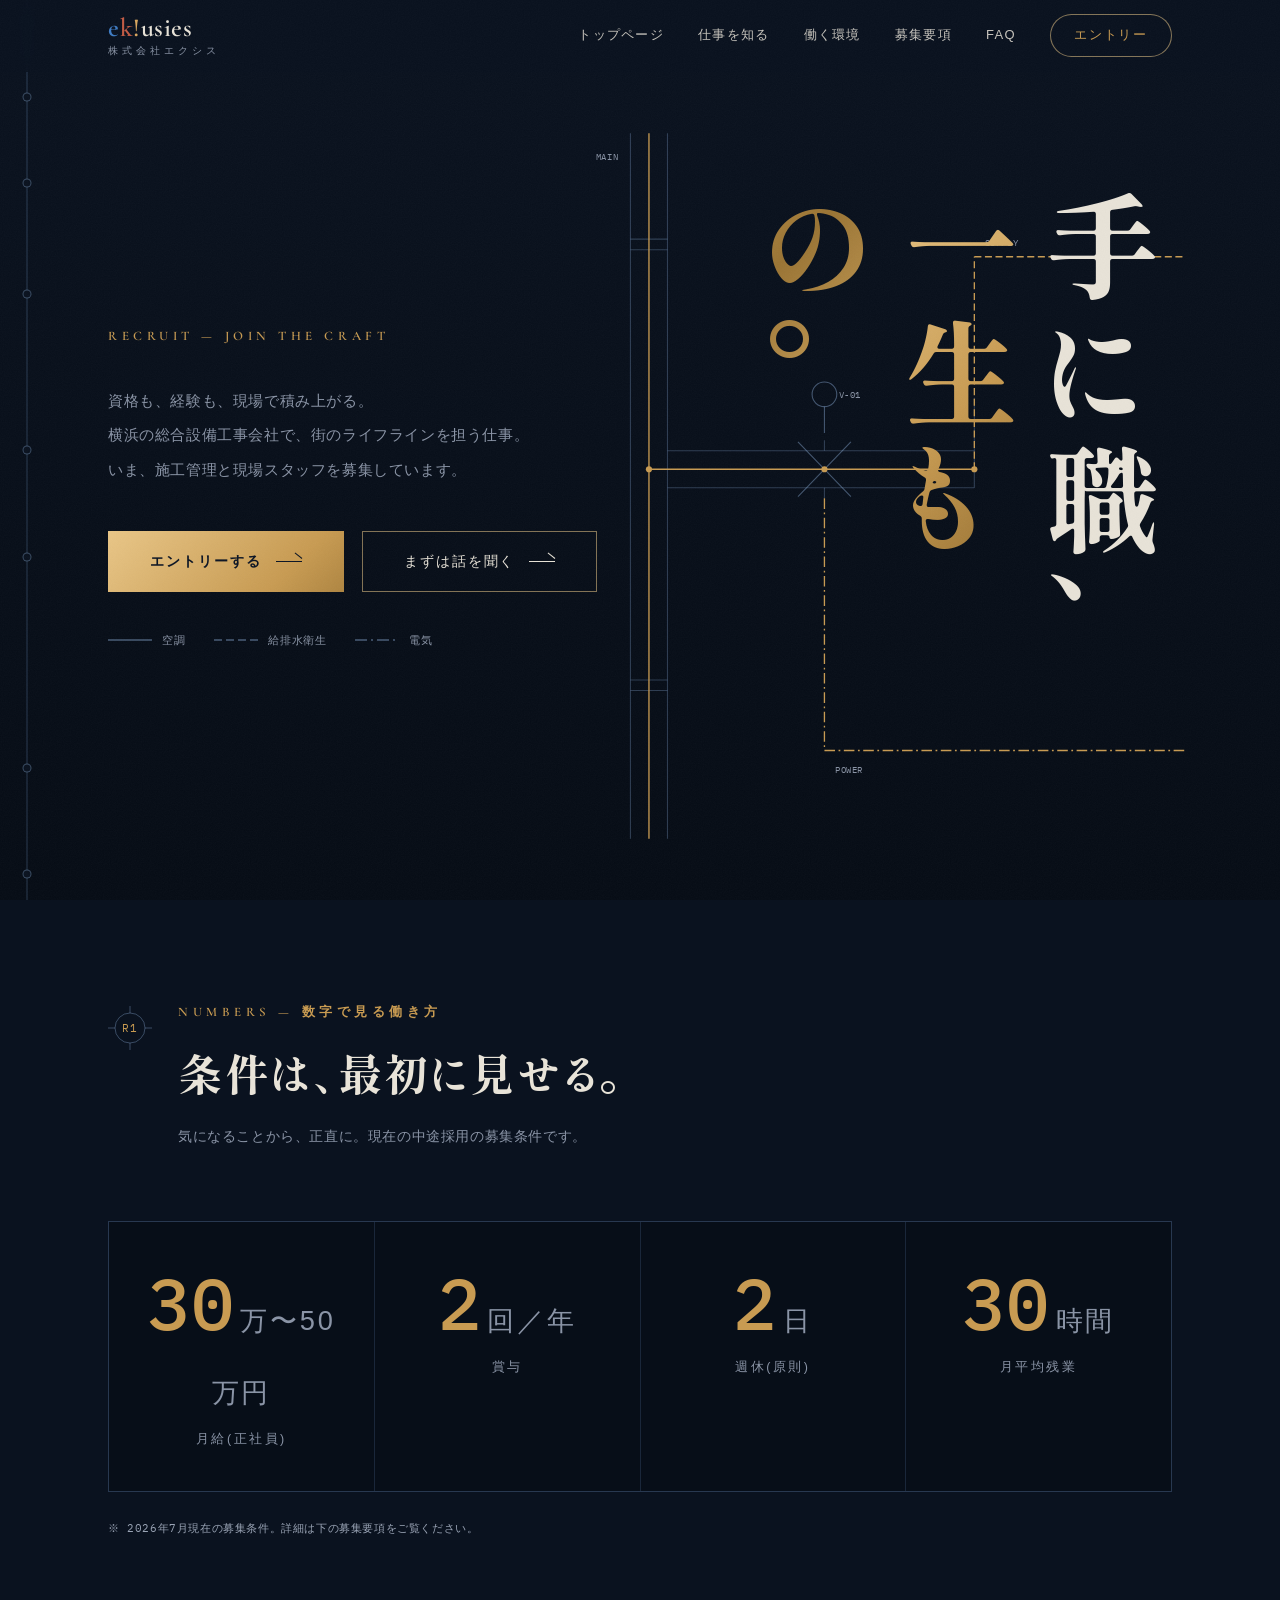
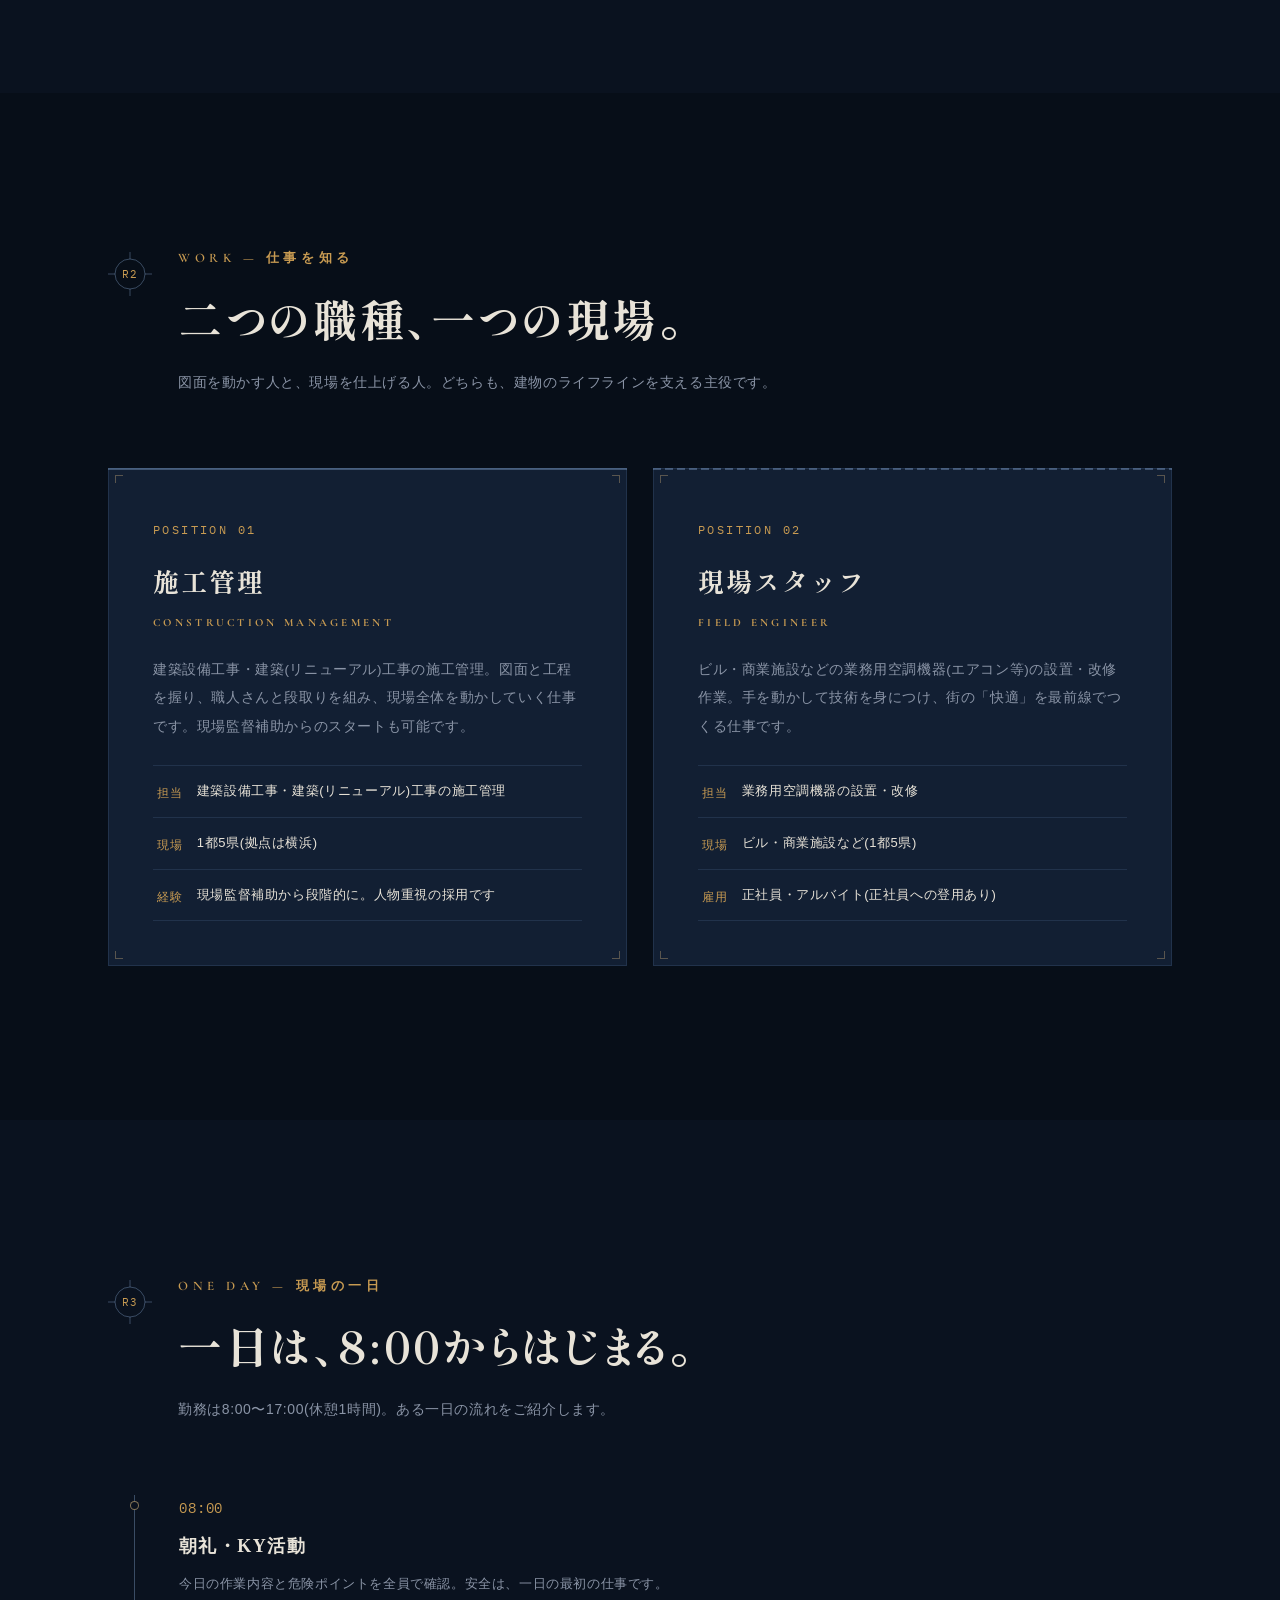
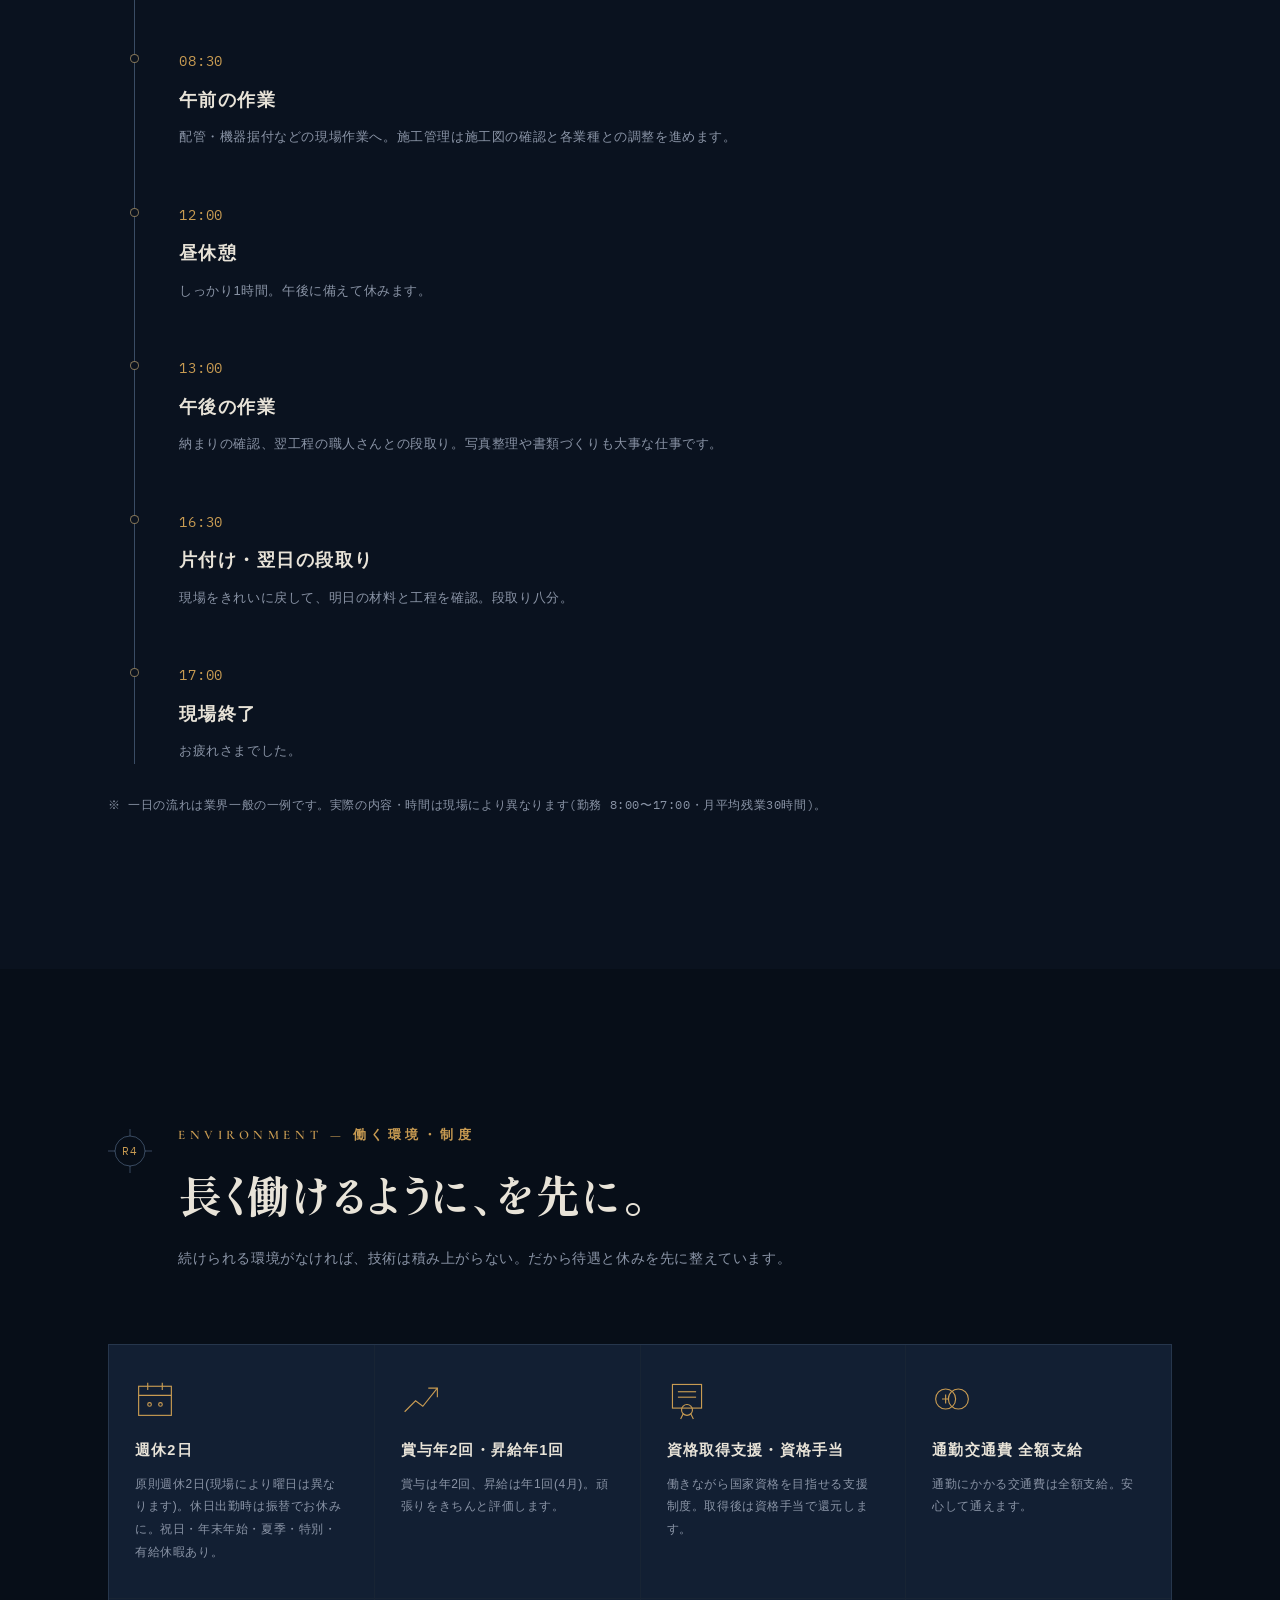
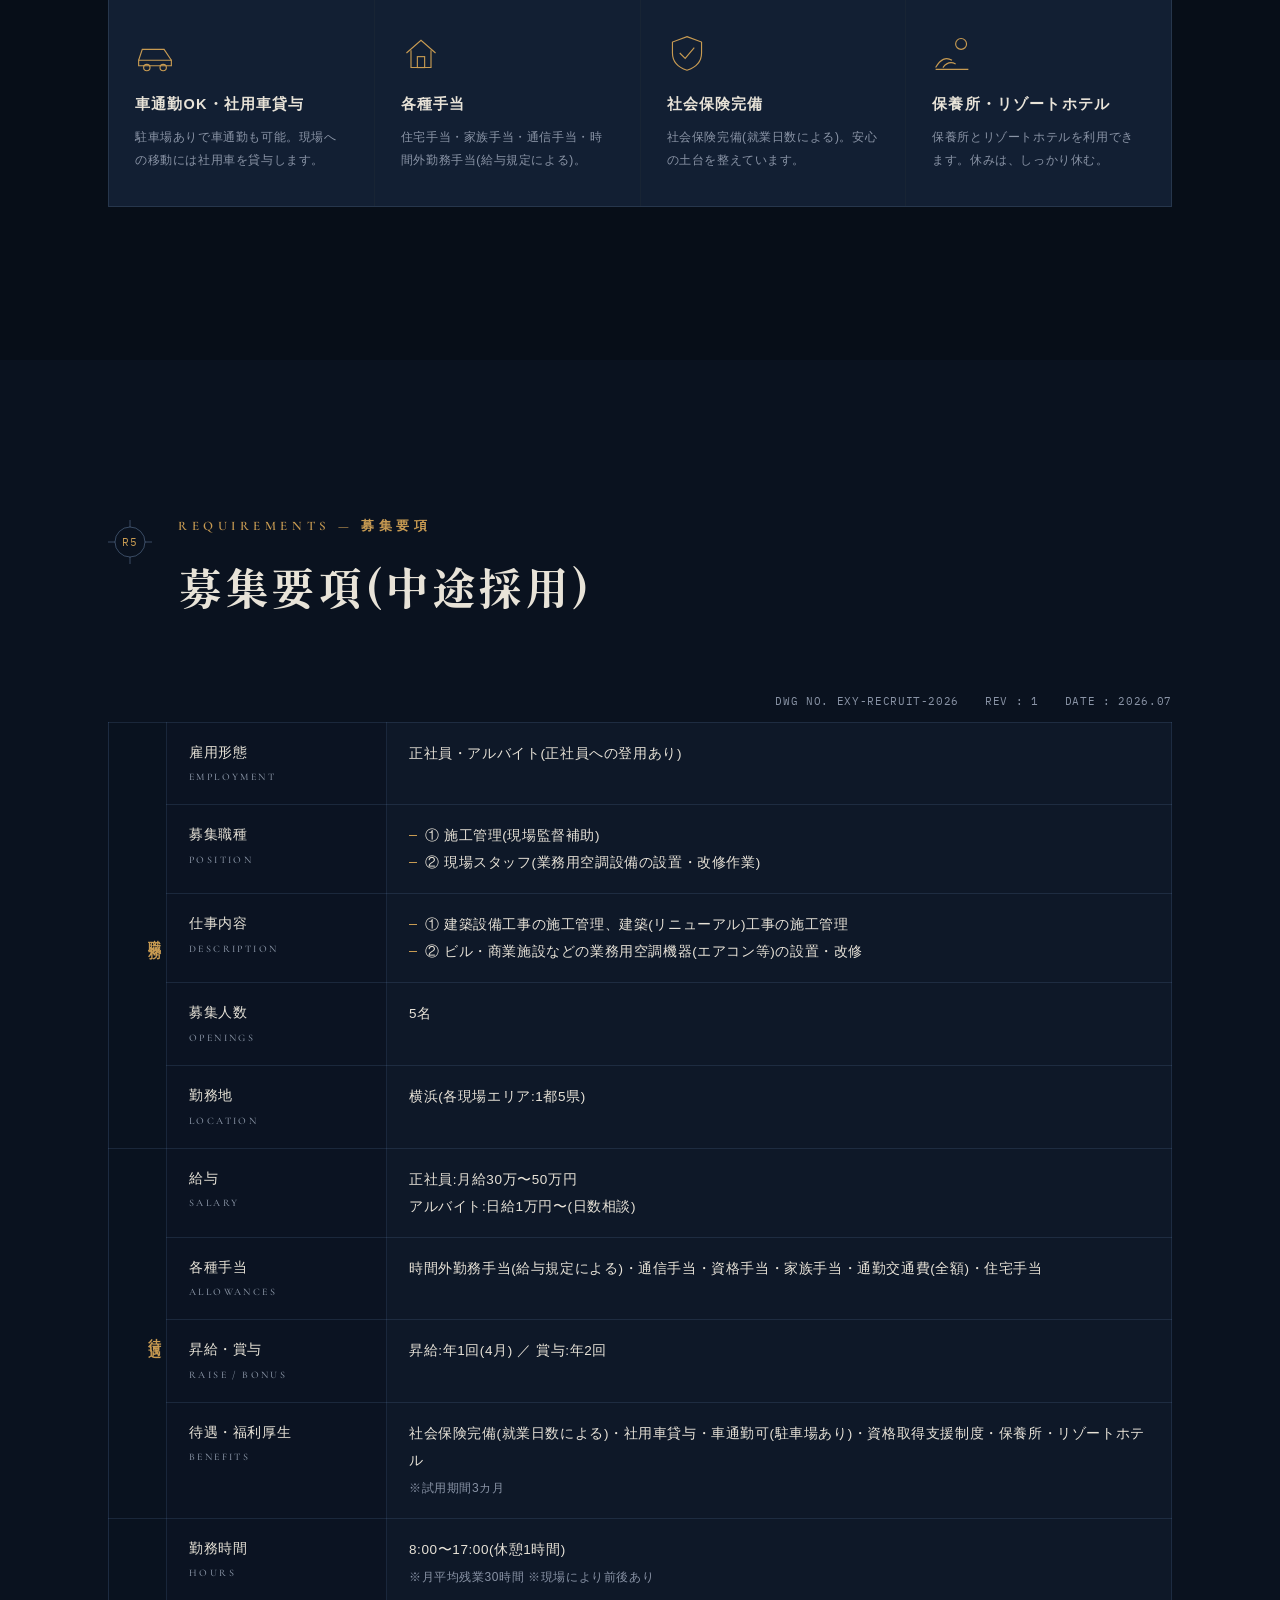
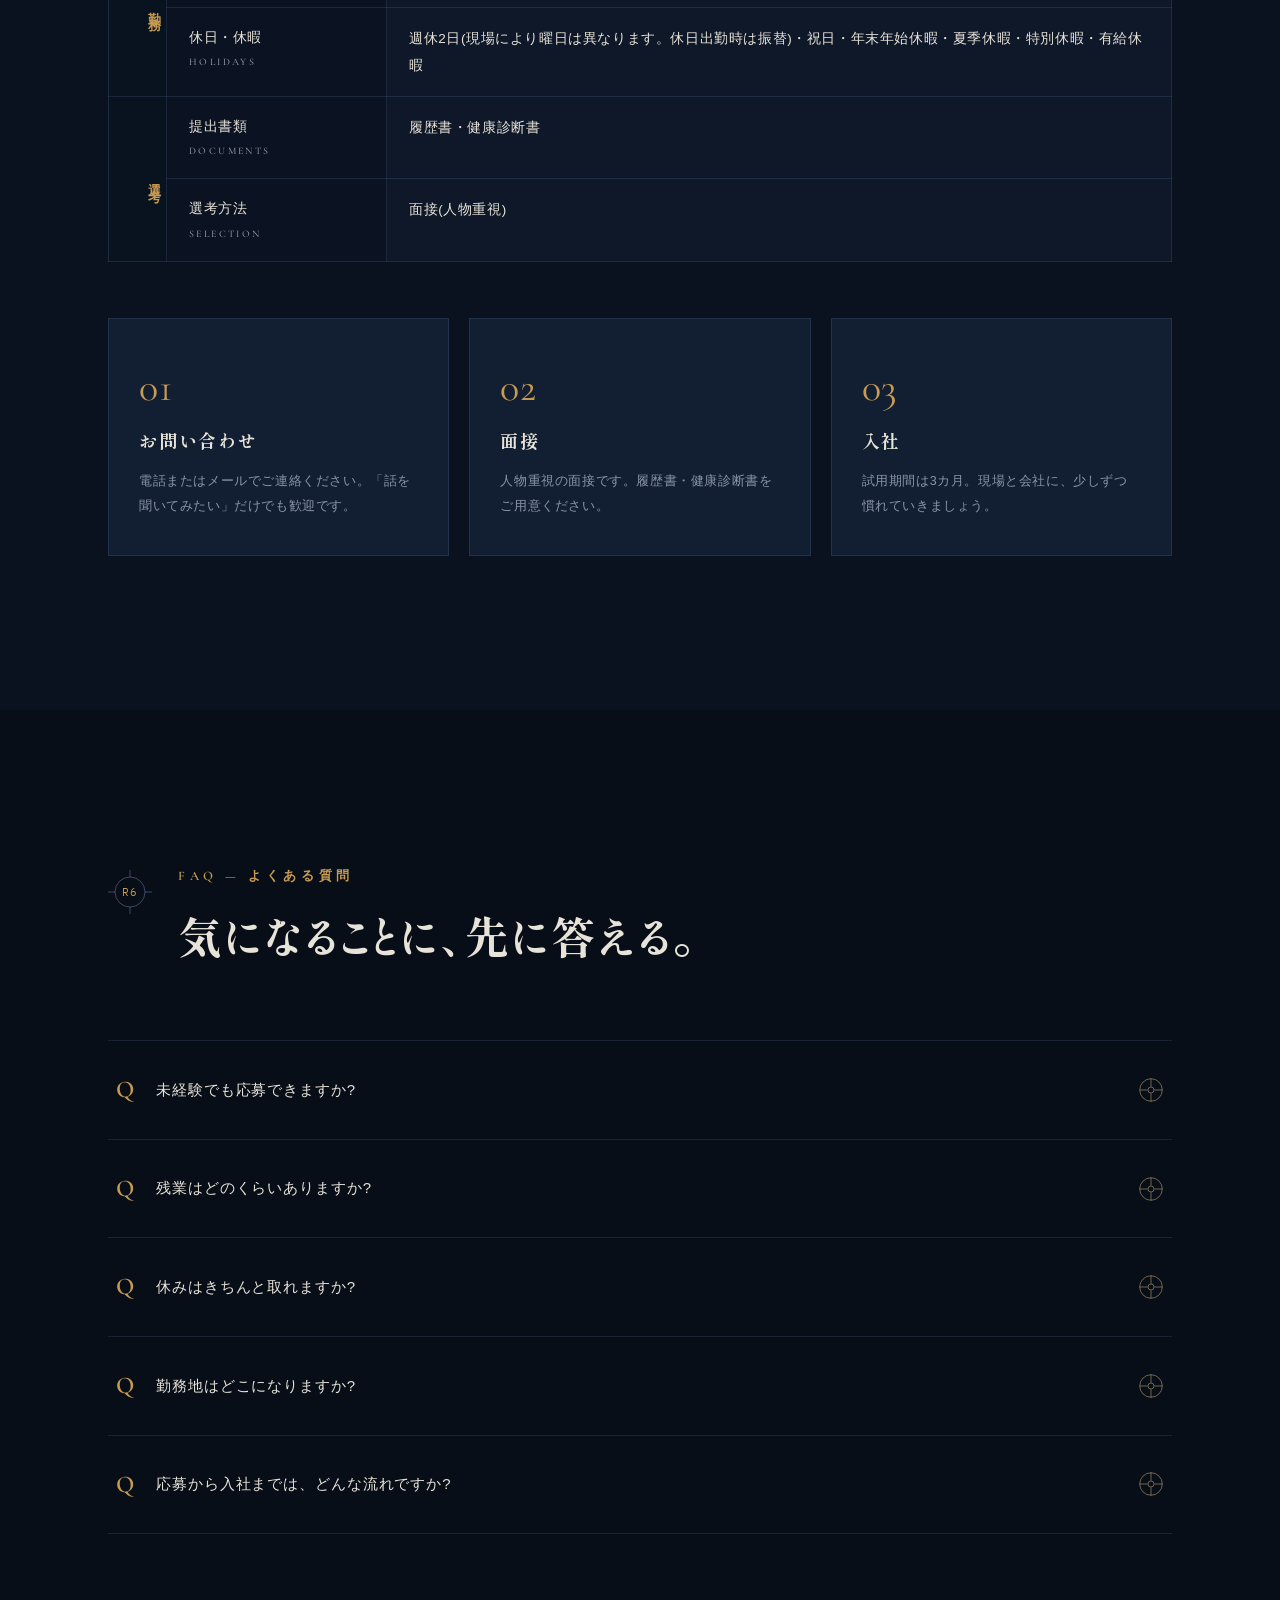
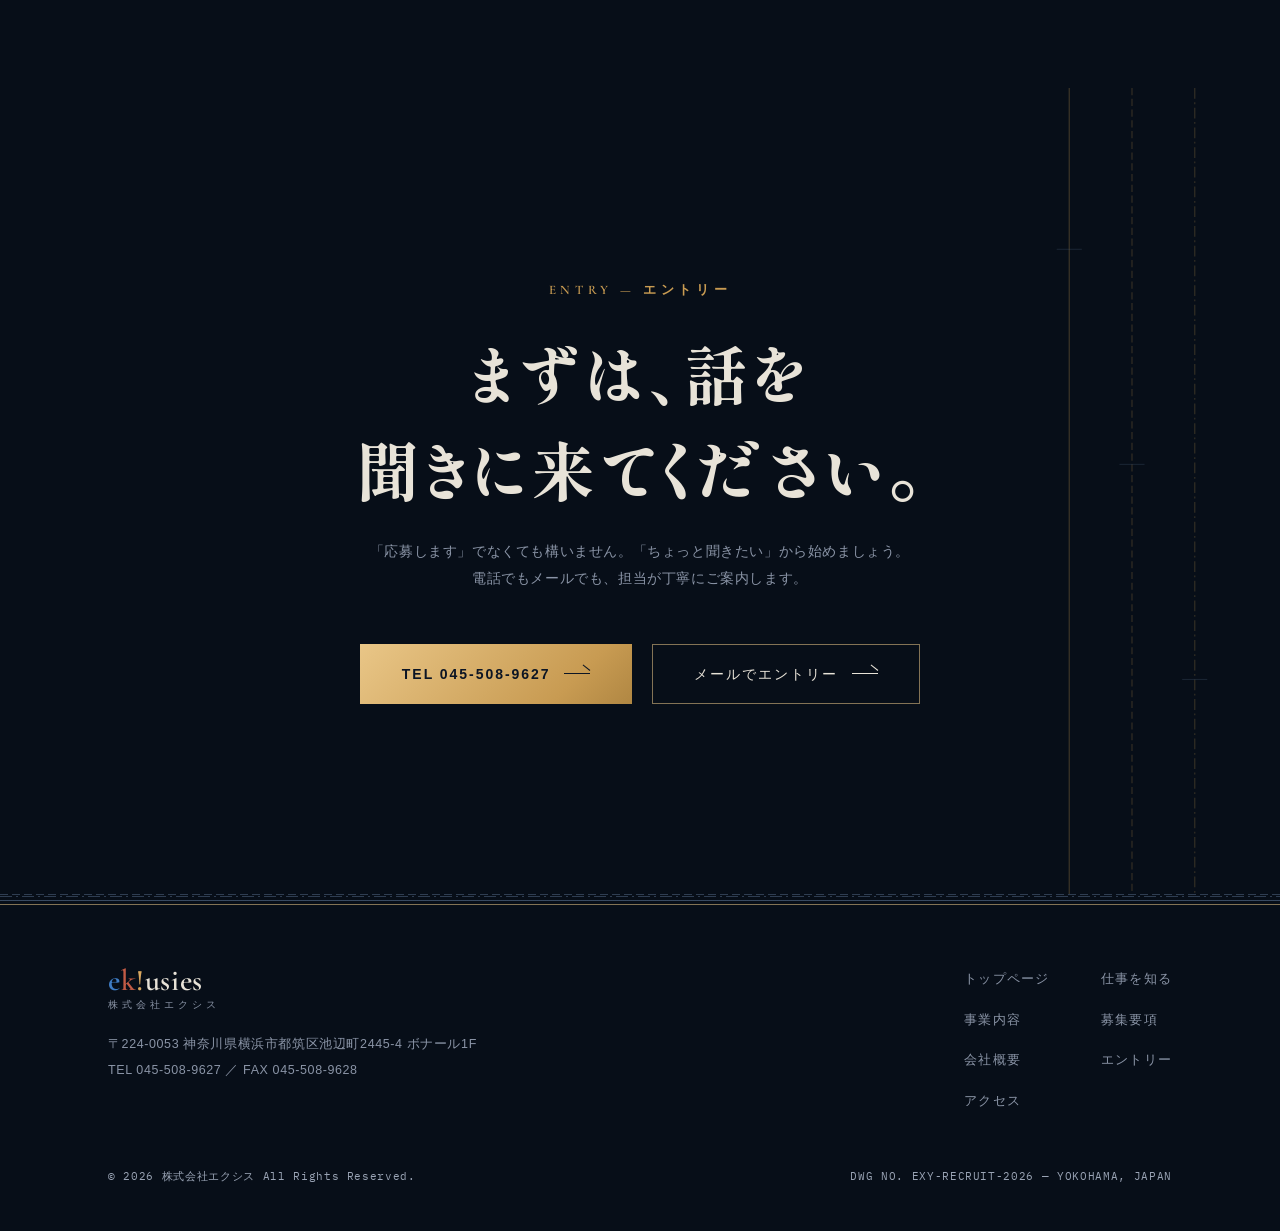
==== recruit.html @ b8e9c2db "株式会社エクシス コーポレートサイト刷新案 (INKED BLUEPRINT & BRASS) トップページ + 採用特設ページ。旧サイト掲載情報のみ使用。  Co-Authored-By: Clau" ====
<!DOCTYPE html>
<html lang="ja">
<head>
<meta charset="UTF-8">
<meta name="viewport" content="width=device-width, initial-scale=1.0">
<title>採用情報｜株式会社エクシス — 手に職、一生もの。</title>
<meta name="description" content="株式会社エクシス(横浜)の採用情報。施工管理・現場スタッフを募集中。月給30万〜50万円、週休2日、賞与年2回、資格取得支援あり。経験より人物重視の採用です。">
<meta property="og:site_name" content="株式会社エクシス">
<meta property="og:title" content="採用情報｜株式会社エクシス — 手に職、一生もの。">
<meta property="og:description" content="施工管理・現場スタッフ募集。月給30万〜50万円、週休2日、賞与年2回、資格取得支援あり。横浜の総合設備工事会社。">
<meta property="og:type" content="website">
<link rel="icon" href="data:image/svg+xml,%3Csvg%20xmlns='http://www.w3.org/2000/svg'%20viewBox='0%200%2064%2064'%3E%3Crect%20width='64'%20height='64'%20rx='12'%20fill='%230C1524'/%3E%3Ctext%20x='32'%20y='45'%20font-family='Georgia,serif'%20font-size='34'%20fill='%23C89B52'%20text-anchor='middle'%3Ee!%3C/text%3E%3C/svg%3E">
<link rel="preconnect" href="https://fonts.googleapis.com">
<link rel="preconnect" href="https://fonts.gstatic.com" crossorigin>
<link href="https://fonts.googleapis.com/css2?family=Shippori+Mincho+B1:wght@500;700;800&family=Zen+Kaku+Gothic+New:wght@400;500;700&family=Cormorant+Garamond:ital,wght@0,500;0,600;1,500&family=IBM+Plex+Mono:wght@400;500&display=swap" rel="stylesheet">
<link rel="stylesheet" href="assets/style.css">
<noscript><style>.reveal,.anim-scope .fp{opacity:1!important;transform:none!important}.anim-scope .dp{stroke-dashoffset:0!important;stroke-dasharray:none!important}.pipe-fill{transform:none!important}</style></noscript>
</head>
<body class="recruit">
<a class="skip-link" href="#main">本文へ移動</a>

<div class="rail" aria-hidden="true">
  <span class="rail-fill"></span>
  <span class="rail-node" data-target="numbers"></span>
  <span class="rail-node" data-target="work"></span>
  <span class="rail-node" data-target="day"></span>
  <span class="rail-node" data-target="benefit"></span>
  <span class="rail-node" data-target="requirements"></span>
  <span class="rail-node" data-target="faq"></span>
  <span class="rail-node" data-target="entry"></span>
</div>

<header class="site-header">
  <div class="progress-bar" aria-hidden="true"></div>
  <div class="header-inner">
    <a href="index.html" class="brand" aria-label="株式会社エクシス トップページ">
      <span class="brand-latin"><span class="b-e">e</span><span class="b-k">k</span><span class="b-bang">!</span>usies</span>
      <span class="brand-ja">株式会社エクシス</span>
    </a>
    <nav class="gnav" aria-label="グローバルナビゲーション">
      <a href="index.html">トップページ</a>
      <a href="#work">仕事を知る</a>
      <a href="#benefit">働く環境</a>
      <a href="#requirements">募集要項</a>
      <a href="#faq">FAQ</a>
      <a href="#entry" class="pill">エントリー</a>
    </nav>
    <a href="#entry" class="pill pill-mobile">エントリー</a>
    <button class="nav-toggle" aria-label="メニューを開く" aria-expanded="false">
      <span></span><span></span>
    </button>
  </div>
</header>

<div class="mobile-menu">
  <a href="index.html">トップページ<span class="mm-en">HOME</span></a>
  <a href="#work">仕事を知る<span class="mm-en">WORK</span></a>
  <a href="#day">現場の一日<span class="mm-en">ONE DAY</span></a>
  <a href="#benefit">働く環境<span class="mm-en">ENVIRONMENT</span></a>
  <a href="#requirements">募集要項<span class="mm-en">REQUIREMENTS</span></a>
  <a href="#faq">よくある質問<span class="mm-en">FAQ</span></a>
  <a href="#entry" class="mm-recruit">エントリー<span class="mm-en">ENTRY</span></a>
</div>

<main id="main">

<!-- ============ RECRUIT HERO ============ -->
<section class="hero r-hero">
  <div class="hero-riser anim-scope" aria-hidden="true">
    <svg viewBox="0 0 900 800" preserveAspectRatio="xMaxYMid meet">
      <!-- 拡大した配管分岐部 -->
      <g stroke="rgba(137,170,214,0.3)" stroke-width="1.25" fill="none">
        <line class="dp" pathLength="1" x1="250" y1="0" x2="250" y2="800"/>
        <line class="dp" pathLength="1" x1="292" y1="0" x2="292" y2="800"/>
        <line class="dp" pathLength="1" x1="250" y1="120" x2="292" y2="120"/>
        <line class="dp" pathLength="1" x1="250" y1="132" x2="292" y2="132"/>
        <line class="dp" pathLength="1" x1="250" y1="620" x2="292" y2="620"/>
        <line class="dp" pathLength="1" x1="250" y1="632" x2="292" y2="632"/>
        <line class="dp" pathLength="1" x1="292" y1="360" x2="640" y2="360"/>
        <line class="dp" pathLength="1" x1="292" y1="402" x2="640" y2="402"/>
        <line class="dp" pathLength="1" x1="470" y1="348" x2="470" y2="360"/>
        <line class="dp" pathLength="1" x1="470" y1="402" x2="470" y2="414"/>
        <path class="dp" pathLength="1" d="M640 360 V300 M640 402 V300"/>
      </g>
      <!-- バルブ(蝶ネクタイ記号) -->
      <g stroke="rgba(137,170,214,0.45)" stroke-width="1.25" fill="none">
        <path class="dp" pathLength="1" d="M440 350 L500 412 M440 412 L500 350"/>
        <line class="dp" pathLength="1" x1="470" y1="340" x2="470" y2="310"/>
        <circle class="dp" pathLength="1" cx="470" cy="296" r="14"/>
      </g>
      <!-- 主要ライン(真鍮) -->
      <g stroke="#C89B52" stroke-width="1.5" fill="none">
        <line class="dp" pathLength="1" x1="271" y1="0" x2="271" y2="800"/>
        <line class="dp" pathLength="1" x1="271" y1="381" x2="640" y2="381"/>
      </g>
      <g class="fp" stroke="#C89B52" stroke-width="1.5" fill="none" stroke-dasharray="8 4">
        <line x1="640" y1="381" x2="640" y2="140"/>
        <line x1="640" y1="140" x2="880" y2="140"/>
      </g>
      <g class="fp" stroke="#C89B52" stroke-width="1.5" fill="none" stroke-dasharray="12 4 2 4">
        <line x1="470" y1="414" x2="470" y2="700"/>
        <line x1="470" y1="700" x2="880" y2="700"/>
      </g>
      <g class="fp" fill="#C89B52" stroke="none">
        <circle cx="271" cy="381" r="3.5"/><circle cx="640" cy="381" r="3.5"/><circle cx="470" cy="381" r="3.5"/>
      </g>
      <g class="fp" font-family="'IBM Plex Mono',monospace" font-size="10" fill="#8A94A6">
        <text x="236" y="30" text-anchor="end">MAIN</text>
        <text x="652" y="128">SUPPLY</text>
        <text x="482" y="726">POWER</text>
        <text x="486" y="300">V-01</text>
      </g>
    </svg>
  </div>

  <div class="hero-inner container">
    <div class="r-hero-copy">
      <span class="en-label reveal in-view">RECRUIT — JOIN THE CRAFT</span>
      <p class="r-hero-lead reveal in-view" data-d="1">資格も、経験も、現場で積み上がる。<br>横浜の総合設備工事会社で、街のライフラインを担う仕事。<br>いま、施工管理と現場スタッフを募集しています。</p>
      <div class="r-hero-cta reveal in-view" data-d="2">
        <a class="btn btn-solid" href="#entry">エントリーする<span class="arrow"></span></a>
        <a class="btn btn-outline" href="#entry">まずは話を聞く<span class="arrow"></span></a>
      </div>
      <ul class="hero-legend reveal in-view" data-d="3" aria-label="事業領域の凡例">
        <li><span class="legend-line lt-solid"></span>空調</li>
        <li><span class="legend-line lt-dash"></span>給排水衛生</li>
        <li><span class="legend-line lt-dashdot"></span>電気</li>
      </ul>
    </div>
    <h1 class="r-hero-title reveal in-view" data-d="1">手に職、<br><span class="brass-text">一生もの。</span></h1>
  </div>
</section>

<!-- ============ R1 NUMBERS ============ -->
<section class="section" id="numbers" style="padding-top: clamp(64px, 8vw, 100px);">
  <div class="container">
    <div class="sec-head reveal">
      <span class="axis-mark" aria-hidden="true">
        <svg width="44" height="44" viewBox="0 0 44 44">
          <circle cx="22" cy="22" r="15" stroke-width="1"/>
          <line x1="22" y1="0" x2="22" y2="7"/><line x1="22" y1="37" x2="22" y2="44"/>
          <line x1="0" y1="22" x2="7" y2="22"/><line x1="37" y1="22" x2="44" y2="22"/>
          <text x="22" y="26" text-anchor="middle">R1</text>
        </svg>
      </span>
      <div>
        <p class="en-label">NUMBERS — 数字で見る働き方</p>
        <h2 class="sec-title">条件は、最初に見せる。</h2>
        <p class="sec-lead">気になることから、正直に。現在の中途採用の募集条件です。</p>
      </div>
    </div>

    <div class="stat-grid cols-4 anim-scope reveal">
      <div class="stat-tile">
        <p class="stat-num"><span data-count="30">30</span><span class="unit">万〜50万円</span></p>
        <p class="stat-label">月給(正社員)</p>
      </div>
      <div class="stat-tile">
        <p class="stat-num"><span data-count="2">2</span><span class="unit">回／年</span></p>
        <p class="stat-label">賞与</p>
      </div>
      <div class="stat-tile">
        <p class="stat-num"><span data-count="2">2</span><span class="unit">日</span></p>
        <p class="stat-label">週休(原則)</p>
      </div>
      <div class="stat-tile">
        <p class="stat-num"><span data-count="30">30</span><span class="unit">時間</span></p>
        <p class="stat-label">月平均残業</p>
      </div>
    </div>
    <p class="stat-foot">※ 2026年7月現在の募集条件。詳細は下の募集要項をご覧ください。</p>
  </div>
</section>

<!-- ============ R2 WORK ============ -->
<section class="section section--deep" id="work">
  <div class="container">
    <div class="sec-head reveal">
      <span class="axis-mark" aria-hidden="true">
        <svg width="44" height="44" viewBox="0 0 44 44">
          <circle cx="22" cy="22" r="15" stroke-width="1"/>
          <line x1="22" y1="0" x2="22" y2="7"/><line x1="22" y1="37" x2="22" y2="44"/>
          <line x1="0" y1="22" x2="7" y2="22"/><line x1="37" y1="22" x2="44" y2="22"/>
          <text x="22" y="26" text-anchor="middle">R2</text>
        </svg>
      </span>
      <div>
        <p class="en-label">WORK — 仕事を知る</p>
        <h2 class="sec-title">二つの職種、一つの現場。</h2>
        <p class="sec-lead">図面を動かす人と、現場を仕上げる人。どちらも、建物のライフラインを支える主役です。</p>
      </div>
    </div>

    <div class="job-grid">
      <article class="pillar-card job-card lt-solid reveal" data-d="1">
        <span class="tick-corner tl"></span><span class="tick-corner tr"></span><span class="tick-corner bl"></span><span class="tick-corner br"></span>
        <p class="j-no">POSITION 01</p>
        <h3>施工管理<span class="j-en">Construction Management</span></h3>
        <p class="j-desc">建築設備工事・建築(リニューアル)工事の施工管理。図面と工程を握り、職人さんと段取りを組み、現場全体を動かしていく仕事です。現場監督補助からのスタートも可能です。</p>
        <ul class="j-points">
          <li><span class="k">担当</span><span>建築設備工事・建築(リニューアル)工事の施工管理</span></li>
          <li><span class="k">現場</span><span>1都5県(拠点は横浜)</span></li>
          <li><span class="k">経験</span><span>現場監督補助から段階的に。人物重視の採用です</span></li>
        </ul>
      </article>

      <article class="pillar-card job-card lt-dash reveal" data-d="2">
        <span class="tick-corner tl"></span><span class="tick-corner tr"></span><span class="tick-corner bl"></span><span class="tick-corner br"></span>
        <p class="j-no">POSITION 02</p>
        <h3>現場スタッフ<span class="j-en">Field Engineer</span></h3>
        <p class="j-desc">ビル・商業施設などの業務用空調機器(エアコン等)の設置・改修作業。手を動かして技術を身につけ、街の「快適」を最前線でつくる仕事です。</p>
        <ul class="j-points">
          <li><span class="k">担当</span><span>業務用空調機器の設置・改修</span></li>
          <li><span class="k">現場</span><span>ビル・商業施設など(1都5県)</span></li>
          <li><span class="k">雇用</span><span>正社員・アルバイト(正社員への登用あり)</span></li>
        </ul>
      </article>
    </div>
  </div>
</section>

<!-- ============ R3 ONE DAY ============ -->
<section class="section" id="day">
  <div class="container">
    <div class="sec-head reveal">
      <span class="axis-mark" aria-hidden="true">
        <svg width="44" height="44" viewBox="0 0 44 44">
          <circle cx="22" cy="22" r="15" stroke-width="1"/>
          <line x1="22" y1="0" x2="22" y2="7"/><line x1="22" y1="37" x2="22" y2="44"/>
          <line x1="0" y1="22" x2="7" y2="22"/><line x1="37" y1="22" x2="44" y2="22"/>
          <text x="22" y="26" text-anchor="middle">R3</text>
        </svg>
      </span>
      <div>
        <p class="en-label">ONE DAY — 現場の一日</p>
        <h2 class="sec-title">一日は、8:00からはじまる。</h2>
        <p class="sec-lead">勤務は8:00〜17:00(休憩1時間)。ある一日の流れをご紹介します。</p>
      </div>
    </div>

    <div class="day-line reveal">
      <div class="day-item">
        <p class="d-time">08:00</p>
        <h4>朝礼・KY活動</h4>
        <p>今日の作業内容と危険ポイントを全員で確認。安全は、一日の最初の仕事です。</p>
      </div>
      <div class="day-item">
        <p class="d-time">08:30</p>
        <h4>午前の作業</h4>
        <p>配管・機器据付などの現場作業へ。施工管理は施工図の確認と各業種との調整を進めます。</p>
      </div>
      <div class="day-item">
        <p class="d-time">12:00</p>
        <h4>昼休憩</h4>
        <p>しっかり1時間。午後に備えて休みます。</p>
      </div>
      <div class="day-item">
        <p class="d-time">13:00</p>
        <h4>午後の作業</h4>
        <p>納まりの確認、翌工程の職人さんとの段取り。写真整理や書類づくりも大事な仕事です。</p>
      </div>
      <div class="day-item">
        <p class="d-time">16:30</p>
        <h4>片付け・翌日の段取り</h4>
        <p>現場をきれいに戻して、明日の材料と工程を確認。段取り八分。</p>
      </div>
      <div class="day-item">
        <p class="d-time">17:00</p>
        <h4>現場終了</h4>
        <p>お疲れさまでした。</p>
      </div>
    </div>
    <p class="day-note">※ 一日の流れは業界一般の一例です。実際の内容・時間は現場により異なります(勤務 8:00〜17:00・月平均残業30時間)。</p>
  </div>
</section>

<!-- ============ R4 ENVIRONMENT ============ -->
<section class="section section--deep" id="benefit">
  <div class="container">
    <div class="sec-head reveal">
      <span class="axis-mark" aria-hidden="true">
        <svg width="44" height="44" viewBox="0 0 44 44">
          <circle cx="22" cy="22" r="15" stroke-width="1"/>
          <line x1="22" y1="0" x2="22" y2="7"/><line x1="22" y1="37" x2="22" y2="44"/>
          <line x1="0" y1="22" x2="7" y2="22"/><line x1="37" y1="22" x2="44" y2="22"/>
          <text x="22" y="26" text-anchor="middle">R4</text>
        </svg>
      </span>
      <div>
        <p class="en-label">ENVIRONMENT — 働く環境・制度</p>
        <h2 class="sec-title">長く働けるように、を先に。</h2>
        <p class="sec-lead">続けられる環境がなければ、技術は積み上がらない。だから待遇と休みを先に整えています。</p>
      </div>
    </div>

    <div class="benefit-grid reveal">
      <div class="benefit-cell">
        <svg viewBox="0 0 44 44" aria-hidden="true"><rect x="4" y="8" width="36" height="32"/><line x1="4" y1="18" x2="40" y2="18"/><line x1="14" y1="4" x2="14" y2="12"/><line x1="30" y1="4" x2="30" y2="12"/><circle cx="16" cy="28" r="2"/><circle cx="28" cy="28" r="2"/></svg>
        <h4>週休2日</h4>
        <p>原則週休2日(現場により曜日は異なります)。休日出勤時は振替でお休みに。祝日・年末年始・夏季・特別・有給休暇あり。</p>
      </div>
      <div class="benefit-cell">
        <svg viewBox="0 0 44 44" aria-hidden="true"><polyline points="4,36 16,24 24,30 40,10"/><polyline points="30,10 40,10 40,20"/></svg>
        <h4>賞与年2回・昇給年1回</h4>
        <p>賞与は年2回、昇給は年1回(4月)。頑張りをきちんと評価します。</p>
      </div>
      <div class="benefit-cell">
        <svg viewBox="0 0 44 44" aria-hidden="true"><rect x="6" y="6" width="32" height="26"/><line x1="12" y1="14" x2="32" y2="14"/><line x1="12" y1="20" x2="32" y2="20"/><circle cx="22" cy="34" r="6"/><path d="M18 38 L15 44 M26 38 L29 44"/></svg>
        <h4>資格取得支援・資格手当</h4>
        <p>働きながら国家資格を目指せる支援制度。取得後は資格手当で還元します。</p>
      </div>
      <div class="benefit-cell">
        <svg viewBox="0 0 44 44" aria-hidden="true"><circle cx="15" cy="22" r="11"/><circle cx="29" cy="22" r="11"/><path d="M15 17 v10 M11 22 h8"/></svg>
        <h4>通勤交通費 全額支給</h4>
        <p>通勤にかかる交通費は全額支給。安心して通えます。</p>
      </div>
      <div class="benefit-cell">
        <svg viewBox="0 0 44 44" aria-hidden="true"><path d="M4 30 L8 18 h24 l8 12"/><path d="M4 30 h36 v6 h-36 z"/><circle cx="13" cy="38" r="3.5"/><circle cx="31" cy="38" r="3.5"/></svg>
        <h4>車通勤OK・社用車貸与</h4>
        <p>駐車場ありで車通勤も可能。現場への移動には社用車を貸与します。</p>
      </div>
      <div class="benefit-cell">
        <svg viewBox="0 0 44 44" aria-hidden="true"><path d="M6 22 L22 8 L38 22"/><path d="M11 19 V38 h22 V19"/><rect x="18" y="26" width="8" height="12"/></svg>
        <h4>各種手当</h4>
        <p>住宅手当・家族手当・通信手当・時間外勤務手当(給与規定による)。</p>
      </div>
      <div class="benefit-cell">
        <svg viewBox="0 0 44 44" aria-hidden="true"><path d="M22 4 L38 10 V22 C38 32 31 38 22 41 C13 38 6 32 6 22 V10 Z"/><polyline points="14,22 20,28 30,16"/></svg>
        <h4>社会保険完備</h4>
        <p>社会保険完備(就業日数による)。安心の土台を整えています。</p>
      </div>
      <div class="benefit-cell">
        <svg viewBox="0 0 44 44" aria-hidden="true"><circle cx="32" cy="12" r="6"/><path d="M4 38 q8 -14 18 -8 M12 38 q6 -8 14 -4"/><line x1="4" y1="40" x2="40" y2="40"/></svg>
        <h4>保養所・リゾートホテル</h4>
        <p>保養所とリゾートホテルを利用できます。休みは、しっかり休む。</p>
      </div>
    </div>
  </div>
</section>

<!-- ============ R5 REQUIREMENTS ============ -->
<section class="section" id="requirements">
  <div class="container">
    <div class="sec-head reveal">
      <span class="axis-mark" aria-hidden="true">
        <svg width="44" height="44" viewBox="0 0 44 44">
          <circle cx="22" cy="22" r="15" stroke-width="1"/>
          <line x1="22" y1="0" x2="22" y2="7"/><line x1="22" y1="37" x2="22" y2="44"/>
          <line x1="0" y1="22" x2="7" y2="22"/><line x1="37" y1="22" x2="44" y2="22"/>
          <text x="22" y="26" text-anchor="middle">R5</text>
        </svg>
      </span>
      <div>
        <p class="en-label">REQUIREMENTS — 募集要項</p>
        <h2 class="sec-title">募集要項(中途採用)</h2>
      </div>
    </div>

    <div class="reveal">
      <div class="tb-meta" aria-hidden="true">
        <span>DWG NO. EXY-RECRUIT-2026</span><span>REV : 1</span><span>DATE : 2026.07</span>
      </div>
      <table class="titleblock">
        <tbody>
          <tr>
            <th class="group" rowspan="5" scope="rowgroup">職務</th>
            <th class="label" scope="row">雇用形態<span class="en">Employment</span></th>
            <td>正社員・アルバイト(正社員への登用あり)</td>
          </tr>
          <tr>
            <th class="label" scope="row">募集職種<span class="en">Position</span></th>
            <td>
              <ul class="tb-list">
                <li>① 施工管理(現場監督補助)</li>
                <li>② 現場スタッフ(業務用空調設備の設置・改修作業)</li>
              </ul>
            </td>
          </tr>
          <tr>
            <th class="label" scope="row">仕事内容<span class="en">Description</span></th>
            <td>
              <ul class="tb-list">
                <li>① 建築設備工事の施工管理、建築(リニューアル)工事の施工管理</li>
                <li>② ビル・商業施設などの業務用空調機器(エアコン等)の設置・改修</li>
              </ul>
            </td>
          </tr>
          <tr>
            <th class="label" scope="row">募集人数<span class="en">Openings</span></th>
            <td>5名</td>
          </tr>
          <tr>
            <th class="label" scope="row">勤務地<span class="en">Location</span></th>
            <td>横浜(各現場エリア:1都5県)</td>
          </tr>
        </tbody>
        <tbody>
          <tr>
            <th class="group" rowspan="4" scope="rowgroup">待遇</th>
            <th class="label" scope="row">給与<span class="en">Salary</span></th>
            <td>正社員:月給30万〜50万円<br>アルバイト:日給1万円〜(日数相談)</td>
          </tr>
          <tr>
            <th class="label" scope="row">各種手当<span class="en">Allowances</span></th>
            <td>時間外勤務手当(給与規定による)・通信手当・資格手当・家族手当・通勤交通費(全額)・住宅手当</td>
          </tr>
          <tr>
            <th class="label" scope="row">昇給・賞与<span class="en">Raise / Bonus</span></th>
            <td>昇給:年1回(4月) ／ 賞与:年2回</td>
          </tr>
          <tr>
            <th class="label" scope="row">待遇・福利厚生<span class="en">Benefits</span></th>
            <td>社会保険完備(就業日数による)・社用車貸与・車通勤可(駐車場あり)・資格取得支援制度・保養所・リゾートホテル<br><span class="sub">※試用期間3カ月</span></td>
          </tr>
        </tbody>
        <tbody>
          <tr>
            <th class="group" rowspan="2" scope="rowgroup">勤務</th>
            <th class="label" scope="row">勤務時間<span class="en">Hours</span></th>
            <td>8:00〜17:00(休憩1時間)<br><span class="sub">※月平均残業30時間 ※現場により前後あり</span></td>
          </tr>
          <tr>
            <th class="label" scope="row">休日・休暇<span class="en">Holidays</span></th>
            <td>週休2日(現場により曜日は異なります。休日出勤時は振替)・祝日・年末年始休暇・夏季休暇・特別休暇・有給休暇</td>
          </tr>
        </tbody>
        <tbody>
          <tr>
            <th class="group" rowspan="2" scope="rowgroup">選考</th>
            <th class="label" scope="row">提出書類<span class="en">Documents</span></th>
            <td>履歴書・健康診断書</td>
          </tr>
          <tr>
            <th class="label" scope="row">選考方法<span class="en">Selection</span></th>
            <td>面接(人物重視)</td>
          </tr>
        </tbody>
      </table>
    </div>

    <!-- 選考フロー -->
    <div class="flow-grid reveal" style="margin-top:56px;">
      <div class="flow-step">
        <p class="f-no">01</p>
        <h4>お問い合わせ</h4>
        <p>電話またはメールでご連絡ください。「話を聞いてみたい」だけでも歓迎です。</p>
      </div>
      <div class="flow-step">
        <p class="f-no">02</p>
        <h4>面接</h4>
        <p>人物重視の面接です。履歴書・健康診断書をご用意ください。</p>
      </div>
      <div class="flow-step">
        <p class="f-no">03</p>
        <h4>入社</h4>
        <p>試用期間は3カ月。現場と会社に、少しずつ慣れていきましょう。</p>
      </div>
    </div>
  </div>
</section>

<!-- ============ R6 FAQ ============ -->
<section class="section section--deep" id="faq">
  <div class="container">
    <div class="sec-head reveal">
      <span class="axis-mark" aria-hidden="true">
        <svg width="44" height="44" viewBox="0 0 44 44">
          <circle cx="22" cy="22" r="15" stroke-width="1"/>
          <line x1="22" y1="0" x2="22" y2="7"/><line x1="22" y1="37" x2="22" y2="44"/>
          <line x1="0" y1="22" x2="7" y2="22"/><line x1="37" y1="22" x2="44" y2="22"/>
          <text x="22" y="26" text-anchor="middle">R6</text>
        </svg>
      </span>
      <div>
        <p class="en-label">FAQ — よくある質問</p>
        <h2 class="sec-title">気になることに、先に答える。</h2>
      </div>
    </div>

    <div class="faq-list reveal">
      <div class="faq-item">
        <button class="faq-q" aria-expanded="false">
          <span class="q-mark">Q</span>
          <span class="q-text">未経験でも応募できますか?</span>
          <svg class="q-valve" width="26" height="26" viewBox="0 0 30 30" aria-hidden="true">
            <circle cx="15" cy="15" r="13" stroke-width="1"/><circle cx="15" cy="15" r="3.5" stroke-width="1"/>
            <line x1="15" y1="2" x2="15" y2="11"/><line x1="15" y1="19" x2="15" y2="28"/><line x1="2" y1="15" x2="11" y2="15"/><line x1="19" y1="15" x2="28" y2="15"/>
          </svg>
        </button>
        <div class="faq-a"><div class="faq-a-inner">
          <p>選考は人物重視の面接です。施工管理は現場監督補助から、現場スタッフはアルバイト(正社員への登用あり)からのスタートも選べます。資格取得支援制度と資格手当があるので、働きながら国家資格を目指せます。</p>
        </div></div>
      </div>
      <div class="faq-item">
        <button class="faq-q" aria-expanded="false">
          <span class="q-mark">Q</span>
          <span class="q-text">残業はどのくらいありますか?</span>
          <svg class="q-valve" width="26" height="26" viewBox="0 0 30 30" aria-hidden="true">
            <circle cx="15" cy="15" r="13" stroke-width="1"/><circle cx="15" cy="15" r="3.5" stroke-width="1"/>
            <line x1="15" y1="2" x2="15" y2="11"/><line x1="15" y1="19" x2="15" y2="28"/><line x1="2" y1="15" x2="11" y2="15"/><line x1="19" y1="15" x2="28" y2="15"/>
          </svg>
        </button>
        <div class="faq-a"><div class="faq-a-inner">
          <p>月平均30時間です。勤務時間は8:00〜17:00(休憩1時間)で、現場により前後します。時間外勤務手当は給与規定により支給します。</p>
        </div></div>
      </div>
      <div class="faq-item">
        <button class="faq-q" aria-expanded="false">
          <span class="q-mark">Q</span>
          <span class="q-text">休みはきちんと取れますか?</span>
          <svg class="q-valve" width="26" height="26" viewBox="0 0 30 30" aria-hidden="true">
            <circle cx="15" cy="15" r="13" stroke-width="1"/><circle cx="15" cy="15" r="3.5" stroke-width="1"/>
            <line x1="15" y1="2" x2="15" y2="11"/><line x1="15" y1="19" x2="15" y2="28"/><line x1="2" y1="15" x2="11" y2="15"/><line x1="19" y1="15" x2="28" y2="15"/>
          </svg>
        </button>
        <div class="faq-a"><div class="faq-a-inner">
          <p>原則週休2日です(現場により曜日は異なります)。休日に出勤した場合は振替休日になります。そのほか祝日・年末年始・夏季・特別・有給休暇があり、保養所やリゾートホテルも利用できます。</p>
        </div></div>
      </div>
      <div class="faq-item">
        <button class="faq-q" aria-expanded="false">
          <span class="q-mark">Q</span>
          <span class="q-text">勤務地はどこになりますか?</span>
          <svg class="q-valve" width="26" height="26" viewBox="0 0 30 30" aria-hidden="true">
            <circle cx="15" cy="15" r="13" stroke-width="1"/><circle cx="15" cy="15" r="3.5" stroke-width="1"/>
            <line x1="15" y1="2" x2="15" y2="11"/><line x1="15" y1="19" x2="15" y2="28"/><line x1="2" y1="15" x2="11" y2="15"/><line x1="19" y1="15" x2="28" y2="15"/>
          </svg>
        </button>
        <div class="faq-a"><div class="faq-a-inner">
          <p>拠点は横浜(都筑区)で、担当する現場は1都5県のエリアです。車通勤が可能(駐車場あり)で、現場への移動には社用車を貸与します。</p>
        </div></div>
      </div>
      <div class="faq-item">
        <button class="faq-q" aria-expanded="false">
          <span class="q-mark">Q</span>
          <span class="q-text">応募から入社までは、どんな流れですか?</span>
          <svg class="q-valve" width="26" height="26" viewBox="0 0 30 30" aria-hidden="true">
            <circle cx="15" cy="15" r="13" stroke-width="1"/><circle cx="15" cy="15" r="3.5" stroke-width="1"/>
            <line x1="15" y1="2" x2="15" y2="11"/><line x1="15" y1="19" x2="15" y2="28"/><line x1="2" y1="15" x2="11" y2="15"/><line x1="19" y1="15" x2="28" y2="15"/>
          </svg>
        </button>
        <div class="faq-a"><div class="faq-a-inner">
          <p>お問い合わせ(電話・メール) → 面接(人物重視・履歴書と健康診断書をご用意ください) → 入社(試用期間3カ月)の流れです。まずは「話を聞いてみたい」だけでも構いません。</p>
        </div></div>
      </div>
    </div>
  </div>
</section>

<!-- ============ R7 ENTRY ============ -->
<section class="recruit-bridge" id="entry">
  <div class="bridge-pipes" aria-hidden="true">
    <svg viewBox="0 0 220 900" width="220" height="900" fill="none">
      <line x1="40" y1="0" x2="40" y2="900" stroke="rgba(200,155,82,0.5)" stroke-width="1.5"/>
      <line x1="110" y1="0" x2="110" y2="900" stroke="rgba(200,155,82,0.4)" stroke-width="1.5" stroke-dasharray="8 4"/>
      <line x1="180" y1="0" x2="180" y2="900" stroke="rgba(200,155,82,0.4)" stroke-width="1.5" stroke-dasharray="12 4 2 4"/>
      <line x1="26" y1="180" x2="54" y2="180" stroke="rgba(137,170,214,0.35)"/>
      <line x1="96" y1="420" x2="124" y2="420" stroke="rgba(137,170,214,0.35)"/>
      <line x1="166" y1="660" x2="194" y2="660" stroke="rgba(137,170,214,0.35)"/>
    </svg>
  </div>
  <div class="container reveal">
    <span class="en-label">ENTRY — エントリー</span>
    <h2 class="bridge-title">まずは、話を<br>聞きに来てください。</h2>
    <p class="bridge-sub">「応募します」でなくても構いません。「ちょっと聞きたい」から始めましょう。<br>電話でもメールでも、担当が丁寧にご案内します。</p>
    <div class="bridge-cta">
      <a class="btn btn-solid" href="tel:045-508-9627">TEL 045-508-9627<span class="arrow"></span></a>
      <a class="btn btn-outline" href="mailto:info@ekusies-k.co.jp?subject=%E6%8E%A1%E7%94%A8%E5%BF%9C%E5%8B%9F%E3%81%AB%E3%81%A4%E3%81%84%E3%81%A6&body=%E3%81%8A%E5%90%8D%E5%89%8D%EF%BC%9A%0D%0A%E3%81%94%E5%B8%8C%E6%9C%9B%E8%81%B7%E7%A8%AE%EF%BC%9A%0D%0A%E3%81%8A%E9%9B%BB%E8%A9%B1%E7%95%AA%E5%8F%B7%EF%BC%9A%0D%0A%E3%81%94%E8%B3%AA%E5%95%8F%E3%81%AA%E3%81%A9%EF%BC%9A%0D%0A">メールでエントリー<span class="arrow"></span></a>
    </div>
  </div>
</section>

</main>

<!-- ============ FOOTER ============ -->
<footer class="site-footer">
  <div class="footer-rule" aria-hidden="true"></div>
  <div class="footer-inner">
    <div class="footer-brand">
      <a href="index.html" class="brand" aria-label="株式会社エクシス トップページ">
        <span class="brand-latin"><span class="b-e">e</span><span class="b-k">k</span><span class="b-bang">!</span>usies</span>
        <span class="brand-ja">株式会社エクシス</span>
      </a>
      <address>
        〒224-0053 神奈川県横浜市都筑区池辺町2445-4 ボナール1F<br>
        TEL 045-508-9627 ／ FAX 045-508-9628
      </address>
    </div>
    <nav class="footer-nav" aria-label="フッターナビゲーション">
      <ul>
        <li><a href="index.html">トップページ</a></li>
        <li><a href="index.html#business">事業内容</a></li>
        <li><a href="index.html#company">会社概要</a></li>
        <li><a href="index.html#access">アクセス</a></li>
      </ul>
      <ul>
        <li><a href="#work">仕事を知る</a></li>
        <li><a href="#requirements">募集要項</a></li>
        <li><a href="#entry">エントリー</a></li>
      </ul>
    </nav>
  </div>
  <div class="footer-copy">
    <span>© 2026 株式会社エクシス All Rights Reserved.</span>
    <span>DWG NO. EXY-RECRUIT-2026 — YOKOHAMA, JAPAN</span>
  </div>
</footer>

<!-- モバイル固定エントリーバー -->
<nav class="entry-bar" aria-label="エントリー">
  <a class="eb-tel" href="tel:045-508-9627">電話でエントリー</a>
  <a class="eb-mail" href="mailto:info@ekusies-k.co.jp?subject=%E6%8E%A1%E7%94%A8%E5%BF%9C%E5%8B%9F%E3%81%AB%E3%81%A4%E3%81%84%E3%81%A6&body=%E3%81%8A%E5%90%8D%E5%89%8D%EF%BC%9A%0D%0A%E3%81%94%E5%B8%8C%E6%9C%9B%E8%81%B7%E7%A8%AE%EF%BC%9A%0D%0A%E3%81%8A%E9%9B%BB%E8%A9%B1%E7%95%AA%E5%8F%B7%EF%BC%9A%0D%0A%E3%81%94%E8%B3%AA%E5%95%8F%E3%81%AA%E3%81%A9%EF%BC%9A%0D%0A">メールで相談</a>
</nav>

<script src="assets/site.js" defer></script>
</body>
</html>
---- assets/style.css ----
/* =========================================================
   株式会社エクシス — INKED BLUEPRINT & BRASS
   ========================================================= */

:root {
  --bg: #0C1524;
  --bg-deep: #070E18;
  --bg-recruit: #0A121F;
  --surface: #121F33;
  --surface-raised: #1B2C45;
  --text: #E8E3D8;
  --text-muted: #8A94A6;
  --brass: #C89B52;
  --brass-grad: linear-gradient(135deg, #E9C687, #C89B52 38%, #9A7434 62%, #E3B96F);
  --copper: #C25B45;
  --line: rgba(110, 150, 200, 0.16);
  --line-strong: rgba(137, 170, 214, 0.38);
  --brass-hairline: rgba(233, 198, 135, 0.55);
  --logo-blue: #3E7CC4;
  --logo-yellow: #D9A75F;
  --focus: #89AAD6;

  --f-display: "Shippori Mincho B1", "Hiragino Mincho ProN", "Yu Mincho", serif;
  --f-body: "Zen Kaku Gothic New", "Hiragino Kaku Gothic ProN", "Yu Gothic", sans-serif;
  --f-latin: "Cormorant Garamond", Georgia, serif;
  --f-mono: "IBM Plex Mono", ui-monospace, "SF Mono", monospace;

  --container: 1160px;
  --pad: clamp(20px, 4vw, 48px);
  --ease-out: cubic-bezier(0.22, 1, 0.36, 1);
}

/* ---------- reset ---------- */
*, *::before, *::after { box-sizing: border-box; margin: 0; padding: 0; }
html { scroll-behavior: smooth; }
body {
  background: var(--bg);
  color: var(--text);
  font-family: var(--f-body);
  font-weight: 400;
  font-size: 15px;
  line-height: 1.9;
  letter-spacing: 0.04em;
  -webkit-font-smoothing: antialiased;
  overflow-x: hidden;
}
body.recruit { background: var(--bg-recruit); }
img, svg { display: block; max-width: 100%; }
a { color: inherit; text-decoration: none; }
ul, ol { list-style: none; }
button { font: inherit; color: inherit; background: none; border: none; cursor: pointer; }
:focus-visible { outline: 2px solid var(--focus); outline-offset: 3px; }

::selection { background: rgba(200, 155, 82, 0.35); }

/* ---------- 青焼き方眼 + グレイン ---------- */
body::before {
  content: "";
  position: fixed; inset: 0; z-index: -1;
  background:
    repeating-linear-gradient(0deg, rgba(137,170,214,0.045) 0 1px, transparent 1px 40px),
    repeating-linear-gradient(90deg, rgba(137,170,214,0.045) 0 1px, transparent 1px 40px),
    repeating-linear-gradient(0deg, rgba(137,170,214,0.018) 0 1px, transparent 1px 8px),
    repeating-linear-gradient(90deg, rgba(137,170,214,0.018) 0 1px, transparent 1px 8px),
    radial-gradient(120% 60% at 50% 0%, rgba(62,124,196,0.06), transparent 60%);
  pointer-events: none;
}
body::after {
  content: "";
  position: fixed; inset: 0; z-index: 9990;
  background-image: url("data:image/svg+xml,%3Csvg%20xmlns='http://www.w3.org/2000/svg'%20width='140'%20height='140'%3E%3Cfilter%20id='n'%3E%3CfeTurbulence%20type='fractalNoise'%20baseFrequency='0.85'%20numOctaves='2'%20stitchTiles='stitch'/%3E%3CfeColorMatrix%20type='saturate'%20values='0'/%3E%3C/filter%3E%3Crect%20width='140'%20height='140'%20filter='url(%23n)'/%3E%3C/svg%3E");
  opacity: 0.035;
  pointer-events: none;
}

/* ---------- 汎用 ---------- */
.container { max-width: var(--container); margin-inline: auto; padding-inline: var(--pad); }
.section { padding-block: clamp(96px, 12vw, 160px); position: relative; }
.section--deep { background: var(--bg-deep); }

.skip-link {
  position: absolute; left: 16px; top: -60px; z-index: 10001;
  background: var(--surface-raised); color: var(--text);
  padding: 10px 18px; font-size: 13px; transition: top 0.2s;
}
.skip-link:focus { top: 16px; }

.en-label {
  font-family: var(--f-latin); font-weight: 600;
  font-size: 13px; letter-spacing: 0.35em;
  color: var(--brass); text-transform: uppercase;
}
.sec-title {
  font-family: var(--f-display); font-weight: 700;
  font-feature-settings: "palt";
  font-size: clamp(26px, 3.6vw, 44px);
  line-height: 1.5; letter-spacing: 0.06em;
  margin-top: 14px;
}
.sec-lead { margin-top: 18px; color: var(--text-muted); font-size: 14px; max-width: 640px; }

.brass-text {
  background: var(--brass-grad);
  -webkit-background-clip: text; background-clip: text;
  -webkit-text-fill-color: transparent; color: transparent;
}

/* 通り芯記号つきセクションヘッダ */
.sec-head { display: flex; gap: 26px; align-items: flex-start; margin-bottom: clamp(48px, 6vw, 72px); }
.axis-mark { flex: none; margin-top: 6px; }
.axis-mark svg { overflow: visible; }
.axis-mark text { font-family: var(--f-mono); font-size: 11px; fill: var(--brass); }
.axis-mark circle, .axis-mark line { stroke: var(--line-strong); fill: none; }

/* ---------- reveal / draw アニメーション ---------- */
.reveal { opacity: 0; transform: translateY(26px); transition: opacity 0.9s var(--ease-out), transform 0.9s var(--ease-out); }
.reveal.in-view { opacity: 1; transform: none; }
.reveal[data-d="1"] { transition-delay: 0.12s; }
.reveal[data-d="2"] { transition-delay: 0.24s; }
.reveal[data-d="3"] { transition-delay: 0.36s; }
.reveal[data-d="4"] { transition-delay: 0.48s; }
.reveal[data-d="5"] { transition-delay: 0.60s; }

.anim-scope .dp { stroke-dasharray: 1; stroke-dashoffset: 1; }
.anim-scope.in-view .dp { stroke-dashoffset: 0; transition: stroke-dashoffset 2.4s var(--ease-out); }
.anim-scope .fp { opacity: 0; }
.anim-scope.in-view .fp { opacity: 1; transition: opacity 1.4s ease 1.2s; }

/* ヒーロー系統図: 補助線 → 主要ライン → 注記 の順に描画 */
.hero-riser.anim-scope.in-view g[stroke="#C89B52"] .dp { transition-delay: 0.9s; }
.hero-riser.anim-scope.in-view .fp { transition-delay: 1.6s; }

@media (prefers-reduced-motion: reduce) {
  html { scroll-behavior: auto; }
  .reveal, .anim-scope .dp, .anim-scope .fp { opacity: 1 !important; transform: none !important; stroke-dashoffset: 0 !important; transition: none !important; }
  * { animation: none !important; }
}

/* ---------- ヘッダー ---------- */
.site-header {
  position: fixed; top: 0; left: 0; right: 0; z-index: 1000;
  height: 72px;
  background: rgba(12, 21, 36, 0.85);
  -webkit-backdrop-filter: blur(8px); backdrop-filter: blur(8px);
  transition: border-color 0.3s;
  border-bottom: 1px solid transparent;
}
body.recruit .site-header { background: rgba(10, 18, 31, 0.85); }
.site-header.scrolled { border-bottom-color: var(--line); }
.progress-bar {
  position: absolute; top: 0; left: 0; height: 2px; width: 0;
  background: var(--brass-grad); z-index: 1001;
}
.header-inner {
  max-width: var(--container); margin-inline: auto; padding-inline: var(--pad);
  height: 100%; display: flex; align-items: center; justify-content: space-between; gap: 24px;
}

.brand { display: flex; flex-direction: column; line-height: 1.1; gap: 3px; }
.brand-latin { font-family: var(--f-latin); font-weight: 600; font-size: 26px; letter-spacing: 0.02em; color: var(--text); }
.brand-latin .b-e { color: var(--logo-blue); }
.brand-latin .b-k { color: var(--copper); }
.brand-latin .b-bang { color: var(--logo-yellow); }
.brand-ja { font-size: 9.5px; letter-spacing: 0.42em; color: var(--text-muted); }

.gnav { display: flex; align-items: center; gap: 34px; }
.gnav a:not(.pill) {
  font-size: 13px; font-weight: 500; letter-spacing: 0.1em;
  color: var(--text); opacity: 0.85; position: relative; padding-block: 6px;
}
.gnav a:not(.pill)::after {
  content: ""; position: absolute; left: 0; bottom: 0; height: 1px; width: 100%;
  background: var(--brass); transform: scaleX(0); transform-origin: right;
  transition: transform 0.4s var(--ease-out);
}
.gnav a:not(.pill):hover { opacity: 1; }
.gnav a:not(.pill):hover::after { transform: scaleX(1); transform-origin: left; }

.pill {
  font-size: 13px; font-weight: 500; letter-spacing: 0.14em;
  color: var(--brass); padding: 9px 24px; border-radius: 999px;
  box-shadow: inset 0 0 0 1px var(--brass-hairline);
  transition: background-color 0.35s, color 0.35s, box-shadow 0.35s;
}
.pill:hover { background: rgba(200, 155, 82, 0.12); box-shadow: inset 0 0 0 1px var(--brass); }

.nav-toggle { display: none; }

/* モバイル全画面メニュー */
.mobile-menu {
  position: fixed; inset: 0; z-index: 999;
  background: rgba(7, 14, 24, 0.97);
  -webkit-backdrop-filter: blur(10px); backdrop-filter: blur(10px);
  display: flex; flex-direction: column; align-items: center; justify-content: flex-start; gap: 8px;
  overflow-y: auto; padding: 24px;
  opacity: 0; visibility: hidden; transition: opacity 0.4s ease, visibility 0.4s;
}
.mobile-menu a:first-of-type { margin-top: auto; }
.mobile-menu a:last-of-type { margin-bottom: auto; }
.mobile-menu.open { opacity: 1; visibility: visible; }
.mobile-menu a {
  font-family: var(--f-display); font-weight: 700; font-size: 22px;
  letter-spacing: 0.16em; padding: 14px 32px; color: var(--text);
}
.mobile-menu a.mm-recruit { color: var(--brass); }
.mobile-menu .mm-en { font-family: var(--f-latin); font-size: 11px; letter-spacing: 0.35em; color: var(--text-muted); display: block; text-align: center; margin-top: 2px; }

/* ---------- ヒーロー ---------- */
.hero {
  position: relative; min-height: 100vh; min-height: 100svh;
  display: flex; flex-direction: column; justify-content: center;
  background: linear-gradient(180deg, var(--bg) 0%, var(--bg-deep) 100%);
  overflow: hidden;
  padding-top: 72px;
}
body.recruit .hero { background: linear-gradient(180deg, var(--bg-recruit) 0%, #060C15 100%); }

.hero-riser {
  position: absolute; right: clamp(48px, 6vw, 96px); bottom: 0; top: 8%;
  width: min(62vw, 880px); z-index: 0;
  will-change: transform;
}
.hero-riser svg { width: 100%; height: 100%; }

.hero-inner { position: relative; z-index: 2; width: 100%; }
.hero-copy { max-width: 760px; }
.hero-overline { display: block; margin-bottom: 26px; }
.hero-title {
  font-family: var(--f-display); font-weight: 800;
  font-feature-settings: "palt";
  font-size: clamp(38px, 5.8vw, 84px);
  line-height: 1.3; letter-spacing: 0.04em;
}
.hero-sub { margin-top: 30px; color: var(--text-muted); font-size: 15px; letter-spacing: 0.08em; }

.hero-legend { display: flex; gap: 28px; margin-top: 38px; flex-wrap: wrap; }
.hero-legend li { display: flex; align-items: center; gap: 10px; font-family: var(--f-mono); font-size: 11px; color: var(--text-muted); letter-spacing: 0.08em; }
.legend-line { width: 44px; height: 2px; }
.legend-line.lt-solid { background: var(--line-strong); }
.legend-line.lt-dash { background: repeating-linear-gradient(90deg, var(--line-strong) 0 8px, transparent 8px 12px); }
.legend-line.lt-dashdot { background: repeating-linear-gradient(90deg, var(--line-strong) 0 12px, transparent 12px 16px, var(--line-strong) 16px 18px, transparent 18px 22px); }

.hero-vertical {
  position: absolute; right: clamp(10px, 1.4vw, 24px); top: 50%;
  transform: translateY(-50%); z-index: 2;
  writing-mode: vertical-rl;
  font-family: var(--f-display); font-weight: 500; font-size: 17px;
  letter-spacing: 0.42em; color: var(--text-muted);
}

/* 事実ティッカー帯 */
.hero-ticker {
  position: relative; z-index: 2;
  margin-top: clamp(48px, 7vh, 88px);
  border-top: 1px solid var(--line); border-bottom: 1px solid var(--line);
}
.ticker-inner {
  max-width: var(--container); margin-inline: auto; padding: 22px var(--pad);
  display: flex; flex-wrap: wrap; gap: 18px 56px;
}
.tick { display: flex; align-items: baseline; gap: 12px; }
.tick .t-label { font-size: 11.5px; letter-spacing: 0.22em; color: var(--text-muted); }
.tick .t-num { font-family: var(--f-mono); font-size: clamp(24px, 2.6vw, 34px); color: var(--brass); font-weight: 500; font-variant-numeric: tabular-nums; }
.tick .t-unit { font-size: 12px; color: var(--text-muted); }

/* バルブ・スクロールインジケータ */
.scroll-cue {
  position: absolute; left: 50%; bottom: 148px; transform: translateX(-50%);
  z-index: 3; display: flex; flex-direction: column; align-items: center; gap: 10px;
  pointer-events: none;
}
.valve { will-change: transform; }
.valve circle, .valve line { stroke: var(--brass-hairline); fill: none; }
.scroll-cue .stem { width: 1px; height: 56px; background: linear-gradient(180deg, var(--brass-hairline), transparent); }

/* ---------- 事業の三本柱 ---------- */
.pillar-grid { display: grid; grid-template-columns: repeat(3, 1fr); gap: 22px; }
.pillar-card {
  position: relative; background: var(--surface);
  border: 1px solid var(--line);
  padding: 44px 34px 40px;
  transition: transform 0.5s var(--ease-out), box-shadow 0.5s, background-color 0.5s;
}
.pillar-card::before {
  content: ""; position: absolute; top: -1px; left: -1px; right: -1px; height: 2px;
}
.pillar-card.lt-solid::before { background: var(--line-strong); }
.pillar-card.lt-dash::before { background: repeating-linear-gradient(90deg, var(--line-strong) 0 8px, transparent 8px 12px); }
.pillar-card.lt-dashdot::before { background: repeating-linear-gradient(90deg, var(--line-strong) 0 12px, transparent 12px 16px, var(--line-strong) 16px 18px, transparent 18px 22px); }
.pillar-card:hover { transform: translateY(-4px); box-shadow: 0 12px 32px rgba(200, 155, 82, 0.1); background: var(--surface-raised); }

.tick-corner, .tick-corner::before { position: absolute; width: 8px; height: 8px; }
.tick-corner { pointer-events: none; opacity: 0.6; transition: opacity 0.4s, transform 0.4s; }
.tick-corner.tl { top: 6px; left: 6px; border-top: 1.5px solid var(--brass-hairline); border-left: 1.5px solid var(--brass-hairline); }
.tick-corner.tr { top: 6px; right: 6px; border-top: 1.5px solid var(--brass-hairline); border-right: 1.5px solid var(--brass-hairline); }
.tick-corner.bl { bottom: 6px; left: 6px; border-bottom: 1.5px solid var(--brass-hairline); border-left: 1.5px solid var(--brass-hairline); }
.tick-corner.br { bottom: 6px; right: 6px; border-bottom: 1.5px solid var(--brass-hairline); border-right: 1.5px solid var(--brass-hairline); }
.pillar-card:hover .tick-corner { opacity: 1; }
.pillar-card:hover .tick-corner.tl { transform: translate(-2px, -2px); }
.pillar-card:hover .tick-corner.tr { transform: translate(2px, -2px); }
.pillar-card:hover .tick-corner.bl { transform: translate(-2px, 2px); }
.pillar-card:hover .tick-corner.br { transform: translate(2px, 2px); }

.pillar-num { font-family: var(--f-latin); font-weight: 500; font-size: 58px; line-height: 1; color: var(--brass); opacity: 0.9; }
.pillar-icon { margin: 30px 0 26px; height: 92px; }
.pillar-icon svg { height: 100%; overflow: visible; }
.pillar-icon path, .pillar-icon rect, .pillar-icon circle, .pillar-icon line, .pillar-icon polyline {
  fill: none; stroke: var(--line-strong); stroke-width: 1.25;
}
.pillar-icon .node { fill: var(--brass); stroke: none; }
.pillar-title { font-family: var(--f-display); font-weight: 700; font-size: 23px; letter-spacing: 0.08em; }
.pillar-title-en { font-family: var(--f-latin); font-size: 11px; letter-spacing: 0.28em; color: var(--brass); display: block; margin-top: 6px; text-transform: uppercase; }
.pillar-desc { margin-top: 18px; font-size: 13.5px; color: var(--text-muted); line-height: 2; }
.pillar-tags { margin-top: 20px; display: flex; flex-wrap: wrap; gap: 7px; }
.pillar-tags li {
  font-size: 11px; letter-spacing: 0.06em; color: var(--text-muted);
  border: 1px solid var(--line); padding: 3px 10px;
}

.maint-strip {
  margin-top: 22px; border: 1px solid var(--line); background: var(--surface);
  padding: 26px 34px; display: flex; align-items: center; gap: 26px; flex-wrap: wrap;
  position: relative;
}
.maint-strip .m-label { font-family: var(--f-display); font-weight: 700; font-size: 18px; letter-spacing: 0.1em; white-space: nowrap; }
.maint-strip .m-en { font-family: var(--f-latin); font-size: 10.5px; letter-spacing: 0.28em; color: var(--brass); display: block; margin-top: 4px; }
.maint-strip p { font-size: 13px; color: var(--text-muted); }

/* ---------- 仕事の流れ(配管タイムライン) ---------- */
.process { position: relative; }
.pipe-track { position: relative; margin-top: 26px; }
.pipe-rail {
  position: absolute; top: 25px; left: 0; right: 0; height: 8px;
  border-top: 1px solid var(--line-strong); border-bottom: 1px solid var(--line-strong);
}
.pipe-fill {
  position: absolute; top: 2px; left: 0; height: 4px; width: 100%;
  background: var(--brass-grad);
  transform: scaleX(0); transform-origin: left;
  transition: transform 1.8s var(--ease-out) 0.2s;
}
.anim-scope.in-view .pipe-fill { transform: scaleX(1); }

.step-grid { display: grid; grid-template-columns: repeat(6, 1fr); gap: 16px; }
.step { padding-top: 0; text-align: left; position: relative; }
.step-node {
  position: relative; z-index: 1;
  width: 52px; height: 52px; margin-bottom: 26px;
  border-radius: 50%; background: var(--bg);
  border: 1px solid var(--line-strong);
  display: flex; align-items: center; justify-content: center;
  font-family: var(--f-mono); font-size: 12px; color: var(--text-muted);
  transition: border-color 0.5s, color 0.5s, box-shadow 0.5s;
}
.section--deep .step-node { background: var(--bg-deep); }
.anim-scope.in-view .step-node { border-color: var(--brass-hairline); color: var(--brass); box-shadow: 0 0 0 4px rgba(200, 155, 82, 0.07); }
.anim-scope.in-view .step:nth-child(1) .step-node { transition-delay: 0.25s; }
.anim-scope.in-view .step:nth-child(2) .step-node { transition-delay: 0.55s; }
.anim-scope.in-view .step:nth-child(3) .step-node { transition-delay: 0.85s; }
.anim-scope.in-view .step:nth-child(4) .step-node { transition-delay: 1.15s; }
.anim-scope.in-view .step:nth-child(5) .step-node { transition-delay: 1.45s; }
.anim-scope.in-view .step:nth-child(6) .step-node { transition-delay: 1.75s; }
.step-name { font-family: var(--f-display); font-weight: 600; font-size: 17px; letter-spacing: 0.08em; }
.step-desc { margin-top: 10px; font-size: 12px; color: var(--text-muted); line-height: 1.9; }

/* ---------- 数字で見る ---------- */
.stat-grid { display: grid; grid-template-columns: repeat(3, 1fr); gap: 1px; background: var(--line); border: 1px solid var(--line); }
.stat-tile { background: var(--bg-deep); padding: 46px 30px 40px; text-align: center; position: relative; }
.stat-num {
  font-family: var(--f-mono); font-weight: 500;
  font-size: clamp(44px, 5.6vw, 76px); line-height: 1;
  color: var(--brass); font-variant-numeric: tabular-nums;
}
.stat-num .unit { font-size: 0.38em; color: var(--text-muted); font-family: var(--f-body); letter-spacing: 0.1em; margin-left: 6px; }
.stat-num.txt { font-family: var(--f-display); font-weight: 700; font-size: clamp(34px, 4vw, 54px); letter-spacing: 0.04em; }
.stat-label { margin-top: 16px; font-size: 12.5px; letter-spacing: 0.2em; color: var(--text-muted); }
.stat-foot { margin-top: 26px; font-family: var(--f-mono); font-size: 11px; color: #9AA4B5; }

/* ---------- 代表挨拶 ---------- */
.message-wrap { display: grid; grid-template-columns: 1fr 1.6fr; gap: clamp(40px, 6vw, 90px); align-items: start; }
.message-side { position: sticky; top: 120px; }
.message-body p { margin-bottom: 1.8em; font-size: 14.5px; line-height: 2.3; }
.message-sign { margin-top: 40px; display: flex; align-items: baseline; gap: 20px; }
.message-sign .s-role { font-size: 12px; color: var(--text-muted); letter-spacing: 0.2em; }
.message-sign .s-name { font-family: var(--f-display); font-weight: 700; font-size: 24px; letter-spacing: 0.24em; }

/* ---------- 取引実績 ---------- */
.client-grid { display: grid; grid-template-columns: repeat(4, 1fr); gap: 1px; background: var(--line); border: 1px solid var(--line); }
.client-cell {
  background: var(--bg); padding: 26px 22px;
  display: flex; flex-direction: column; gap: 8px; justify-content: center;
  min-height: 104px; transition: background-color 0.4s;
}
.client-cell:hover { background: var(--surface-raised); }
.client-cell .c-idx { font-family: var(--f-mono); font-size: 10px; color: var(--brass); letter-spacing: 0.1em; opacity: 0.85; }
.client-cell .c-name { font-size: 13.5px; font-weight: 500; letter-spacing: 0.05em; line-height: 1.6; }
.client-note { margin-top: 18px; font-size: 11.5px; color: var(--text-muted); font-family: var(--f-mono); }

/* ---------- 表題欄テーブル ---------- */
.tb-meta {
  display: flex; justify-content: flex-end; gap: 26px; margin-bottom: 10px;
  font-family: var(--f-mono); font-size: 11px; color: var(--text-muted); letter-spacing: 0.06em;
}
.titleblock { width: 100%; border-collapse: collapse; border: 1.5px solid var(--line-strong); background: rgba(18, 31, 51, 0.5); }
.titleblock th, .titleblock td { border: 0.5px solid var(--line); padding: 17px 22px; text-align: left; vertical-align: top; }
.titleblock th.group {
  writing-mode: vertical-rl; letter-spacing: 0.5em; text-align: center;
  width: 58px; font-family: var(--f-display); font-weight: 600; font-size: 13px;
  color: var(--brass); background: rgba(7, 14, 24, 0.5); padding: 24px 0;
}
.titleblock th.label { width: 220px; font-weight: 500; font-size: 13.5px; background: rgba(7, 14, 24, 0.35); }
.titleblock th.label .en { display: block; font-family: var(--f-latin); font-size: 10px; letter-spacing: 0.24em; color: var(--text-muted); margin-top: 3px; text-transform: uppercase; }
.titleblock td { font-size: 13.5px; line-height: 2; }
.titleblock td .sub { color: var(--text-muted); font-size: 12px; }
.tb-list li { position: relative; padding-left: 16px; }
.tb-list li::before { content: ""; position: absolute; left: 0; top: 0.95em; width: 8px; height: 1px; background: var(--brass); }

.since-bg {
  position: absolute; right: -2%; bottom: 4%; z-index: -1;
  font-family: var(--f-latin); font-weight: 500; font-size: clamp(120px, 18vw, 240px);
  color: var(--text); opacity: 0.04; letter-spacing: 0.04em; white-space: nowrap;
  pointer-events: none; user-select: none;
}

/* ---------- お知らせ(REVISION) ---------- */
.rev-list { border-top: 1px solid var(--line); }
.rev-row {
  display: grid; grid-template-columns: 64px 130px 1fr; gap: 22px; align-items: center;
  padding: 22px 14px; border-bottom: 1px solid var(--line);
  position: relative; transition: background-color 0.35s;
}
.rev-row::before { content: ""; position: absolute; left: 0; top: 0; bottom: 0; width: 2px; background: var(--brass-grad); opacity: 0; transition: opacity 0.35s; }
.rev-row:hover { background: var(--surface-raised); }
.rev-row:hover::before { opacity: 1; }
.rev-tri { justify-self: center; }
.rev-tri polygon { fill: none; stroke: var(--brass); stroke-width: 1; }
.rev-tri text { font-family: var(--f-mono); font-size: 9px; fill: var(--brass); }
.rev-date { font-family: var(--f-mono); font-size: 12.5px; color: var(--text-muted); }
.rev-title { font-size: 14px; font-weight: 500; }

/* ---------- ボタン ---------- */
.btn {
  display: inline-flex; align-items: center; justify-content: center; gap: 14px;
  padding: 17px 42px; font-size: 14px; font-weight: 500; letter-spacing: 0.14em;
  position: relative; transition: color 0.45s, box-shadow 0.45s, background-position 0.55s var(--ease-out), background-color 0.45s;
}
.btn .arrow { display: inline-block; width: 26px; height: 1px; background: currentColor; position: relative; transition: width 0.4s var(--ease-out); }
.btn .arrow::after {
  content: ""; position: absolute; right: 0; top: -3.5px;
  width: 9px; height: 1px; background: currentColor; transform: rotate(38deg); transform-origin: right center;
}
.btn:hover .arrow { width: 40px; }

.btn-outline {
  color: var(--text);
  box-shadow: inset 0 0 0 1px var(--brass-hairline);
  background-image: var(--brass-grad);
  background-size: 250% 100%; background-position: 100% 0; background-repeat: no-repeat;
  background-color: transparent;
  -webkit-box-decoration-break: clone;
}
.btn-outline { background-image: none; }
.btn-outline:hover { color: var(--brass); box-shadow: inset 0 0 0 1px var(--brass); background-color: rgba(200,155,82,0.08); }

.btn-solid {
  background-image: var(--brass-grad);
  background-size: 220% 100%; background-position: 0% 0;
  color: #0C1524; font-weight: 700;
}
.btn-solid:hover { background-position: 90% 0; }

.btn-ghost {
  color: var(--text-muted); font-size: 13px;
  box-shadow: inset 0 0 0 1px var(--line);
}
.btn-ghost:hover { color: var(--text); box-shadow: inset 0 0 0 1px var(--line-strong); }

.sec-cta { margin-top: 54px; display: flex; justify-content: center; }
.inline-recruit-link {
  display: inline-flex; align-items: center; gap: 10px; margin-top: 34px;
  font-size: 12.5px; letter-spacing: 0.16em; color: var(--text-muted);
  border-bottom: 1px solid var(--line); padding-bottom: 5px;
  transition: color 0.3s, border-color 0.3s;
}
.inline-recruit-link:hover { color: var(--brass); border-color: var(--brass-hairline); }

/* ---------- アクセス ---------- */
.access-grid { display: grid; grid-template-columns: 1fr 1.15fr; gap: clamp(32px, 5vw, 64px); align-items: stretch; }
.access-info dl { border-top: 1px solid var(--line); }
.access-info .row { display: grid; grid-template-columns: 108px 1fr; gap: 18px; padding: 20px 6px; border-bottom: 1px solid var(--line); }
.access-info dt { font-size: 12px; letter-spacing: 0.18em; color: var(--brass); padding-top: 4px; font-family: var(--f-mono); }
.access-info dd { font-size: 13.5px; line-height: 2.1; }
.map-frame { position: relative; border: 1px solid var(--line-strong); padding: 8px; background: var(--surface); min-height: 340px; }
.map-frame iframe { width: 100%; height: 100%; min-height: 324px; border: 0; filter: grayscale(0.15) contrast(1.02); display: block; }
.map-link { margin-top: 14px; text-align: right; }
.map-link a { font-family: var(--f-mono); font-size: 11.5px; color: var(--text-muted); border-bottom: 1px solid var(--line); padding-bottom: 3px; }
.map-link a:hover { color: var(--brass); border-color: var(--brass-hairline); }

/* ---------- 採用ブリッジ ---------- */
.recruit-bridge {
  position: relative; overflow: hidden;
  background: var(--bg-deep);
  padding-block: clamp(120px, 15vw, 190px);
  text-align: center;
}
.bridge-pipes { position: absolute; right: 3%; top: 0; bottom: 0; opacity: 0.5; pointer-events: none; }
.bridge-pipes svg { height: 100%; }
.recruit-bridge .en-label { display: block; }
.bridge-title {
  font-family: var(--f-display); font-weight: 800; font-feature-settings: "palt";
  font-size: clamp(30px, 5vw, 64px); line-height: 1.5; letter-spacing: 0.06em;
  margin-top: 22px;
}
.bridge-sub { margin-top: 22px; color: var(--text-muted); font-size: 14px; }
.bridge-cta { margin-top: 52px; display: flex; gap: 20px; justify-content: center; flex-wrap: wrap; }
.bridge-terms { display: inline-block; margin-top: 14px; font-family: var(--f-mono); font-size: 12.5px; color: #9AA4B5; letter-spacing: 0.08em; }
.pill-mobile { display: none; }

/* ---------- お問い合わせ ---------- */
.contact-grid { display: grid; grid-template-columns: 1fr 1fr; gap: 1px; background: var(--line); border: 1px solid var(--line); }
.contact-cell { background: var(--surface); padding: 52px 44px; text-align: center; }
.contact-cell .c-label { font-size: 12px; letter-spacing: 0.26em; color: var(--text-muted); }
.contact-tel {
  display: inline-block; margin-top: 18px;
  font-family: var(--f-mono); font-size: clamp(28px, 3.4vw, 42px); color: var(--text);
  letter-spacing: 0.04em; font-variant-numeric: tabular-nums;
  transition: color 0.3s;
}
.contact-tel:hover { color: var(--brass); }
.contact-cell .c-note { margin-top: 14px; font-size: 12px; color: var(--text-muted); }
.contact-cell .btn { margin-top: 22px; }

/* ---------- フッター ---------- */
.site-footer {
  position: relative; background: var(--bg-deep);
  padding: 0 0 44px;
}
.footer-rule {
  height: 14px;
  background:
    linear-gradient(0deg, transparent 0 3px, var(--brass-hairline) 3px 4px, transparent 4px 7px, var(--line-strong) 7px 8px, transparent 8px 14px),
    repeating-linear-gradient(90deg, rgba(137,170,214,0.3) 0 8px, transparent 8px 12px) 0 0 / 100% 1px no-repeat,
    repeating-linear-gradient(90deg, rgba(137,170,214,0.3) 0 12px, transparent 12px 16px, rgba(137,170,214,0.3) 16px 18px, transparent 18px 22px) 0 2px / 100% 1px no-repeat;
}
.footer-inner {
  max-width: var(--container); margin-inline: auto; padding: 56px var(--pad) 0;
  display: flex; justify-content: space-between; gap: 44px; flex-wrap: wrap;
}
.footer-brand .brand-latin { font-size: 30px; }
.footer-brand address { font-style: normal; margin-top: 20px; font-size: 12.5px; color: var(--text-muted); line-height: 2.1; }
.footer-nav { display: flex; gap: clamp(28px, 4vw, 64px); }
.footer-nav ul { display: flex; flex-direction: column; gap: 12px; }
.footer-nav a { font-size: 12.5px; letter-spacing: 0.1em; color: var(--text-muted); transition: color 0.3s; }
.footer-nav a:hover { color: var(--brass); }
.footer-copy {
  max-width: var(--container); margin: 52px auto 0; padding-inline: var(--pad);
  display: flex; justify-content: space-between; gap: 16px; flex-wrap: wrap;
  font-family: var(--f-mono); font-size: 11px; color: #9AA4B5; letter-spacing: 0.06em;
}

/* =========================================================
   recruit.html 専用
   ========================================================= */

/* 左端 配管レール進捗計 */
.rail {
  position: fixed; left: clamp(14px, 2vw, 34px); top: 0; bottom: 0; z-index: 500;
  width: 2px; background: var(--line);
}
.rail-fill { position: absolute; top: 0; left: 0; width: 100%; height: 0; background: var(--brass-grad); }
.rail-node {
  position: absolute; left: 50%; transform: translate(-50%, -50%);
  width: 9px; height: 9px; border-radius: 50%;
  border: 1px solid var(--line-strong); background: var(--bg-recruit);
  transition: background-color 0.4s, border-color 0.4s, box-shadow 0.4s;
}
.rail-node.lit { background: var(--brass); border-color: var(--brass); box-shadow: 0 0 10px rgba(200,155,82,0.55); }

/* 採用ヒーロー */
.r-hero { display: flex; align-items: center; }
.r-hero .hero-inner { display: flex; justify-content: space-between; align-items: center; gap: 40px; }
.r-hero-copy { max-width: 620px; }
.r-hero-title {
  writing-mode: vertical-rl; font-feature-settings: "palt";
  font-family: var(--f-display); font-weight: 800;
  font-size: clamp(52px, 9vw, 116px); line-height: 1.22; letter-spacing: 0.1em;
  height: min(66vh, 640px);
  margin-inline: clamp(8px, 4vw, 72px);
}
.r-hero-lead { margin-top: 34px; font-size: 15px; color: var(--text-muted); line-height: 2.3; }
.r-hero-cta { margin-top: 44px; display: flex; gap: 18px; flex-wrap: wrap; }

/* 数字で見る働き方 (4タイル) */
.stat-grid.cols-4 { grid-template-columns: repeat(4, 1fr); }
body.recruit .stat-tile { background: var(--bg-deep); }

/* 職種カード */
.job-grid { display: grid; grid-template-columns: 1fr 1fr; gap: 26px; }
.job-card { padding: 50px 44px 44px; }
.job-card .j-no { font-family: var(--f-mono); font-size: 12px; color: var(--brass); letter-spacing: 0.2em; }
.job-card h3 { font-family: var(--f-display); font-weight: 700; font-size: 26px; letter-spacing: 0.08em; margin-top: 14px; }
.job-card .j-en { font-family: var(--f-latin); font-size: 11px; letter-spacing: 0.3em; color: var(--brass); display: block; margin-top: 8px; text-transform: uppercase; }
.job-card .j-desc { margin-top: 22px; font-size: 13.5px; color: var(--text-muted); line-height: 2.1; }
.job-card .j-points { margin-top: 24px; border-top: 1px solid var(--line); }
.job-card .j-points li { display: flex; gap: 14px; padding: 13px 4px; border-bottom: 1px solid var(--line); font-size: 13px; }
.job-card .j-points .k { color: var(--brass); font-family: var(--f-mono); font-size: 11.5px; flex: none; padding-top: 3px; letter-spacing: 0.08em; }

/* 一日の流れ */
.day-line { position: relative; margin-left: 26px; border-left: 1px solid var(--line-strong); }
.day-item { position: relative; padding: 0 0 44px 44px; }
.day-item:last-child { padding-bottom: 0; }
.day-item::before {
  content: ""; position: absolute; left: -5px; top: 6px;
  width: 9px; height: 9px; border-radius: 50%;
  background: var(--bg-recruit); border: 1px solid var(--brass-hairline);
}
.day-item .d-time { font-family: var(--f-mono); font-size: 14px; color: var(--brass); letter-spacing: 0.06em; }
.day-item h4 { font-family: var(--f-display); font-weight: 600; font-size: 18px; margin-top: 8px; letter-spacing: 0.08em; }
.day-item p { margin-top: 8px; font-size: 13px; color: var(--text-muted); max-width: 560px; }
.day-note { margin-top: 30px; font-size: 11.5px; color: var(--text-muted); font-family: var(--f-mono); }

/* 待遇アイコングリッド */
.benefit-grid { display: grid; grid-template-columns: repeat(4, 1fr); gap: 1px; background: var(--line); border: 1px solid var(--line); }
.benefit-cell { background: var(--surface); padding: 34px 26px; transition: background-color 0.4s; }
.benefit-cell:hover { background: var(--surface-raised); }
.benefit-cell svg { height: 40px; margin-bottom: 18px; overflow: visible; }
.benefit-cell svg * { fill: none; stroke: var(--brass); stroke-width: 1.25; }
.benefit-cell h4 { font-size: 14.5px; font-weight: 700; letter-spacing: 0.08em; }
.benefit-cell p { margin-top: 8px; font-size: 12px; color: var(--text-muted); line-height: 1.9; }

/* FAQ */
.faq-list { border-top: 1px solid var(--line); }
.faq-item { border-bottom: 1px solid var(--line); }
.faq-q {
  width: 100%; display: flex; align-items: center; gap: 22px;
  padding: 26px 8px; text-align: left;
  transition: color 0.3s;
}
.faq-q:hover { color: var(--brass); }
.faq-q .q-mark { font-family: var(--f-latin); font-weight: 600; font-size: 24px; color: var(--brass); flex: none; }
.faq-q .q-text { font-size: 15px; font-weight: 500; letter-spacing: 0.06em; flex: 1; }
.faq-q .q-valve { flex: none; transition: transform 0.5s var(--ease-out); }
.faq-q .q-valve circle, .faq-q .q-valve line { stroke: var(--brass-hairline); fill: none; }
.faq-item.open .faq-q .q-valve { transform: rotate(45deg); }
.faq-a {
  display: grid; grid-template-rows: 0fr;
  transition: grid-template-rows 0.55s var(--ease-out);
}
.faq-item.open .faq-a { grid-template-rows: 1fr; }
.faq-a-inner { overflow: hidden; }
.faq-a-inner p { padding: 0 54px 30px; font-size: 13.5px; color: var(--text-muted); line-height: 2.2; max-width: 760px; }

/* 選考フロー */
.flow-grid { display: grid; grid-template-columns: repeat(3, 1fr); gap: 20px; counter-reset: flow; }
.flow-step { border: 1px solid var(--line); background: var(--surface); padding: 36px 30px; position: relative; }
.flow-step .f-no { font-family: var(--f-latin); font-size: 40px; color: var(--brass); line-height: 1; }
.flow-step h4 { font-family: var(--f-display); font-weight: 700; font-size: 18px; margin-top: 16px; letter-spacing: 0.1em; }
.flow-step p { margin-top: 12px; font-size: 12.5px; color: var(--text-muted); line-height: 2; }

/* モバイル固定エントリーバー */
.entry-bar {
  position: fixed; left: 0; right: 0; bottom: 0; z-index: 998;
  display: none; height: calc(58px + env(safe-area-inset-bottom));
  padding-bottom: env(safe-area-inset-bottom);
}
.entry-bar a {
  flex: 1; display: flex; align-items: center; justify-content: center; gap: 8px;
  font-size: 13.5px; font-weight: 700; letter-spacing: 0.1em;
}
.entry-bar .eb-tel { background-image: var(--brass-grad); color: #0C1524; }
.entry-bar .eb-mail { background: rgba(7, 14, 24, 0.95); color: var(--text); box-shadow: inset 0 1px 0 var(--brass-hairline); }

/* =========================================================
   レスポンシブ
   ========================================================= */
@media (max-width: 1080px) {
  .gnav { display: none; }
  .nav-toggle {
    display: flex; flex-direction: column; justify-content: center; gap: 7px;
    width: 46px; height: 46px; padding: 10px; z-index: 1002; position: relative;
  }
  .nav-toggle span { display: block; height: 1px; background: var(--text); transition: transform 0.35s, opacity 0.35s; }
  .nav-toggle[aria-expanded="true"] span:nth-child(1) { transform: translateY(4px) rotate(20deg); }
  .nav-toggle[aria-expanded="true"] span:nth-child(2) { transform: translateY(-4px) rotate(-20deg); }
  .hero-vertical { display: none; }
  .step-grid { grid-template-columns: repeat(3, 1fr); row-gap: 44px; }
  .pipe-rail, .pipe-fill { display: none; }
  .client-grid { grid-template-columns: repeat(3, 1fr); }
  .benefit-grid { grid-template-columns: repeat(2, 1fr); }
  .stat-grid.cols-4 { grid-template-columns: repeat(2, 1fr); }
  .rail { display: none; }
  .pill-mobile { display: inline-flex; font-size: 12px; padding: 8px 18px; margin-left: auto; }
  .header-inner { gap: 12px; }
  .entry-bar { display: flex; }
  body.recruit .site-footer { padding-bottom: 96px; }
}

@media (max-width: 860px) {
  .pillar-grid { grid-template-columns: 1fr; }
  .message-wrap { grid-template-columns: 1fr; }
  .message-side { position: static; }
  .access-grid { grid-template-columns: 1fr; }
  .contact-grid { grid-template-columns: 1fr; }
  .job-grid { grid-template-columns: 1fr; }
  .flow-grid { grid-template-columns: 1fr; }
  .stat-grid { grid-template-columns: repeat(2, 1fr); }
  .hero-riser { right: -30%; width: 120vw; opacity: 0.32; top: 0; }
  .r-hero .hero-inner { flex-direction: column-reverse; align-items: flex-start; gap: 24px; }
  .r-hero-title { writing-mode: horizontal-tb; height: auto; margin-inline: 0; font-size: clamp(40px, 11vw, 64px); }
  .titleblock th.group { display: none; }
  .titleblock th.label { width: 128px; padding: 14px; font-size: 12.5px; }
  .titleblock td { padding: 14px; font-size: 12.5px; }
  .sec-head { gap: 18px; }
}

@media (max-width: 560px) {
  .step-grid { grid-template-columns: 1fr; row-gap: 0; }
  .step { display: grid; grid-template-columns: 52px 1fr; gap: 0 20px; padding-bottom: 36px; }
  .step-node { margin-bottom: 0; grid-row: 1 / 3; }
  .client-grid { grid-template-columns: repeat(2, 1fr); }
  .ticker-inner { gap: 14px 30px; }
  .scroll-cue { display: none; }
  .faq-a-inner p { padding-inline: 8px 0; }
}
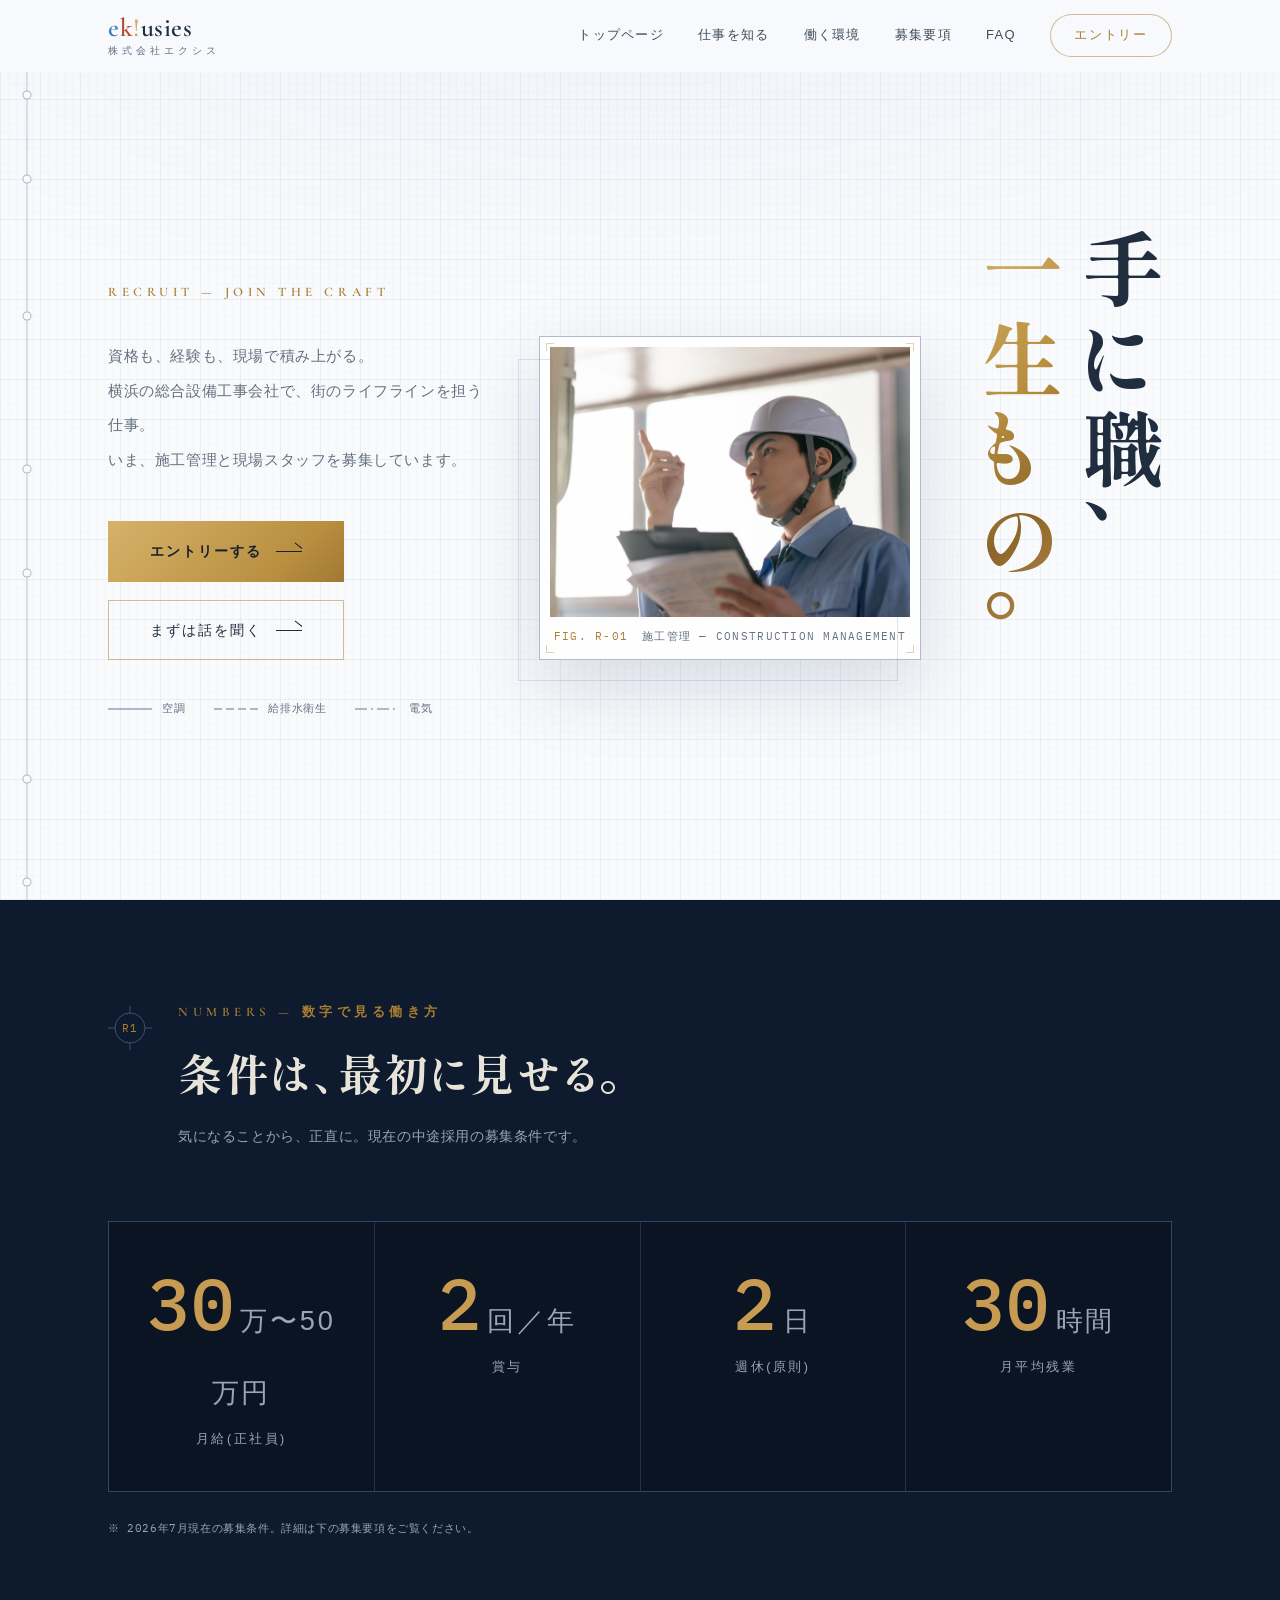
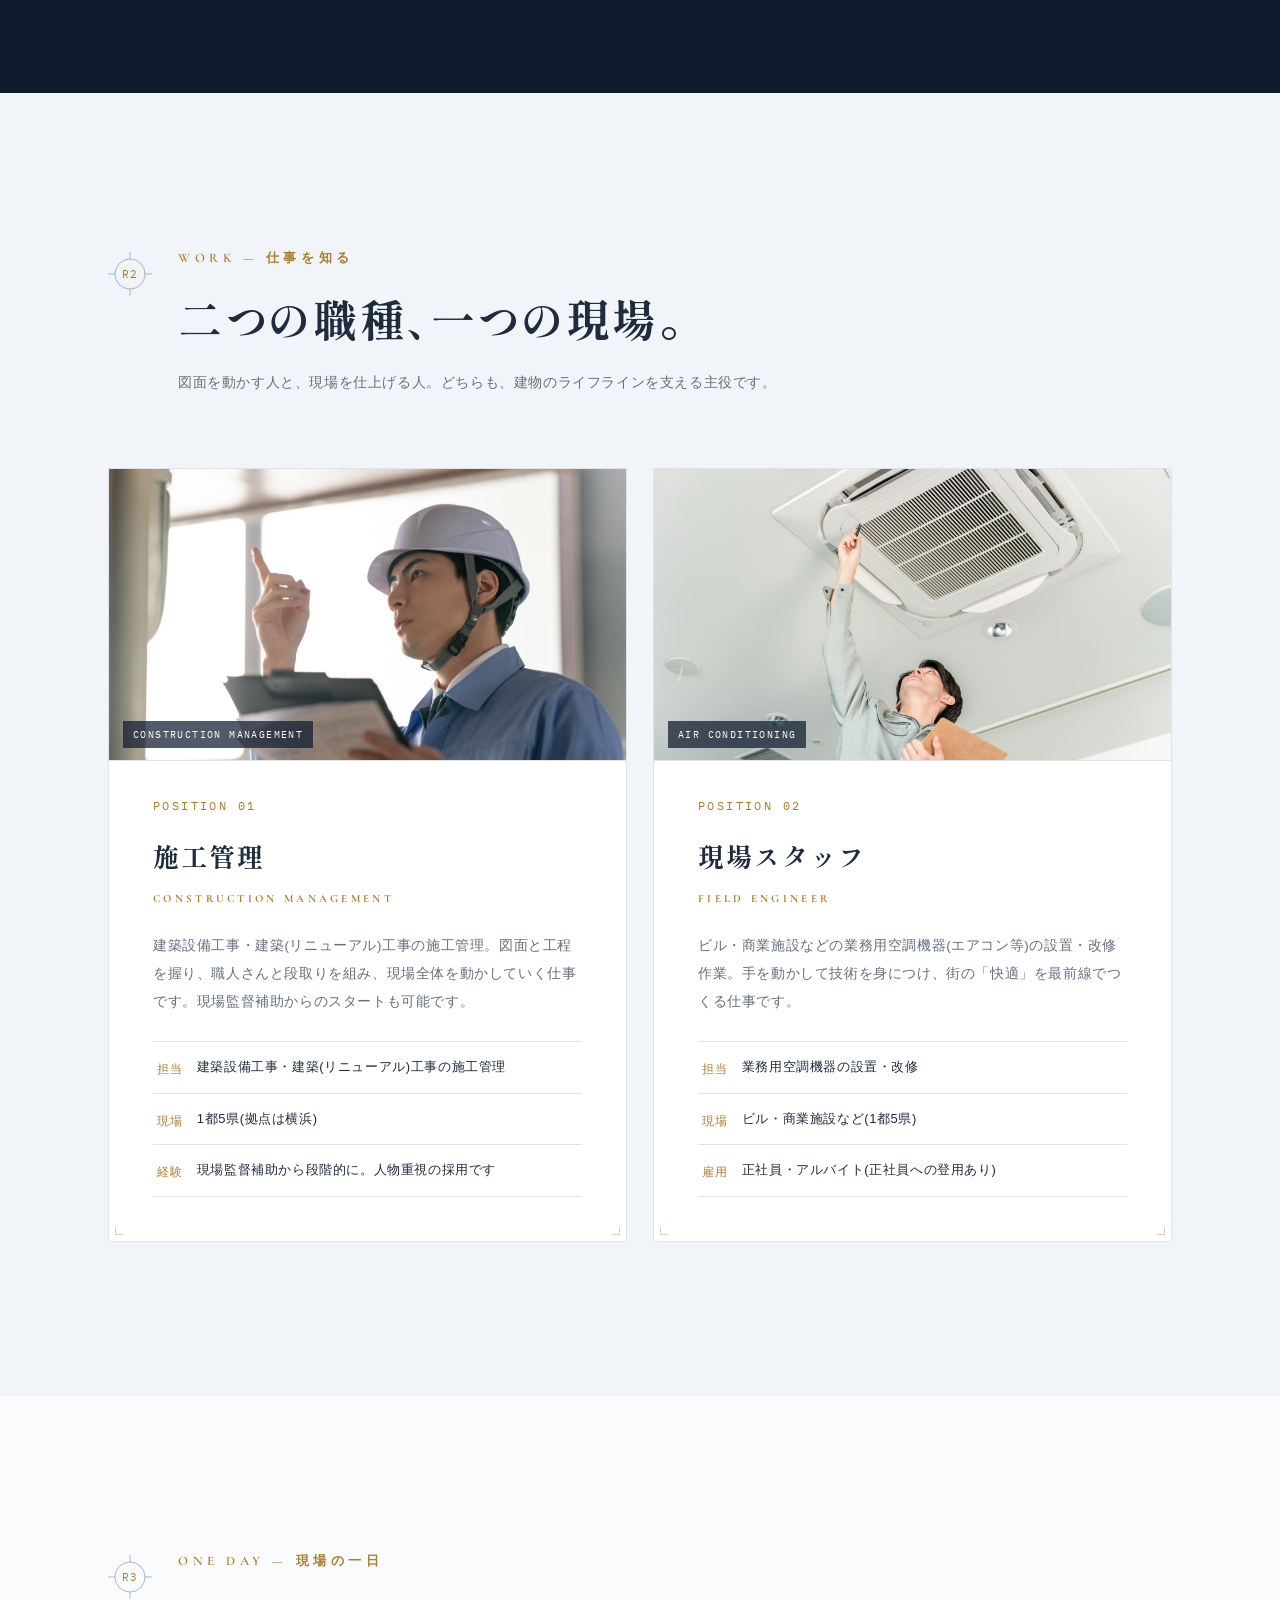
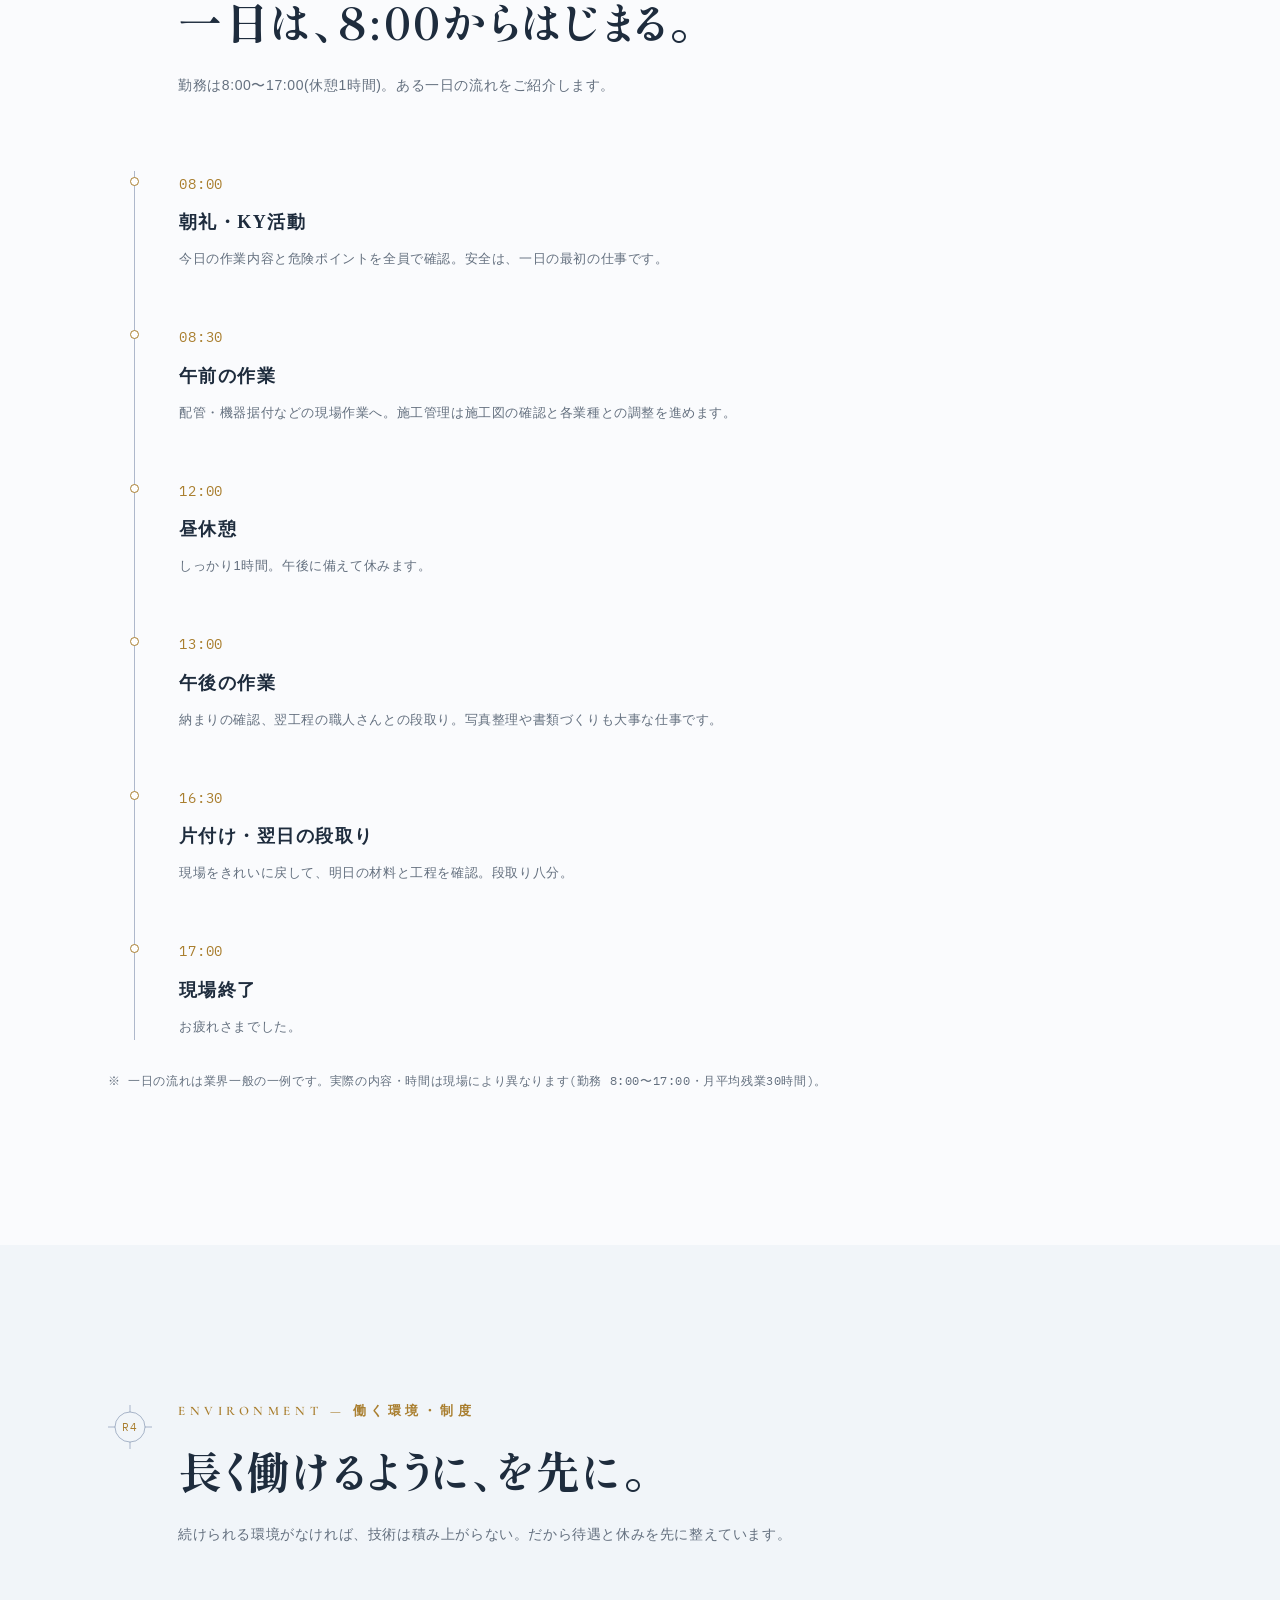
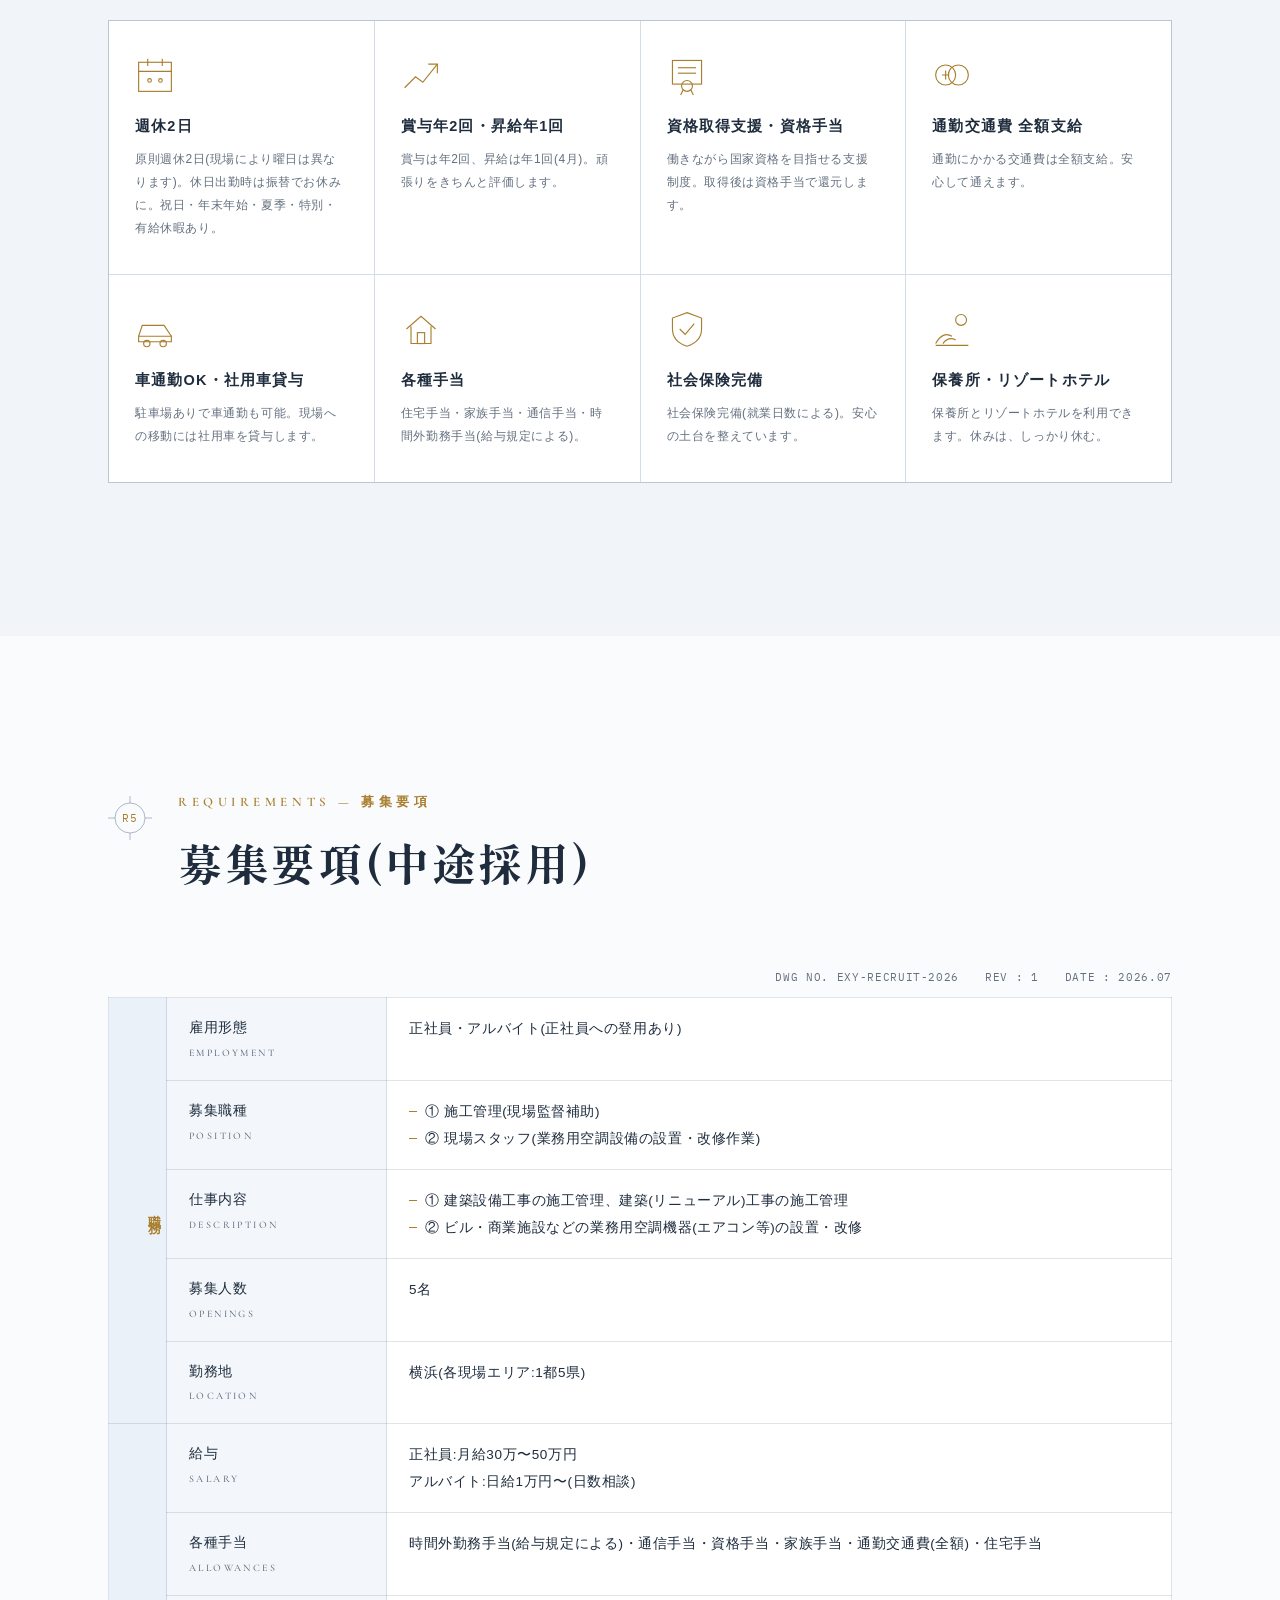
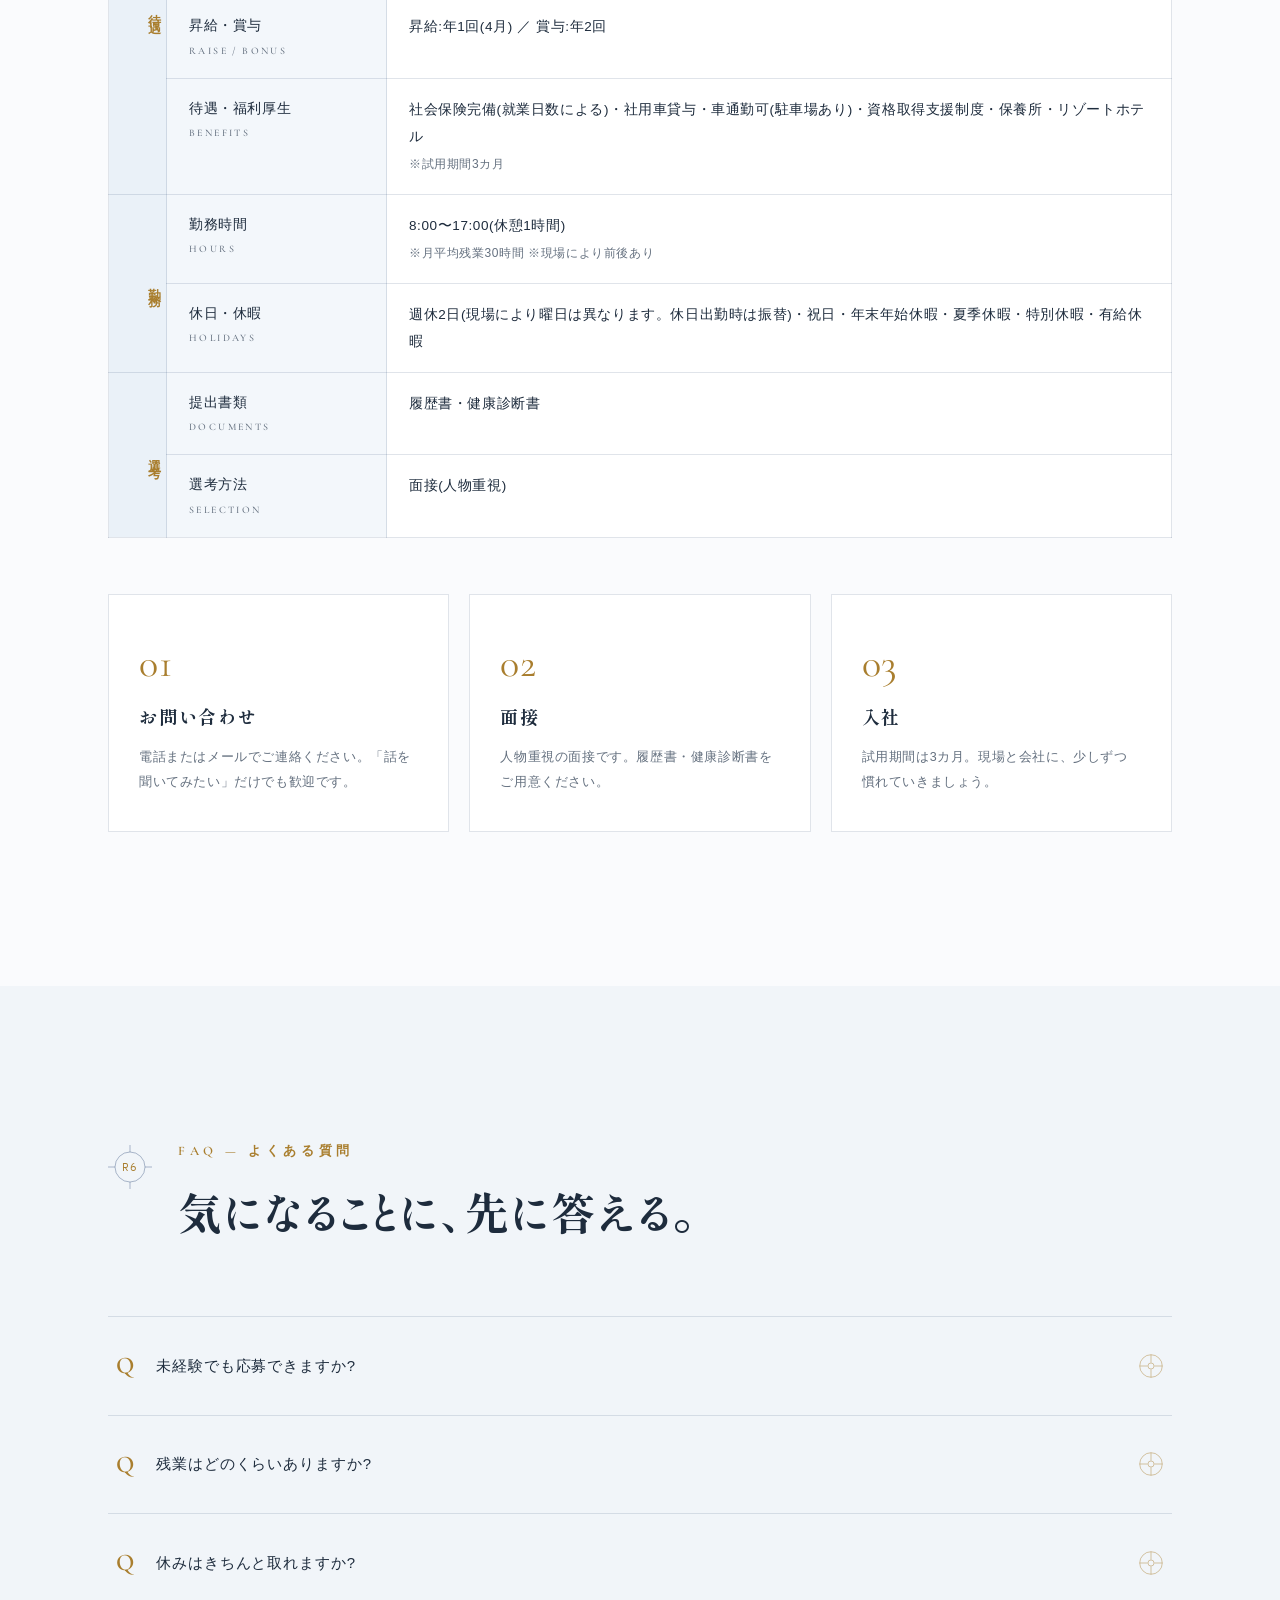
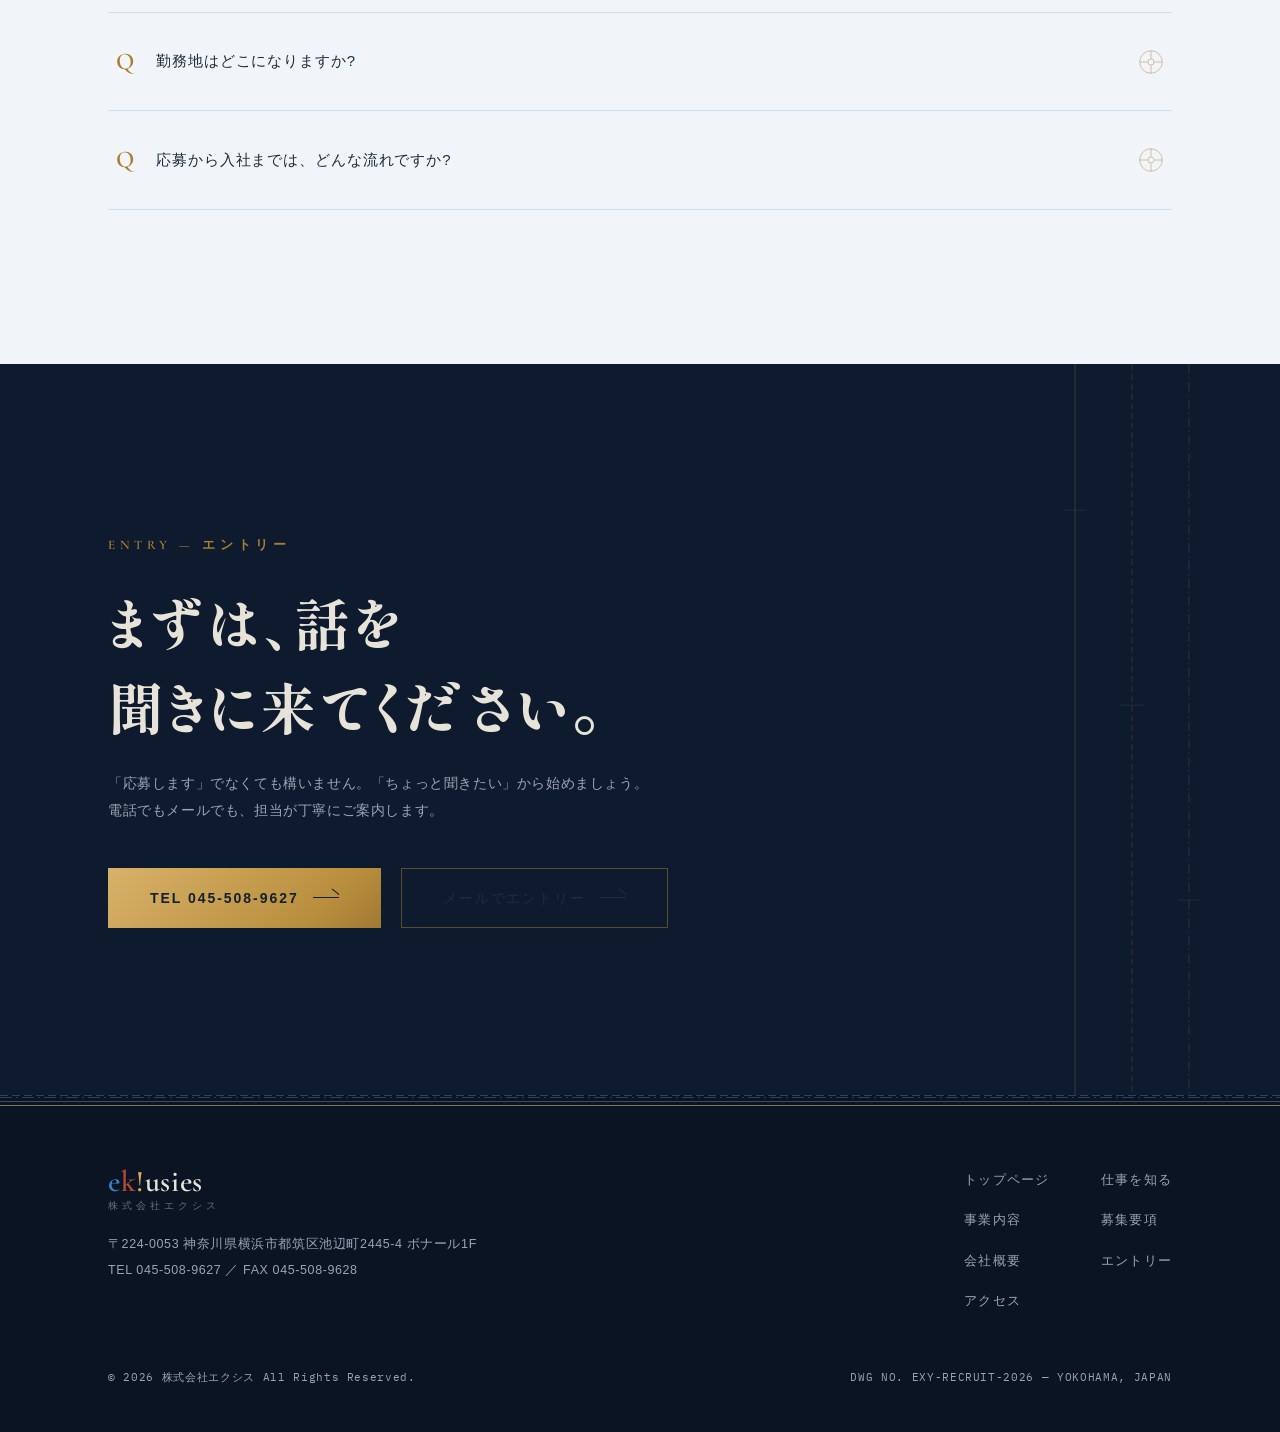
==== commit 1f47addc: "ライトテーマへ全面改稿 + AdobeStock写真を組み込み - 白基調×真鍮/紺バンドの「白図面」デザインに変更 - ヒーロー・採用ブリッジ・職種カードに写真を配置 - 画像はWeb用に最適化(a" ====
--- a/recruit.html
+++ b/recruit.html
@@ -66,53 +66,6 @@
 
 <!-- ============ RECRUIT HERO ============ -->
 <section class="hero r-hero">
-  <div class="hero-riser anim-scope" aria-hidden="true">
-    <svg viewBox="0 0 900 800" preserveAspectRatio="xMaxYMid meet">
-      <!-- 拡大した配管分岐部 -->
-      <g stroke="rgba(137,170,214,0.3)" stroke-width="1.25" fill="none">
-        <line class="dp" pathLength="1" x1="250" y1="0" x2="250" y2="800"/>
-        <line class="dp" pathLength="1" x1="292" y1="0" x2="292" y2="800"/>
-        <line class="dp" pathLength="1" x1="250" y1="120" x2="292" y2="120"/>
-        <line class="dp" pathLength="1" x1="250" y1="132" x2="292" y2="132"/>
-        <line class="dp" pathLength="1" x1="250" y1="620" x2="292" y2="620"/>
-        <line class="dp" pathLength="1" x1="250" y1="632" x2="292" y2="632"/>
-        <line class="dp" pathLength="1" x1="292" y1="360" x2="640" y2="360"/>
-        <line class="dp" pathLength="1" x1="292" y1="402" x2="640" y2="402"/>
-        <line class="dp" pathLength="1" x1="470" y1="348" x2="470" y2="360"/>
-        <line class="dp" pathLength="1" x1="470" y1="402" x2="470" y2="414"/>
-        <path class="dp" pathLength="1" d="M640 360 V300 M640 402 V300"/>
-      </g>
-      <!-- バルブ(蝶ネクタイ記号) -->
-      <g stroke="rgba(137,170,214,0.45)" stroke-width="1.25" fill="none">
-        <path class="dp" pathLength="1" d="M440 350 L500 412 M440 412 L500 350"/>
-        <line class="dp" pathLength="1" x1="470" y1="340" x2="470" y2="310"/>
-        <circle class="dp" pathLength="1" cx="470" cy="296" r="14"/>
-      </g>
-      <!-- 主要ライン(真鍮) -->
-      <g stroke="#C89B52" stroke-width="1.5" fill="none">
-        <line class="dp" pathLength="1" x1="271" y1="0" x2="271" y2="800"/>
-        <line class="dp" pathLength="1" x1="271" y1="381" x2="640" y2="381"/>
-      </g>
-      <g class="fp" stroke="#C89B52" stroke-width="1.5" fill="none" stroke-dasharray="8 4">
-        <line x1="640" y1="381" x2="640" y2="140"/>
-        <line x1="640" y1="140" x2="880" y2="140"/>
-      </g>
-      <g class="fp" stroke="#C89B52" stroke-width="1.5" fill="none" stroke-dasharray="12 4 2 4">
-        <line x1="470" y1="414" x2="470" y2="700"/>
-        <line x1="470" y1="700" x2="880" y2="700"/>
-      </g>
-      <g class="fp" fill="#C89B52" stroke="none">
-        <circle cx="271" cy="381" r="3.5"/><circle cx="640" cy="381" r="3.5"/><circle cx="470" cy="381" r="3.5"/>
-      </g>
-      <g class="fp" font-family="'IBM Plex Mono',monospace" font-size="10" fill="#8A94A6">
-        <text x="236" y="30" text-anchor="end">MAIN</text>
-        <text x="652" y="128">SUPPLY</text>
-        <text x="482" y="726">POWER</text>
-        <text x="486" y="300">V-01</text>
-      </g>
-    </svg>
-  </div>
-
   <div class="hero-inner container">
     <div class="r-hero-copy">
       <span class="en-label reveal in-view">RECRUIT — JOIN THE CRAFT</span>
@@ -127,12 +80,17 @@
         <li><span class="legend-line lt-dashdot"></span>電気</li>
       </ul>
     </div>
+    <figure class="hero-photo r-hero-photo reveal in-view" data-d="2">
+      <span class="tick-corner tl"></span><span class="tick-corner tr"></span><span class="tick-corner bl"></span><span class="tick-corner br"></span>
+      <img src="assets/img/worker-survey.jpg" alt="現場で指差し確認を行う施工管理スタッフ" width="1800" height="1200" fetchpriority="high">
+      <figcaption><span class="cap-brass">FIG. R-01</span><span>施工管理 — CONSTRUCTION MANAGEMENT</span></figcaption>
+    </figure>
     <h1 class="r-hero-title reveal in-view" data-d="1">手に職、<br><span class="brass-text">一生もの。</span></h1>
   </div>
 </section>
 
 <!-- ============ R1 NUMBERS ============ -->
-<section class="section" id="numbers" style="padding-top: clamp(64px, 8vw, 100px);">
+<section class="section section--night" id="numbers" style="padding-top: clamp(64px, 8vw, 100px);">
   <div class="container">
     <div class="sec-head reveal">
       <span class="axis-mark" aria-hidden="true">
@@ -194,6 +152,7 @@
     <div class="job-grid">
       <article class="pillar-card job-card lt-solid reveal" data-d="1">
         <span class="tick-corner tl"></span><span class="tick-corner tr"></span><span class="tick-corner bl"></span><span class="tick-corner br"></span>
+        <div class="job-photo"><img src="assets/img/worker-survey-card.jpg" alt="図面を手に現場を確認する施工管理スタッフ" loading="lazy"><span class="cap">CONSTRUCTION MANAGEMENT</span></div>
         <p class="j-no">POSITION 01</p>
         <h3>施工管理<span class="j-en">Construction Management</span></h3>
         <p class="j-desc">建築設備工事・建築(リニューアル)工事の施工管理。図面と工程を握り、職人さんと段取りを組み、現場全体を動かしていく仕事です。現場監督補助からのスタートも可能です。</p>
@@ -206,6 +165,7 @@
 
       <article class="pillar-card job-card lt-dash reveal" data-d="2">
         <span class="tick-corner tl"></span><span class="tick-corner tr"></span><span class="tick-corner bl"></span><span class="tick-corner br"></span>
+        <div class="job-photo"><img src="assets/img/aircon-inspection.jpg" alt="天井カセット形エアコンを点検する現場スタッフ" loading="lazy"><span class="cap">AIR CONDITIONING</span></div>
         <p class="j-no">POSITION 02</p>
         <h3>現場スタッフ<span class="j-en">Field Engineer</span></h3>
         <p class="j-desc">ビル・商業施設などの業務用空調機器(エアコン等)の設置・改修作業。手を動かして技術を身につけ、街の「快適」を最前線でつくる仕事です。</p>
--- a/assets/style.css
+++ b/assets/style.css
@@ -1,24 +1,31 @@
 /* =========================================================
-   株式会社エクシス — INKED BLUEPRINT & BRASS
+   株式会社エクシス — WHITE BLUEPRINT & BRASS (Light)
    ========================================================= */
 
 :root {
-  --bg: #0C1524;
-  --bg-deep: #070E18;
-  --bg-recruit: #0A121F;
-  --surface: #121F33;
-  --surface-raised: #1B2C45;
-  --text: #E8E3D8;
-  --text-muted: #8A94A6;
-  --brass: #C89B52;
-  --brass-grad: linear-gradient(135deg, #E9C687, #C89B52 38%, #9A7434 62%, #E3B96F);
-  --copper: #C25B45;
-  --line: rgba(110, 150, 200, 0.16);
-  --line-strong: rgba(137, 170, 214, 0.38);
-  --brass-hairline: rgba(233, 198, 135, 0.55);
+  --bg: #FAFBFD;
+  --bg-band: #F1F5F9;
+  --night: #0E1B2E;
+  --night-deep: #0A1422;
+  --surface: #FFFFFF;
+  --surface-raised: #F4F8FC;
+  --text: #1E2C3D;
+  --text-muted: #64707F;
+  --text-on-night: #E8E3D8;
+  --muted-on-night: #9AA4B5;
+  --brass: #A97E2E;
+  --brass-bright: #C89B52;
+  --brass-grad: linear-gradient(135deg, #D8B26A, #B98F3E 38%, #8C6428 62%, #CBA45C);
+  --copper: #B44A33;
+  --line: rgba(36, 66, 110, 0.14);
+  --line-strong: rgba(28, 58, 105, 0.34);
+  --line-night: rgba(137, 170, 214, 0.16);
+  --line-night-strong: rgba(137, 170, 214, 0.38);
+  --brass-hairline: rgba(169, 126, 46, 0.5);
+  --brass-hairline-night: rgba(233, 198, 135, 0.55);
   --logo-blue: #3E7CC4;
   --logo-yellow: #D9A75F;
-  --focus: #89AAD6;
+  --focus: #2F6CB8;
 
   --f-display: "Shippori Mincho B1", "Hiragino Mincho ProN", "Yu Mincho", serif;
   --f-body: "Zen Kaku Gothic New", "Hiragino Kaku Gothic ProN", "Yu Gothic", sans-serif;
@@ -44,43 +51,49 @@
   -webkit-font-smoothing: antialiased;
   overflow-x: hidden;
 }
-body.recruit { background: var(--bg-recruit); }
 img, svg { display: block; max-width: 100%; }
+img { height: auto; }
 a { color: inherit; text-decoration: none; }
 ul, ol { list-style: none; }
 button { font: inherit; color: inherit; background: none; border: none; cursor: pointer; }
 :focus-visible { outline: 2px solid var(--focus); outline-offset: 3px; }
 
-::selection { background: rgba(200, 155, 82, 0.35); }
+::selection { background: rgba(200, 155, 82, 0.3); }
 
 /* ---------- 青焼き方眼 + グレイン ---------- */
 body::before {
   content: "";
   position: fixed; inset: 0; z-index: -1;
   background:
-    repeating-linear-gradient(0deg, rgba(137,170,214,0.045) 0 1px, transparent 1px 40px),
-    repeating-linear-gradient(90deg, rgba(137,170,214,0.045) 0 1px, transparent 1px 40px),
-    repeating-linear-gradient(0deg, rgba(137,170,214,0.018) 0 1px, transparent 1px 8px),
-    repeating-linear-gradient(90deg, rgba(137,170,214,0.018) 0 1px, transparent 1px 8px),
-    radial-gradient(120% 60% at 50% 0%, rgba(62,124,196,0.06), transparent 60%);
+    repeating-linear-gradient(0deg, rgba(43, 84, 142, 0.05) 0 1px, transparent 1px 40px),
+    repeating-linear-gradient(90deg, rgba(43, 84, 142, 0.05) 0 1px, transparent 1px 40px),
+    repeating-linear-gradient(0deg, rgba(43, 84, 142, 0.02) 0 1px, transparent 1px 8px),
+    repeating-linear-gradient(90deg, rgba(43, 84, 142, 0.02) 0 1px, transparent 1px 8px),
+    radial-gradient(120% 60% at 50% 0%, rgba(62, 124, 196, 0.05), transparent 60%);
   pointer-events: none;
 }
 body::after {
   content: "";
   position: fixed; inset: 0; z-index: 9990;
   background-image: url("data:image/svg+xml,%3Csvg%20xmlns='http://www.w3.org/2000/svg'%20width='140'%20height='140'%3E%3Cfilter%20id='n'%3E%3CfeTurbulence%20type='fractalNoise'%20baseFrequency='0.85'%20numOctaves='2'%20stitchTiles='stitch'/%3E%3CfeColorMatrix%20type='saturate'%20values='0'/%3E%3C/filter%3E%3Crect%20width='140'%20height='140'%20filter='url(%23n)'/%3E%3C/svg%3E");
-  opacity: 0.035;
+  opacity: 0.025;
   pointer-events: none;
 }
 
 /* ---------- 汎用 ---------- */
 .container { max-width: var(--container); margin-inline: auto; padding-inline: var(--pad); }
 .section { padding-block: clamp(96px, 12vw, 160px); position: relative; }
-.section--deep { background: var(--bg-deep); }
+.section--deep { background: var(--bg-band); }
+
+/* 夜色バンド(数字・採用CTA・フッター) */
+.section--night { background: var(--night); color: var(--text-on-night); }
+.section--night .sec-title { color: var(--text-on-night); }
+.section--night .sec-lead { color: var(--muted-on-night); }
 
 .skip-link {
   position: absolute; left: 16px; top: -60px; z-index: 10001;
-  background: var(--surface-raised); color: var(--text);
+  background: var(--surface); color: var(--text);
+  border: 1px solid var(--line-strong);
   padding: 10px 18px; font-size: 13px; transition: top 0.2s;
 }
 .skip-link:focus { top: 16px; }
@@ -111,6 +124,7 @@
 .axis-mark svg { overflow: visible; }
 .axis-mark text { font-family: var(--f-mono); font-size: 11px; fill: var(--brass); }
 .axis-mark circle, .axis-mark line { stroke: var(--line-strong); fill: none; }
+.section--night .axis-mark circle, .section--night .axis-mark line { stroke: var(--line-night-strong); }
 
 /* ---------- reveal / draw アニメーション ---------- */
 .reveal { opacity: 0; transform: translateY(26px); transition: opacity 0.9s var(--ease-out), transform 0.9s var(--ease-out); }
@@ -126,10 +140,6 @@
 .anim-scope .fp { opacity: 0; }
 .anim-scope.in-view .fp { opacity: 1; transition: opacity 1.4s ease 1.2s; }
 
-/* ヒーロー系統図: 補助線 → 主要ライン → 注記 の順に描画 */
-.hero-riser.anim-scope.in-view g[stroke="#C89B52"] .dp { transition-delay: 0.9s; }
-.hero-riser.anim-scope.in-view .fp { transition-delay: 1.6s; }
-
 @media (prefers-reduced-motion: reduce) {
   html { scroll-behavior: auto; }
   .reveal, .anim-scope .dp, .anim-scope .fp { opacity: 1 !important; transform: none !important; stroke-dashoffset: 0 !important; transition: none !important; }
@@ -140,13 +150,12 @@
 .site-header {
   position: fixed; top: 0; left: 0; right: 0; z-index: 1000;
   height: 72px;
-  background: rgba(12, 21, 36, 0.85);
+  background: rgba(250, 251, 253, 0.88);
   -webkit-backdrop-filter: blur(8px); backdrop-filter: blur(8px);
-  transition: border-color 0.3s;
+  transition: border-color 0.3s, box-shadow 0.3s;
   border-bottom: 1px solid transparent;
 }
-body.recruit .site-header { background: rgba(10, 18, 31, 0.85); }
-.site-header.scrolled { border-bottom-color: var(--line); }
+.site-header.scrolled { border-bottom-color: var(--line); box-shadow: 0 6px 24px rgba(20, 45, 90, 0.06); }
 .progress-bar {
   position: absolute; top: 0; left: 0; height: 2px; width: 0;
   background: var(--brass-grad); z-index: 1001;
@@ -182,14 +191,15 @@
   box-shadow: inset 0 0 0 1px var(--brass-hairline);
   transition: background-color 0.35s, color 0.35s, box-shadow 0.35s;
 }
-.pill:hover { background: rgba(200, 155, 82, 0.12); box-shadow: inset 0 0 0 1px var(--brass); }
+.pill:hover { background: rgba(169, 126, 46, 0.09); box-shadow: inset 0 0 0 1px var(--brass); }
+.pill-mobile { display: none; }
 
 .nav-toggle { display: none; }
 
 /* モバイル全画面メニュー */
 .mobile-menu {
   position: fixed; inset: 0; z-index: 999;
-  background: rgba(7, 14, 24, 0.97);
+  background: rgba(250, 251, 253, 0.97);
   -webkit-backdrop-filter: blur(10px); backdrop-filter: blur(10px);
   display: flex; flex-direction: column; align-items: center; justify-content: flex-start; gap: 8px;
   overflow-y: auto; padding: 24px;
@@ -209,27 +219,21 @@
 .hero {
   position: relative; min-height: 100vh; min-height: 100svh;
   display: flex; flex-direction: column; justify-content: center;
-  background: linear-gradient(180deg, var(--bg) 0%, var(--bg-deep) 100%);
   overflow: hidden;
-  padding-top: 72px;
-}
-body.recruit .hero { background: linear-gradient(180deg, var(--bg-recruit) 0%, #060C15 100%); }
-
-.hero-riser {
-  position: absolute; right: clamp(48px, 6vw, 96px); bottom: 0; top: 8%;
-  width: min(62vw, 880px); z-index: 0;
-  will-change: transform;
-}
-.hero-riser svg { width: 100%; height: 100%; }
-
-.hero-inner { position: relative; z-index: 2; width: 100%; }
-.hero-copy { max-width: 760px; }
+  padding-top: 96px;
+}
+
+.hero-inner {
+  position: relative; z-index: 2; width: 100%;
+  display: flex; align-items: center; gap: clamp(32px, 5vw, 72px);
+}
+.hero-copy { flex: 1 1 52%; max-width: 680px; }
 .hero-overline { display: block; margin-bottom: 26px; }
 .hero-title {
   font-family: var(--f-display); font-weight: 800;
   font-feature-settings: "palt";
-  font-size: clamp(38px, 5.8vw, 84px);
-  line-height: 1.3; letter-spacing: 0.04em;
+  font-size: clamp(34px, 4.3vw, 62px);
+  line-height: 1.34; letter-spacing: 0.04em;
 }
 .hero-sub { margin-top: 30px; color: var(--text-muted); font-size: 15px; letter-spacing: 0.08em; }
 
@@ -240,6 +244,28 @@
 .legend-line.lt-dash { background: repeating-linear-gradient(90deg, var(--line-strong) 0 8px, transparent 8px 12px); }
 .legend-line.lt-dashdot { background: repeating-linear-gradient(90deg, var(--line-strong) 0 12px, transparent 12px 16px, var(--line-strong) 16px 18px, transparent 18px 22px); }
 
+/* 図面枠つき写真 */
+.hero-photo {
+  flex: 1 1 44%; max-width: 620px;
+  position: relative; z-index: 1;
+  background: var(--surface);
+  border: 1px solid var(--line-strong);
+  padding: 10px 10px 8px;
+  box-shadow: 0 28px 70px rgba(20, 45, 90, 0.14);
+}
+.hero-photo::before {
+  content: ""; position: absolute; z-index: -1;
+  top: 22px; left: -22px; right: 22px; bottom: -22px;
+  border: 1px solid var(--line);
+}
+.hero-photo img { width: 100%; aspect-ratio: 4 / 3; object-fit: cover; }
+.hero-photo figcaption {
+  font-family: var(--f-mono); font-size: 10.5px; letter-spacing: 0.12em;
+  color: var(--text-muted); padding: 10px 4px 4px;
+  display: flex; justify-content: space-between; gap: 12px;
+}
+.hero-photo figcaption .cap-brass { color: var(--brass); }
+
 .hero-vertical {
   position: absolute; right: clamp(10px, 1.4vw, 24px); top: 50%;
   transform: translateY(-50%); z-index: 2;
@@ -253,6 +279,7 @@
   position: relative; z-index: 2;
   margin-top: clamp(48px, 7vh, 88px);
   border-top: 1px solid var(--line); border-bottom: 1px solid var(--line);
+  background: rgba(255, 255, 255, 0.6);
 }
 .ticker-inner {
   max-width: var(--container); margin-inline: auto; padding: 22px var(--pad);
@@ -279,7 +306,7 @@
   position: relative; background: var(--surface);
   border: 1px solid var(--line);
   padding: 44px 34px 40px;
-  transition: transform 0.5s var(--ease-out), box-shadow 0.5s, background-color 0.5s;
+  transition: transform 0.5s var(--ease-out), box-shadow 0.5s, border-color 0.5s;
 }
 .pillar-card::before {
   content: ""; position: absolute; top: -1px; left: -1px; right: -1px; height: 2px;
@@ -287,10 +314,10 @@
 .pillar-card.lt-solid::before { background: var(--line-strong); }
 .pillar-card.lt-dash::before { background: repeating-linear-gradient(90deg, var(--line-strong) 0 8px, transparent 8px 12px); }
 .pillar-card.lt-dashdot::before { background: repeating-linear-gradient(90deg, var(--line-strong) 0 12px, transparent 12px 16px, var(--line-strong) 16px 18px, transparent 18px 22px); }
-.pillar-card:hover { transform: translateY(-4px); box-shadow: 0 12px 32px rgba(200, 155, 82, 0.1); background: var(--surface-raised); }
+.pillar-card:hover { transform: translateY(-4px); box-shadow: 0 18px 44px rgba(20, 45, 90, 0.12); border-color: var(--line-strong); }
 
 .tick-corner, .tick-corner::before { position: absolute; width: 8px; height: 8px; }
-.tick-corner { pointer-events: none; opacity: 0.6; transition: opacity 0.4s, transform 0.4s; }
+.tick-corner { pointer-events: none; opacity: 0.7; transition: opacity 0.4s, transform 0.4s; }
 .tick-corner.tl { top: 6px; left: 6px; border-top: 1.5px solid var(--brass-hairline); border-left: 1.5px solid var(--brass-hairline); }
 .tick-corner.tr { top: 6px; right: 6px; border-top: 1.5px solid var(--brass-hairline); border-right: 1.5px solid var(--brass-hairline); }
 .tick-corner.bl { bottom: 6px; left: 6px; border-bottom: 1.5px solid var(--brass-hairline); border-left: 1.5px solid var(--brass-hairline); }
@@ -314,7 +341,7 @@
 .pillar-tags { margin-top: 20px; display: flex; flex-wrap: wrap; gap: 7px; }
 .pillar-tags li {
   font-size: 11px; letter-spacing: 0.06em; color: var(--text-muted);
-  border: 1px solid var(--line); padding: 3px 10px;
+  border: 1px solid var(--line); padding: 3px 10px; background: var(--surface);
 }
 
 .maint-strip {
@@ -346,14 +373,13 @@
 .step-node {
   position: relative; z-index: 1;
   width: 52px; height: 52px; margin-bottom: 26px;
-  border-radius: 50%; background: var(--bg);
+  border-radius: 50%; background: var(--bg-band);
   border: 1px solid var(--line-strong);
   display: flex; align-items: center; justify-content: center;
   font-family: var(--f-mono); font-size: 12px; color: var(--text-muted);
-  transition: border-color 0.5s, color 0.5s, box-shadow 0.5s;
-}
-.section--deep .step-node { background: var(--bg-deep); }
-.anim-scope.in-view .step-node { border-color: var(--brass-hairline); color: var(--brass); box-shadow: 0 0 0 4px rgba(200, 155, 82, 0.07); }
+  transition: border-color 0.5s, color 0.5s, box-shadow 0.5s, background-color 0.5s;
+}
+.anim-scope.in-view .step-node { border-color: var(--brass); color: var(--brass); background: var(--surface); box-shadow: 0 0 0 4px rgba(169, 126, 46, 0.08); }
 .anim-scope.in-view .step:nth-child(1) .step-node { transition-delay: 0.25s; }
 .anim-scope.in-view .step:nth-child(2) .step-node { transition-delay: 0.55s; }
 .anim-scope.in-view .step:nth-child(3) .step-node { transition-delay: 0.85s; }
@@ -363,18 +389,18 @@
 .step-name { font-family: var(--f-display); font-weight: 600; font-size: 17px; letter-spacing: 0.08em; }
 .step-desc { margin-top: 10px; font-size: 12px; color: var(--text-muted); line-height: 1.9; }
 
-/* ---------- 数字で見る ---------- */
-.stat-grid { display: grid; grid-template-columns: repeat(3, 1fr); gap: 1px; background: var(--line); border: 1px solid var(--line); }
-.stat-tile { background: var(--bg-deep); padding: 46px 30px 40px; text-align: center; position: relative; }
+/* ---------- 数字で見る(夜色バンド) ---------- */
+.stat-grid { display: grid; grid-template-columns: repeat(3, 1fr); gap: 1px; background: var(--line-night); border: 1px solid var(--line-night); }
+.stat-tile { background: var(--night-deep); padding: 46px 30px 40px; text-align: center; position: relative; }
 .stat-num {
   font-family: var(--f-mono); font-weight: 500;
   font-size: clamp(44px, 5.6vw, 76px); line-height: 1;
-  color: var(--brass); font-variant-numeric: tabular-nums;
-}
-.stat-num .unit { font-size: 0.38em; color: var(--text-muted); font-family: var(--f-body); letter-spacing: 0.1em; margin-left: 6px; }
+  color: var(--brass-bright); font-variant-numeric: tabular-nums;
+}
+.stat-num .unit { font-size: 0.38em; color: var(--muted-on-night); font-family: var(--f-body); letter-spacing: 0.1em; margin-left: 6px; }
 .stat-num.txt { font-family: var(--f-display); font-weight: 700; font-size: clamp(34px, 4vw, 54px); letter-spacing: 0.04em; }
-.stat-label { margin-top: 16px; font-size: 12.5px; letter-spacing: 0.2em; color: var(--text-muted); }
-.stat-foot { margin-top: 26px; font-family: var(--f-mono); font-size: 11px; color: #9AA4B5; }
+.stat-label { margin-top: 16px; font-size: 12.5px; letter-spacing: 0.2em; color: var(--muted-on-night); }
+.stat-foot { margin-top: 26px; font-family: var(--f-mono); font-size: 11px; color: var(--muted-on-night); }
 
 /* ---------- 代表挨拶 ---------- */
 .message-wrap { display: grid; grid-template-columns: 1fr 1.6fr; gap: clamp(40px, 6vw, 90px); align-items: start; }
@@ -387,12 +413,12 @@
 /* ---------- 取引実績 ---------- */
 .client-grid { display: grid; grid-template-columns: repeat(4, 1fr); gap: 1px; background: var(--line); border: 1px solid var(--line); }
 .client-cell {
-  background: var(--bg); padding: 26px 22px;
+  background: var(--surface); padding: 26px 22px;
   display: flex; flex-direction: column; gap: 8px; justify-content: center;
   min-height: 104px; transition: background-color 0.4s;
 }
 .client-cell:hover { background: var(--surface-raised); }
-.client-cell .c-idx { font-family: var(--f-mono); font-size: 10px; color: var(--brass); letter-spacing: 0.1em; opacity: 0.85; }
+.client-cell .c-idx { font-family: var(--f-mono); font-size: 10px; color: var(--brass); letter-spacing: 0.1em; }
 .client-cell .c-name { font-size: 13.5px; font-weight: 500; letter-spacing: 0.05em; line-height: 1.6; }
 .client-note { margin-top: 18px; font-size: 11.5px; color: var(--text-muted); font-family: var(--f-mono); }
 
@@ -401,14 +427,14 @@
   display: flex; justify-content: flex-end; gap: 26px; margin-bottom: 10px;
   font-family: var(--f-mono); font-size: 11px; color: var(--text-muted); letter-spacing: 0.06em;
 }
-.titleblock { width: 100%; border-collapse: collapse; border: 1.5px solid var(--line-strong); background: rgba(18, 31, 51, 0.5); }
+.titleblock { width: 100%; border-collapse: collapse; border: 1.5px solid var(--line-strong); background: var(--surface); }
 .titleblock th, .titleblock td { border: 0.5px solid var(--line); padding: 17px 22px; text-align: left; vertical-align: top; }
 .titleblock th.group {
   writing-mode: vertical-rl; letter-spacing: 0.5em; text-align: center;
   width: 58px; font-family: var(--f-display); font-weight: 600; font-size: 13px;
-  color: var(--brass); background: rgba(7, 14, 24, 0.5); padding: 24px 0;
-}
-.titleblock th.label { width: 220px; font-weight: 500; font-size: 13.5px; background: rgba(7, 14, 24, 0.35); }
+  color: var(--brass); background: #EAF1F8; padding: 24px 0;
+}
+.titleblock th.label { width: 220px; font-weight: 500; font-size: 13.5px; background: #F3F7FB; }
 .titleblock th.label .en { display: block; font-family: var(--f-latin); font-size: 10px; letter-spacing: 0.24em; color: var(--text-muted); margin-top: 3px; text-transform: uppercase; }
 .titleblock td { font-size: 13.5px; line-height: 2; }
 .titleblock td .sub { color: var(--text-muted); font-size: 12px; }
@@ -454,67 +480,77 @@
 .btn-outline {
   color: var(--text);
   box-shadow: inset 0 0 0 1px var(--brass-hairline);
-  background-image: var(--brass-grad);
-  background-size: 250% 100%; background-position: 100% 0; background-repeat: no-repeat;
-  background-color: transparent;
-  -webkit-box-decoration-break: clone;
-}
-.btn-outline { background-image: none; }
-.btn-outline:hover { color: var(--brass); box-shadow: inset 0 0 0 1px var(--brass); background-color: rgba(200,155,82,0.08); }
+}
+.btn-outline:hover { color: var(--brass); box-shadow: inset 0 0 0 1px var(--brass); background-color: rgba(169, 126, 46, 0.07); }
+.section--night .btn-outline { color: var(--text-on-night); box-shadow: inset 0 0 0 1px var(--brass-hairline-night); }
+.section--night .btn-outline:hover { color: #E9C687; box-shadow: inset 0 0 0 1px #C89B52; background-color: rgba(200, 155, 82, 0.1); }
 
 .btn-solid {
   background-image: var(--brass-grad);
   background-size: 220% 100%; background-position: 0% 0;
-  color: #0C1524; font-weight: 700;
+  color: #14202E; font-weight: 700;
 }
 .btn-solid:hover { background-position: 90% 0; }
-
-.btn-ghost {
-  color: var(--text-muted); font-size: 13px;
-  box-shadow: inset 0 0 0 1px var(--line);
-}
-.btn-ghost:hover { color: var(--text); box-shadow: inset 0 0 0 1px var(--line-strong); }
 
 .sec-cta { margin-top: 54px; display: flex; justify-content: center; }
 .inline-recruit-link {
   display: inline-flex; align-items: center; gap: 10px; margin-top: 34px;
   font-size: 12.5px; letter-spacing: 0.16em; color: var(--text-muted);
-  border-bottom: 1px solid var(--line); padding-bottom: 5px;
+  border-bottom: 1px solid var(--line-strong); padding-bottom: 5px;
   transition: color 0.3s, border-color 0.3s;
 }
-.inline-recruit-link:hover { color: var(--brass); border-color: var(--brass-hairline); }
+.inline-recruit-link:hover { color: var(--brass); border-color: var(--brass); }
 
 /* ---------- アクセス ---------- */
 .access-grid { display: grid; grid-template-columns: 1fr 1.15fr; gap: clamp(32px, 5vw, 64px); align-items: stretch; }
-.access-info dl { border-top: 1px solid var(--line); }
+.access-info dl { border-top: 1px solid var(--line-strong); }
 .access-info .row { display: grid; grid-template-columns: 108px 1fr; gap: 18px; padding: 20px 6px; border-bottom: 1px solid var(--line); }
 .access-info dt { font-size: 12px; letter-spacing: 0.18em; color: var(--brass); padding-top: 4px; font-family: var(--f-mono); }
 .access-info dd { font-size: 13.5px; line-height: 2.1; }
-.map-frame { position: relative; border: 1px solid var(--line-strong); padding: 8px; background: var(--surface); min-height: 340px; }
-.map-frame iframe { width: 100%; height: 100%; min-height: 324px; border: 0; filter: grayscale(0.15) contrast(1.02); display: block; }
+.map-frame { position: relative; border: 1px solid var(--line-strong); padding: 8px; background: var(--surface); min-height: 340px; box-shadow: 0 18px 44px rgba(20, 45, 90, 0.08); }
+.map-frame iframe { width: 100%; height: 100%; min-height: 324px; border: 0; display: block; }
 .map-link { margin-top: 14px; text-align: right; }
-.map-link a { font-family: var(--f-mono); font-size: 11.5px; color: var(--text-muted); border-bottom: 1px solid var(--line); padding-bottom: 3px; }
-.map-link a:hover { color: var(--brass); border-color: var(--brass-hairline); }
-
-/* ---------- 採用ブリッジ ---------- */
+.map-link a { font-family: var(--f-mono); font-size: 11.5px; color: var(--text-muted); border-bottom: 1px solid var(--line-strong); padding-bottom: 3px; }
+.map-link a:hover { color: var(--brass); border-color: var(--brass); }
+
+/* ---------- 採用ブリッジ(夜色バンド) ---------- */
 .recruit-bridge {
   position: relative; overflow: hidden;
-  background: var(--bg-deep);
-  padding-block: clamp(120px, 15vw, 190px);
-  text-align: center;
-}
-.bridge-pipes { position: absolute; right: 3%; top: 0; bottom: 0; opacity: 0.5; pointer-events: none; }
+  background: var(--night);
+  color: var(--text-on-night);
+  padding-block: clamp(110px, 13vw, 170px);
+}
+.bridge-pipes { position: absolute; right: 3%; top: 0; bottom: 0; opacity: 0.4; pointer-events: none; }
 .bridge-pipes svg { height: 100%; }
-.recruit-bridge .en-label { display: block; }
+.bridge-grid {
+  display: grid; grid-template-columns: 1.15fr 1fr;
+  gap: clamp(36px, 6vw, 80px); align-items: center;
+}
 .bridge-title {
   font-family: var(--f-display); font-weight: 800; font-feature-settings: "palt";
-  font-size: clamp(30px, 5vw, 64px); line-height: 1.5; letter-spacing: 0.06em;
+  font-size: clamp(30px, 4.4vw, 56px); line-height: 1.5; letter-spacing: 0.06em;
   margin-top: 22px;
 }
-.bridge-sub { margin-top: 22px; color: var(--text-muted); font-size: 14px; }
-.bridge-cta { margin-top: 52px; display: flex; gap: 20px; justify-content: center; flex-wrap: wrap; }
-.bridge-terms { display: inline-block; margin-top: 14px; font-family: var(--f-mono); font-size: 12.5px; color: #9AA4B5; letter-spacing: 0.08em; }
-.pill-mobile { display: none; }
+.bridge-sub { margin-top: 22px; color: var(--muted-on-night); font-size: 14px; }
+.bridge-terms { display: inline-block; margin-top: 14px; font-family: var(--f-mono); font-size: 12.5px; color: #C7B389; letter-spacing: 0.08em; }
+.bridge-cta { margin-top: 44px; display: flex; gap: 20px; flex-wrap: wrap; }
+
+.bridge-photo {
+  position: relative;
+  background: rgba(255, 255, 255, 0.06);
+  border: 1px solid var(--line-night-strong);
+  padding: 10px 10px 8px;
+}
+.bridge-photo::before {
+  content: ""; position: absolute; z-index: 0;
+  top: 20px; left: -20px; right: 20px; bottom: -20px;
+  border: 1px solid var(--line-night);
+}
+.bridge-photo img { width: 100%; aspect-ratio: 4 / 3; object-fit: cover; position: relative; }
+.bridge-photo figcaption {
+  font-family: var(--f-mono); font-size: 10.5px; letter-spacing: 0.12em;
+  color: var(--muted-on-night); padding: 10px 4px 4px;
+}
 
 /* ---------- お問い合わせ ---------- */
 .contact-grid { display: grid; grid-template-columns: 1fr 1fr; gap: 1px; background: var(--line); border: 1px solid var(--line); }
@@ -530,15 +566,16 @@
 .contact-cell .c-note { margin-top: 14px; font-size: 12px; color: var(--text-muted); }
 .contact-cell .btn { margin-top: 22px; }
 
-/* ---------- フッター ---------- */
+/* ---------- フッター(夜色) ---------- */
 .site-footer {
-  position: relative; background: var(--bg-deep);
+  position: relative; background: var(--night-deep);
+  color: var(--text-on-night);
   padding: 0 0 44px;
 }
 .footer-rule {
   height: 14px;
   background:
-    linear-gradient(0deg, transparent 0 3px, var(--brass-hairline) 3px 4px, transparent 4px 7px, var(--line-strong) 7px 8px, transparent 8px 14px),
+    linear-gradient(0deg, transparent 0 3px, var(--brass-hairline-night) 3px 4px, transparent 4px 7px, var(--line-night-strong) 7px 8px, transparent 8px 14px),
     repeating-linear-gradient(90deg, rgba(137,170,214,0.3) 0 8px, transparent 8px 12px) 0 0 / 100% 1px no-repeat,
     repeating-linear-gradient(90deg, rgba(137,170,214,0.3) 0 12px, transparent 12px 16px, rgba(137,170,214,0.3) 16px 18px, transparent 18px 22px) 0 2px / 100% 1px no-repeat;
 }
@@ -546,12 +583,13 @@
   max-width: var(--container); margin-inline: auto; padding: 56px var(--pad) 0;
   display: flex; justify-content: space-between; gap: 44px; flex-wrap: wrap;
 }
+.site-footer .brand-latin { color: var(--text-on-night); }
 .footer-brand .brand-latin { font-size: 30px; }
-.footer-brand address { font-style: normal; margin-top: 20px; font-size: 12.5px; color: var(--text-muted); line-height: 2.1; }
+.footer-brand address { font-style: normal; margin-top: 20px; font-size: 12.5px; color: var(--muted-on-night); line-height: 2.1; }
 .footer-nav { display: flex; gap: clamp(28px, 4vw, 64px); }
 .footer-nav ul { display: flex; flex-direction: column; gap: 12px; }
-.footer-nav a { font-size: 12.5px; letter-spacing: 0.1em; color: var(--text-muted); transition: color 0.3s; }
-.footer-nav a:hover { color: var(--brass); }
+.footer-nav a { font-size: 12.5px; letter-spacing: 0.1em; color: var(--muted-on-night); transition: color 0.3s; }
+.footer-nav a:hover { color: #C89B52; }
 .footer-copy {
   max-width: var(--container); margin: 52px auto 0; padding-inline: var(--pad);
   display: flex; justify-content: space-between; gap: 16px; flex-wrap: wrap;
@@ -571,32 +609,40 @@
 .rail-node {
   position: absolute; left: 50%; transform: translate(-50%, -50%);
   width: 9px; height: 9px; border-radius: 50%;
-  border: 1px solid var(--line-strong); background: var(--bg-recruit);
+  border: 1px solid var(--line-strong); background: var(--bg);
   transition: background-color 0.4s, border-color 0.4s, box-shadow 0.4s;
 }
-.rail-node.lit { background: var(--brass); border-color: var(--brass); box-shadow: 0 0 10px rgba(200,155,82,0.55); }
+.rail-node.lit { background: var(--brass); border-color: var(--brass); box-shadow: 0 0 10px rgba(169, 126, 46, 0.45); }
 
 /* 採用ヒーロー */
 .r-hero { display: flex; align-items: center; }
-.r-hero .hero-inner { display: flex; justify-content: space-between; align-items: center; gap: 40px; }
-.r-hero-copy { max-width: 620px; }
+.r-hero .hero-inner { display: flex; justify-content: space-between; align-items: center; gap: clamp(24px, 4vw, 56px); }
+.r-hero-copy { flex: 1 1 40%; max-width: 520px; }
+.r-hero-photo { flex: 1 1 40%; max-width: 560px; }
 .r-hero-title {
   writing-mode: vertical-rl; font-feature-settings: "palt";
   font-family: var(--f-display); font-weight: 800;
-  font-size: clamp(52px, 9vw, 116px); line-height: 1.22; letter-spacing: 0.1em;
-  height: min(66vh, 640px);
-  margin-inline: clamp(8px, 4vw, 72px);
+  font-size: clamp(44px, 6.4vw, 92px); line-height: 1.22; letter-spacing: 0.1em;
+  height: min(60vh, 560px); flex: none;
+  margin-inline: clamp(0px, 1vw, 20px);
 }
 .r-hero-lead { margin-top: 34px; font-size: 15px; color: var(--text-muted); line-height: 2.3; }
 .r-hero-cta { margin-top: 44px; display: flex; gap: 18px; flex-wrap: wrap; }
 
 /* 数字で見る働き方 (4タイル) */
 .stat-grid.cols-4 { grid-template-columns: repeat(4, 1fr); }
-body.recruit .stat-tile { background: var(--bg-deep); }
 
 /* 職種カード */
 .job-grid { display: grid; grid-template-columns: 1fr 1fr; gap: 26px; }
-.job-card { padding: 50px 44px 44px; }
+.job-card { padding: 0 44px 44px; overflow: hidden; }
+.job-photo { margin: 0 -44px 34px; border-bottom: 1px solid var(--line); position: relative; }
+.job-photo img { width: 100%; aspect-ratio: 16 / 9; object-fit: cover; }
+.job-photo .cap {
+  position: absolute; left: 14px; bottom: 12px;
+  font-family: var(--f-mono); font-size: 10px; letter-spacing: 0.14em;
+  color: #FFFFFF; background: rgba(14, 27, 46, 0.72);
+  padding: 4px 10px;
+}
 .job-card .j-no { font-family: var(--f-mono); font-size: 12px; color: var(--brass); letter-spacing: 0.2em; }
 .job-card h3 { font-family: var(--f-display); font-weight: 700; font-size: 26px; letter-spacing: 0.08em; margin-top: 14px; }
 .job-card .j-en { font-family: var(--f-latin); font-size: 11px; letter-spacing: 0.3em; color: var(--brass); display: block; margin-top: 8px; text-transform: uppercase; }
@@ -612,7 +658,7 @@
 .day-item::before {
   content: ""; position: absolute; left: -5px; top: 6px;
   width: 9px; height: 9px; border-radius: 50%;
-  background: var(--bg-recruit); border: 1px solid var(--brass-hairline);
+  background: var(--surface); border: 1px solid var(--brass);
 }
 .day-item .d-time { font-family: var(--f-mono); font-size: 14px; color: var(--brass); letter-spacing: 0.06em; }
 .day-item h4 { font-family: var(--f-display); font-weight: 600; font-size: 18px; margin-top: 8px; letter-spacing: 0.08em; }
@@ -651,7 +697,7 @@
 .faq-a-inner p { padding: 0 54px 30px; font-size: 13.5px; color: var(--text-muted); line-height: 2.2; max-width: 760px; }
 
 /* 選考フロー */
-.flow-grid { display: grid; grid-template-columns: repeat(3, 1fr); gap: 20px; counter-reset: flow; }
+.flow-grid { display: grid; grid-template-columns: repeat(3, 1fr); gap: 20px; }
 .flow-step { border: 1px solid var(--line); background: var(--surface); padding: 36px 30px; position: relative; }
 .flow-step .f-no { font-family: var(--f-latin); font-size: 40px; color: var(--brass); line-height: 1; }
 .flow-step h4 { font-family: var(--f-display); font-weight: 700; font-size: 18px; margin-top: 16px; letter-spacing: 0.1em; }
@@ -662,13 +708,14 @@
   position: fixed; left: 0; right: 0; bottom: 0; z-index: 998;
   display: none; height: calc(58px + env(safe-area-inset-bottom));
   padding-bottom: env(safe-area-inset-bottom);
+  box-shadow: 0 -8px 30px rgba(20, 45, 90, 0.18);
 }
 .entry-bar a {
   flex: 1; display: flex; align-items: center; justify-content: center; gap: 8px;
   font-size: 13.5px; font-weight: 700; letter-spacing: 0.1em;
 }
-.entry-bar .eb-tel { background-image: var(--brass-grad); color: #0C1524; }
-.entry-bar .eb-mail { background: rgba(7, 14, 24, 0.95); color: var(--text); box-shadow: inset 0 1px 0 var(--brass-hairline); }
+.entry-bar .eb-tel { background-image: var(--brass-grad); color: #14202E; }
+.entry-bar .eb-mail { background: rgba(14, 27, 46, 0.96); color: var(--text-on-night); box-shadow: inset 0 1px 0 var(--brass-hairline-night); }
 
 /* =========================================================
    レスポンシブ
@@ -682,6 +729,10 @@
   .nav-toggle span { display: block; height: 1px; background: var(--text); transition: transform 0.35s, opacity 0.35s; }
   .nav-toggle[aria-expanded="true"] span:nth-child(1) { transform: translateY(4px) rotate(20deg); }
   .nav-toggle[aria-expanded="true"] span:nth-child(2) { transform: translateY(-4px) rotate(-20deg); }
+  .pill-mobile { display: inline-flex; font-size: 12px; padding: 8px 18px; margin-left: auto; }
+  .header-inner { gap: 12px; }
+  .entry-bar { display: flex; }
+  body.recruit .site-footer { padding-bottom: 96px; }
   .hero-vertical { display: none; }
   .step-grid { grid-template-columns: repeat(3, 1fr); row-gap: 44px; }
   .pipe-rail, .pipe-fill { display: none; }
@@ -689,13 +740,14 @@
   .benefit-grid { grid-template-columns: repeat(2, 1fr); }
   .stat-grid.cols-4 { grid-template-columns: repeat(2, 1fr); }
   .rail { display: none; }
-  .pill-mobile { display: inline-flex; font-size: 12px; padding: 8px 18px; margin-left: auto; }
-  .header-inner { gap: 12px; }
-  .entry-bar { display: flex; }
-  body.recruit .site-footer { padding-bottom: 96px; }
+  .r-hero-title { font-size: clamp(40px, 5.4vw, 72px); }
 }
 
 @media (max-width: 860px) {
+  .hero { padding-top: 110px; }
+  .hero-inner { flex-direction: column; align-items: flex-start; }
+  .hero-photo { width: 100%; max-width: none; }
+  .hero-photo::before { display: none; }
   .pillar-grid { grid-template-columns: 1fr; }
   .message-wrap { grid-template-columns: 1fr; }
   .message-side { position: static; }
@@ -704,9 +756,11 @@
   .job-grid { grid-template-columns: 1fr; }
   .flow-grid { grid-template-columns: 1fr; }
   .stat-grid { grid-template-columns: repeat(2, 1fr); }
-  .hero-riser { right: -30%; width: 120vw; opacity: 0.32; top: 0; }
-  .r-hero .hero-inner { flex-direction: column-reverse; align-items: flex-start; gap: 24px; }
+  .bridge-grid { grid-template-columns: 1fr; }
+  .bridge-photo { max-width: 560px; }
+  .r-hero .hero-inner { flex-direction: column-reverse; align-items: flex-start; gap: 28px; }
   .r-hero-title { writing-mode: horizontal-tb; height: auto; margin-inline: 0; font-size: clamp(40px, 11vw, 64px); }
+  .r-hero-photo { width: 100%; max-width: none; }
   .titleblock th.group { display: none; }
   .titleblock th.label { width: 128px; padding: 14px; font-size: 12.5px; }
   .titleblock td { padding: 14px; font-size: 12.5px; }
@@ -721,4 +775,6 @@
   .ticker-inner { gap: 14px 30px; }
   .scroll-cue { display: none; }
   .faq-a-inner p { padding-inline: 8px 0; }
-}
+  .job-card { padding: 0 28px 34px; }
+  .job-photo { margin: 0 -28px 28px; }
+}
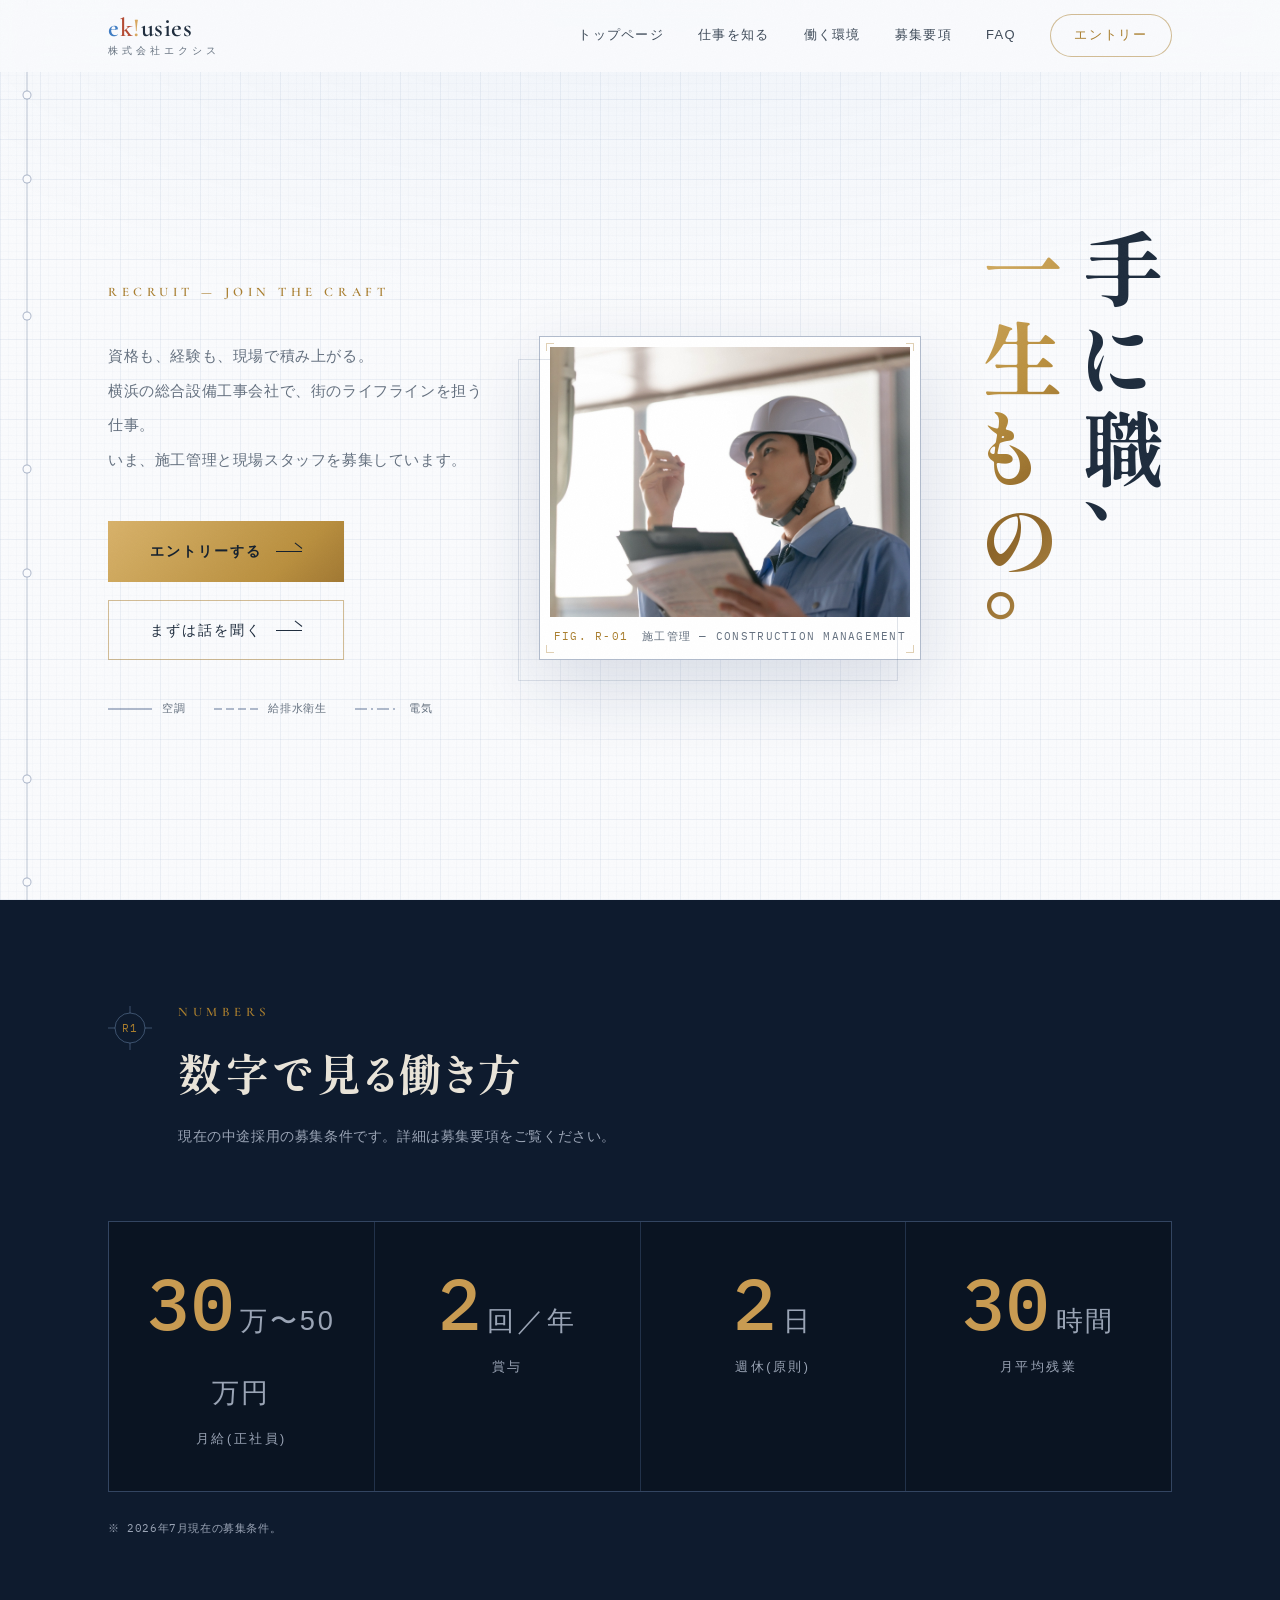
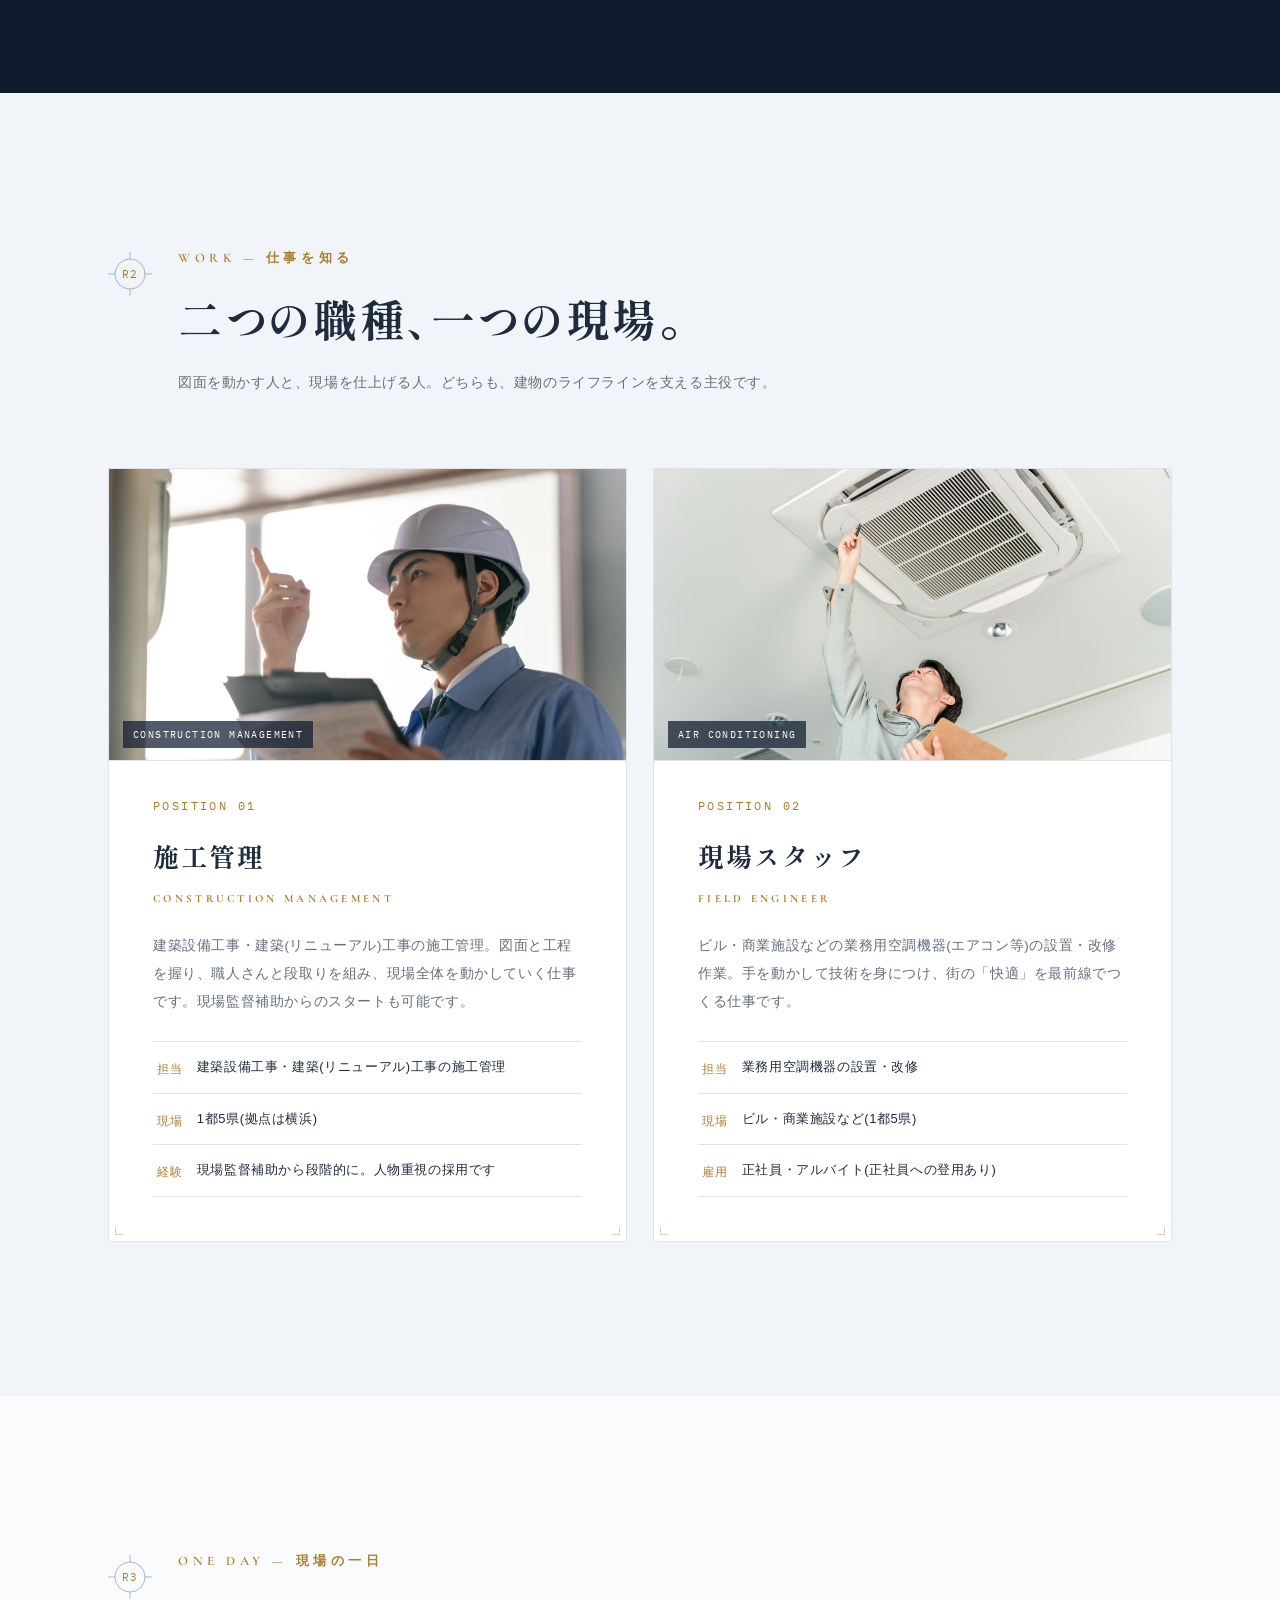
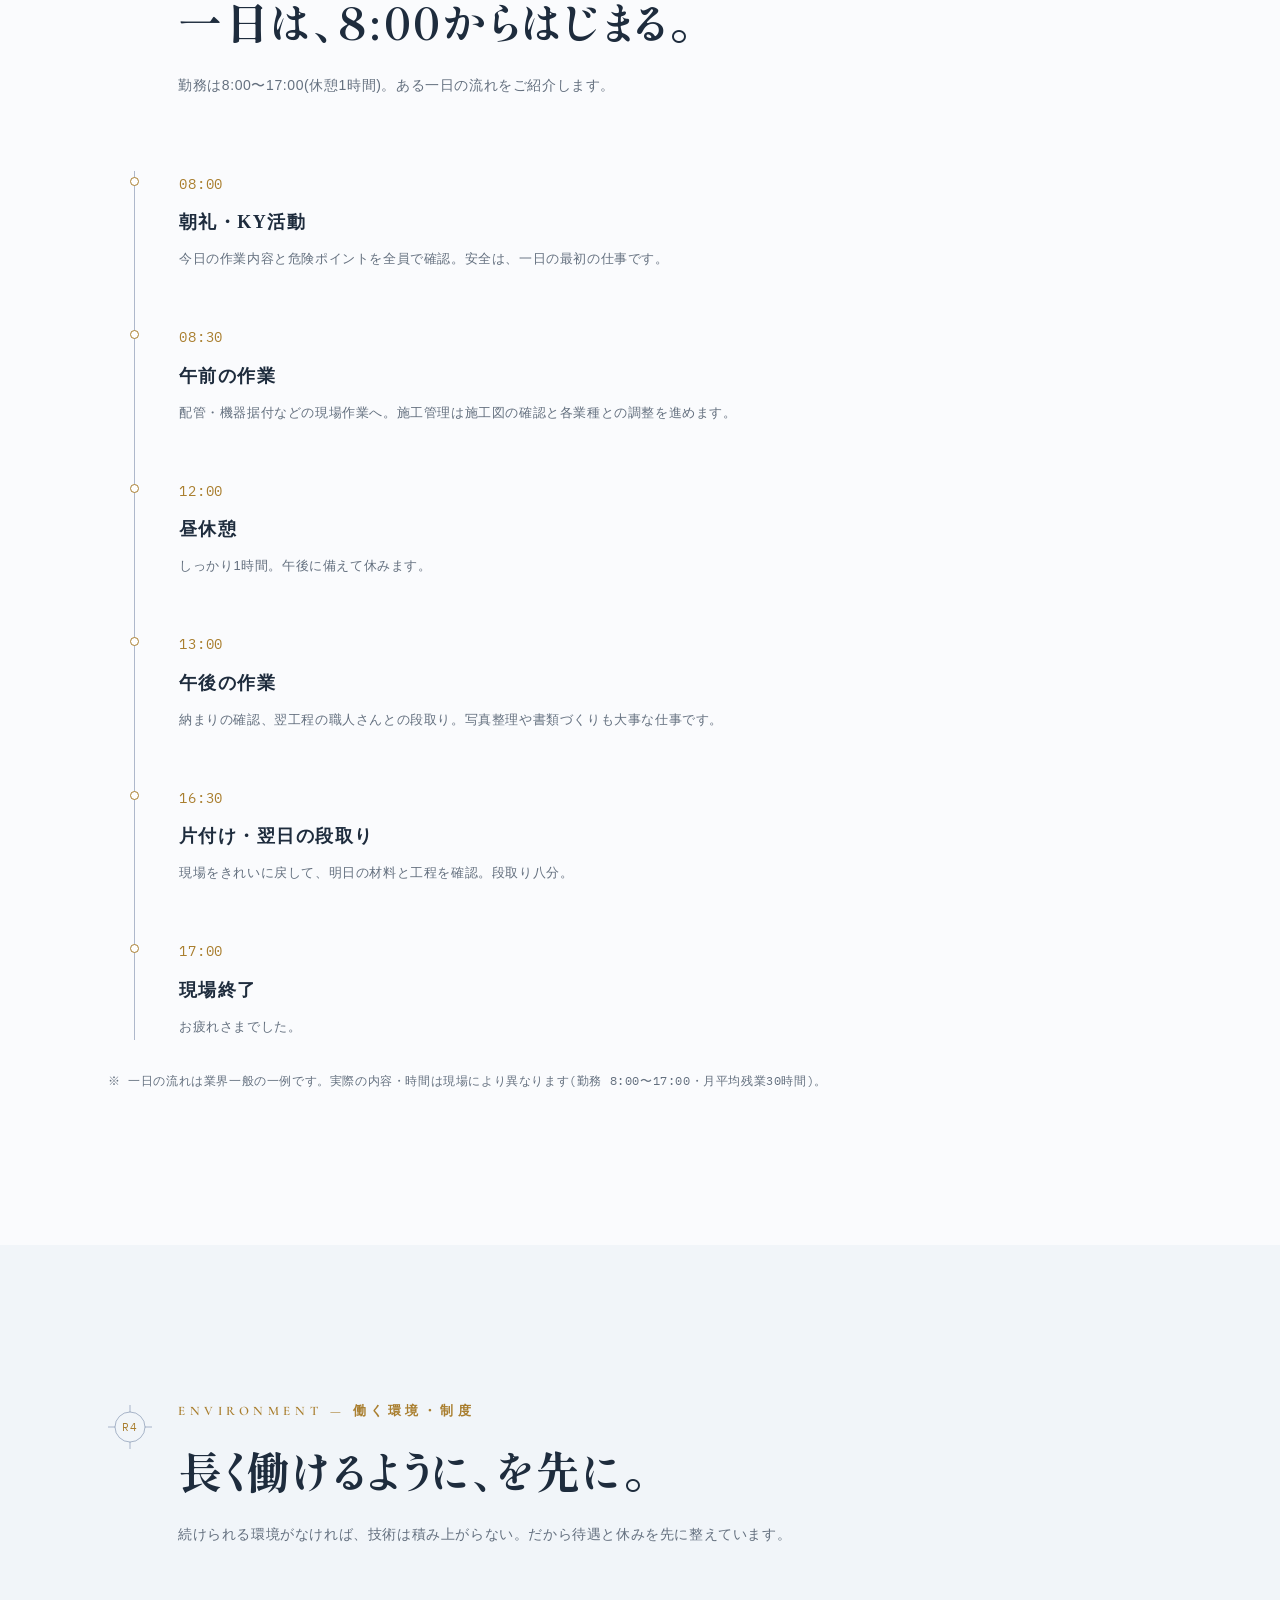
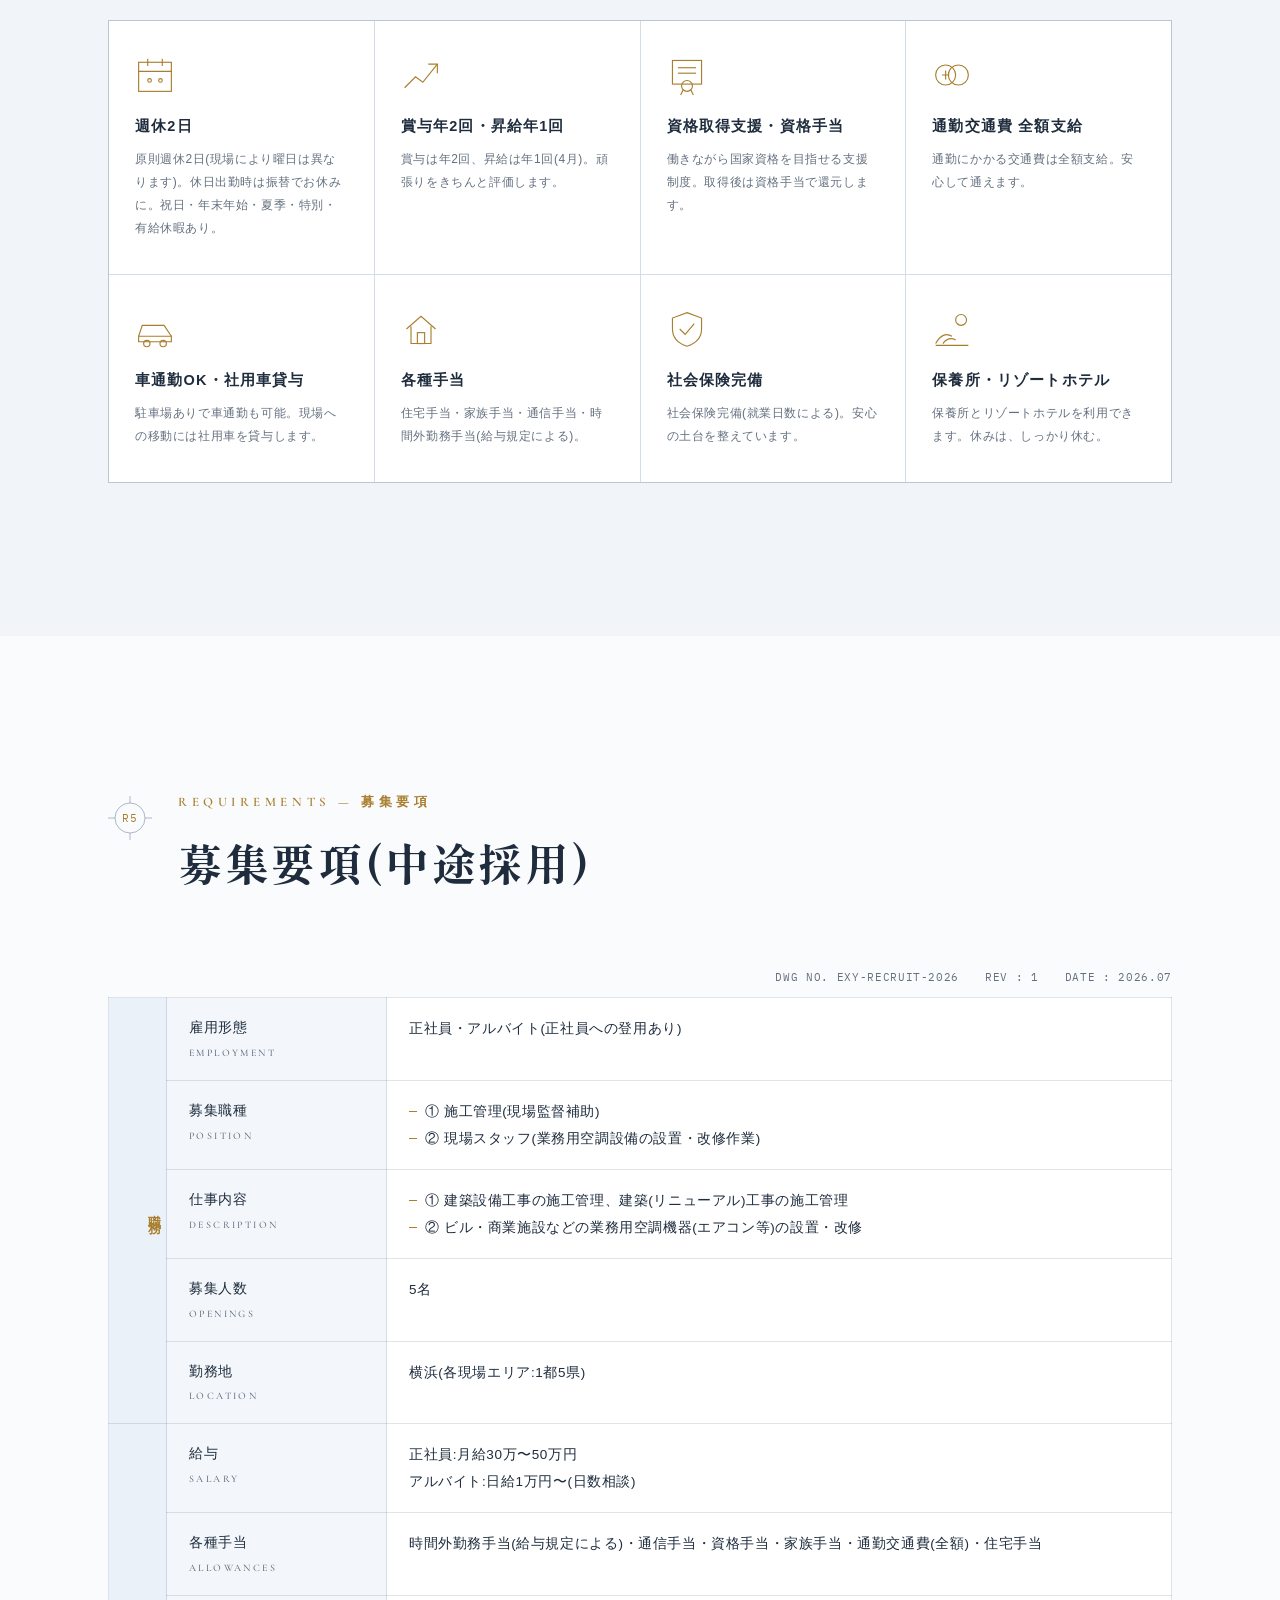
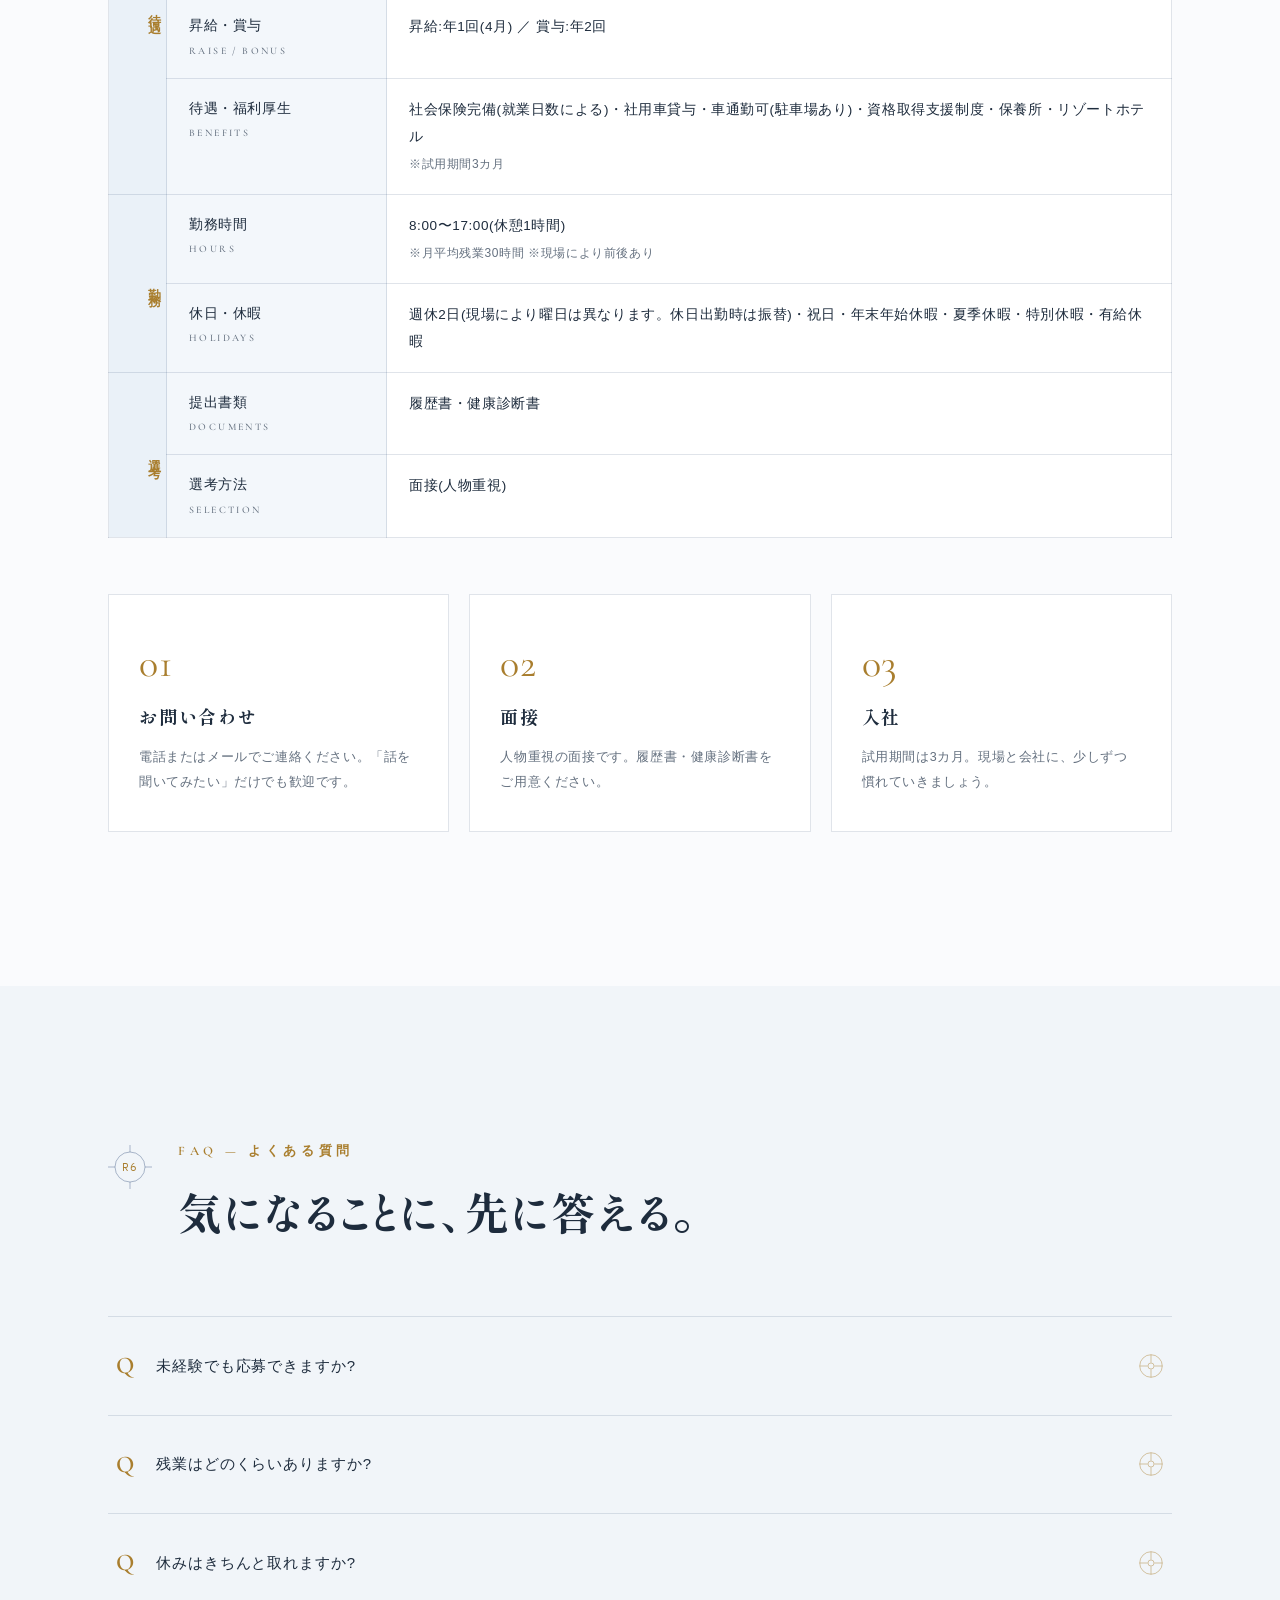
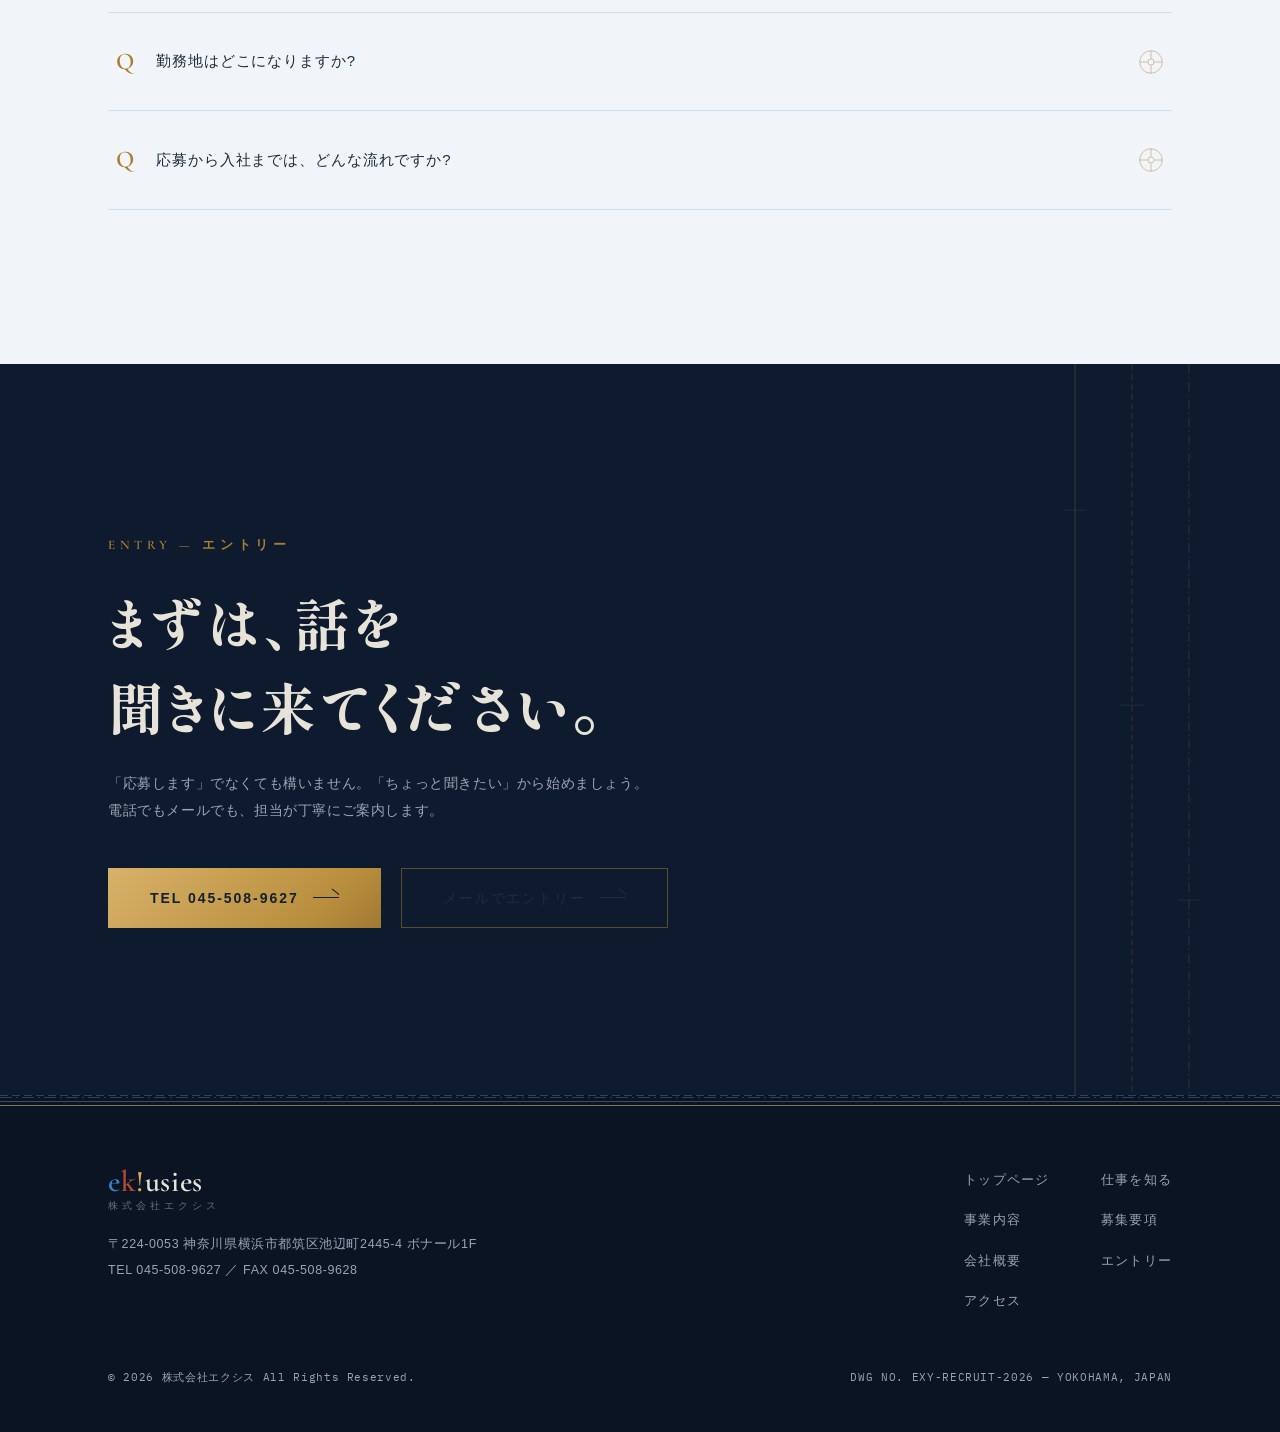
==== commit 30432beb: "FACTSセクションの自己言及的コピーを削除しプレーンな見出しに変更 - 「確かなことだけを、数字で。」→「数字で見るエクシス」 - 採用ページ「条件は、最初に見せる。」→「数字で見る働き方」  Co" ====
--- a/recruit.html
+++ b/recruit.html
@@ -102,9 +102,9 @@
         </svg>
       </span>
       <div>
-        <p class="en-label">NUMBERS — 数字で見る働き方</p>
-        <h2 class="sec-title">条件は、最初に見せる。</h2>
-        <p class="sec-lead">気になることから、正直に。現在の中途採用の募集条件です。</p>
+        <p class="en-label">NUMBERS</p>
+        <h2 class="sec-title">数字で見る働き方</h2>
+        <p class="sec-lead">現在の中途採用の募集条件です。詳細は募集要項をご覧ください。</p>
       </div>
     </div>
 
@@ -126,7 +126,7 @@
         <p class="stat-label">月平均残業</p>
       </div>
     </div>
-    <p class="stat-foot">※ 2026年7月現在の募集条件。詳細は下の募集要項をご覧ください。</p>
+    <p class="stat-foot">※ 2026年7月現在の募集条件。</p>
   </div>
 </section>
 
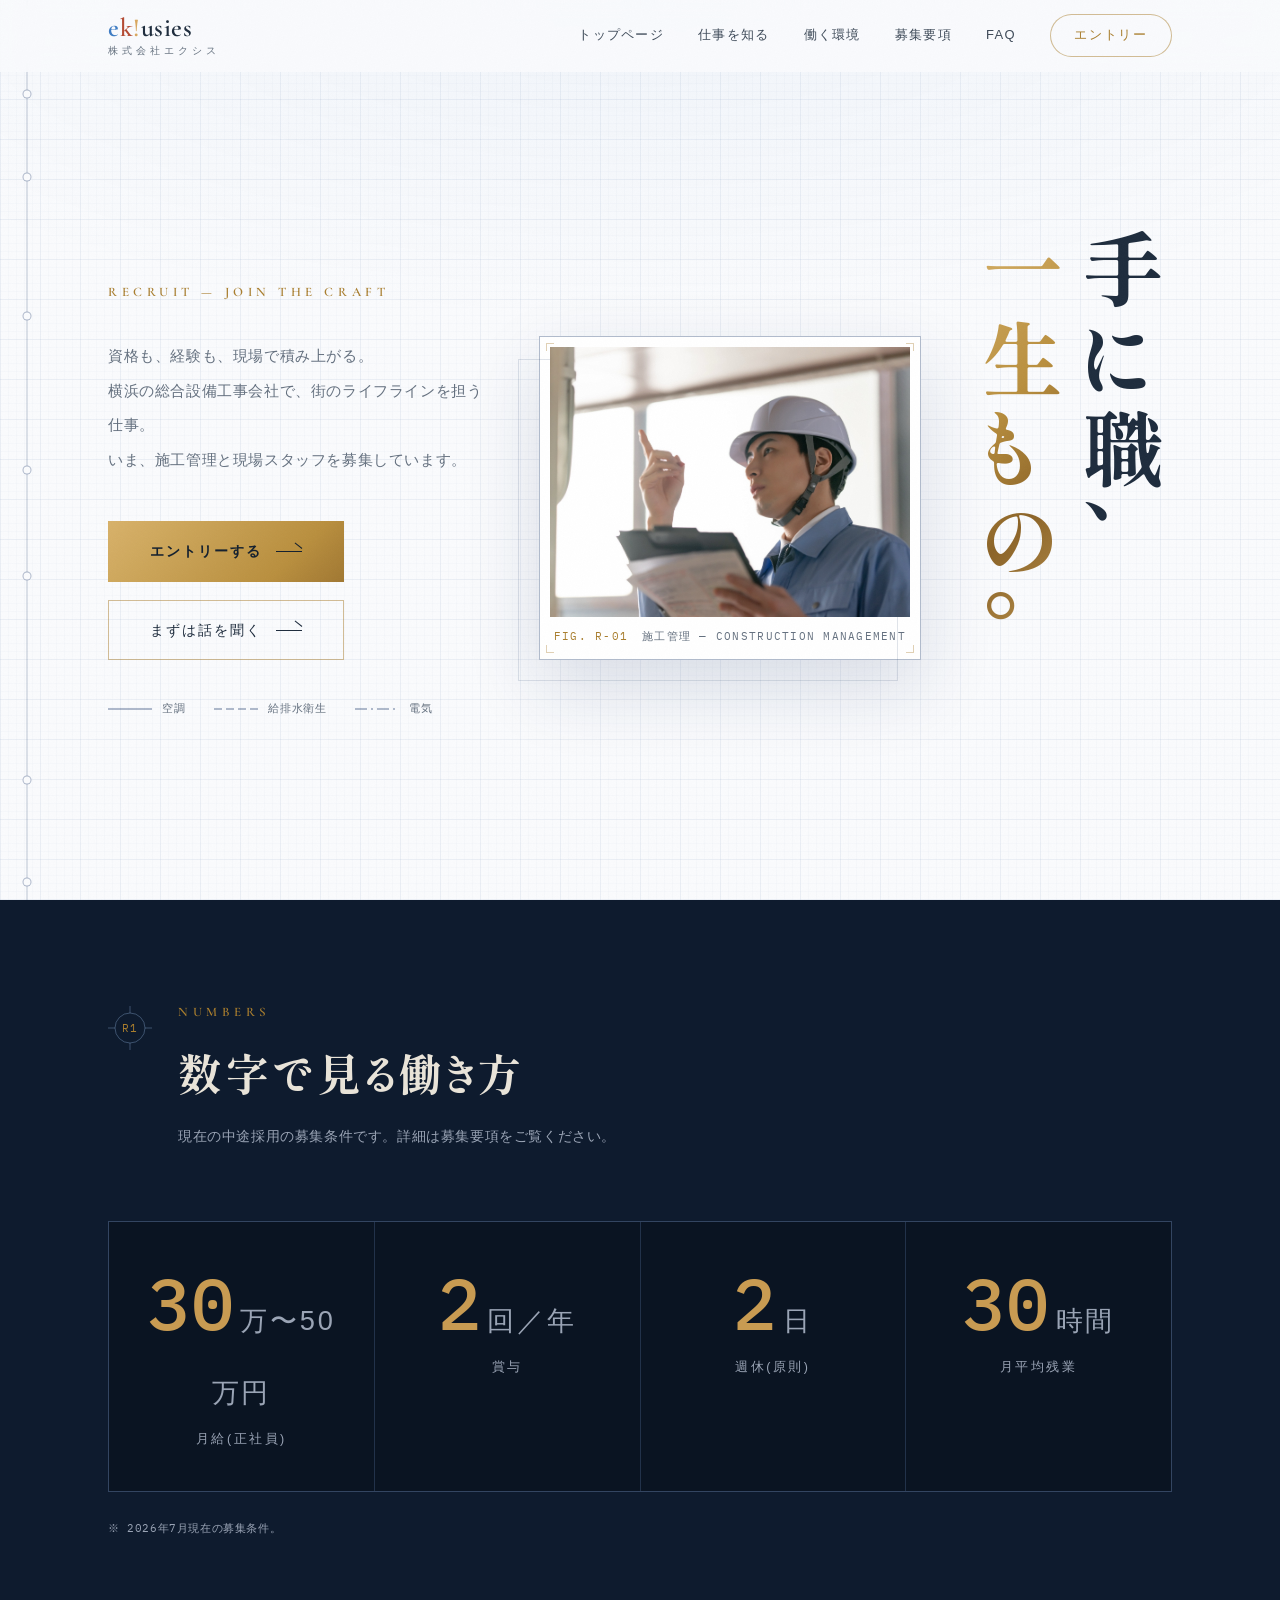
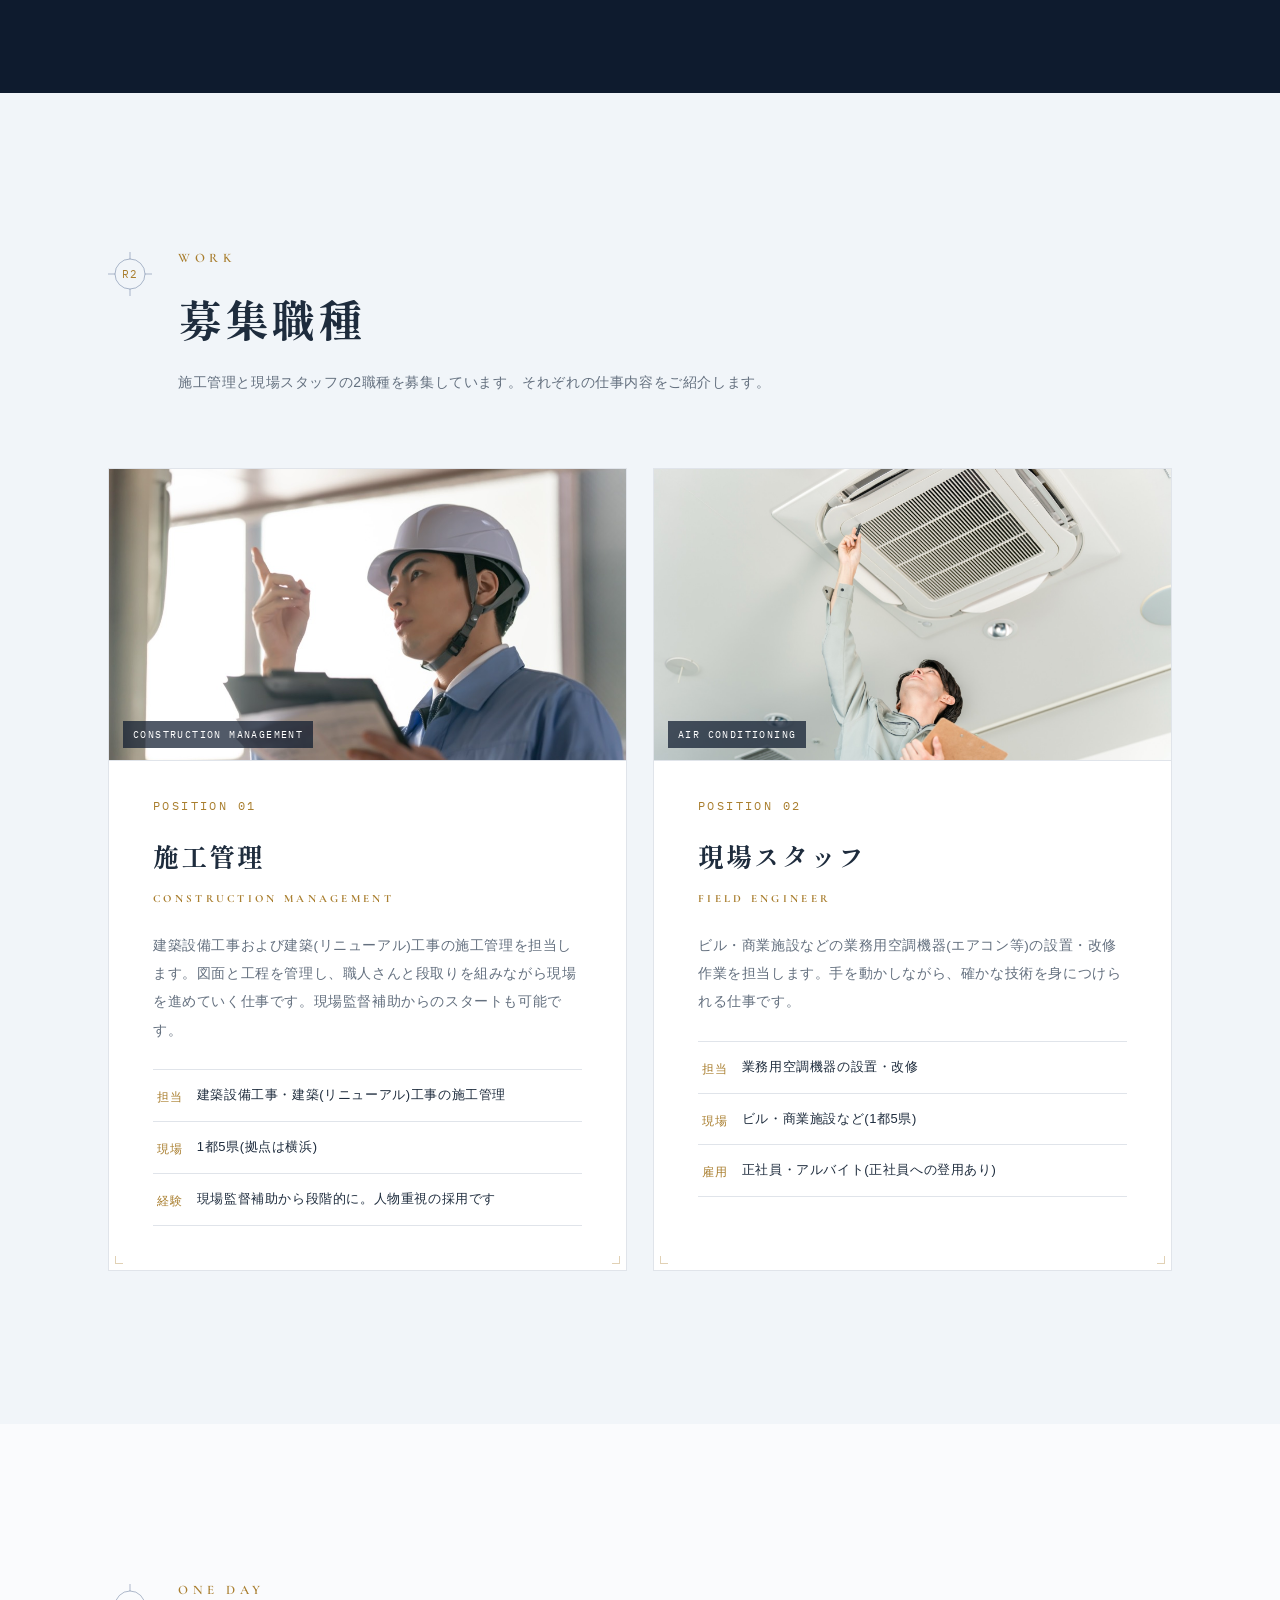
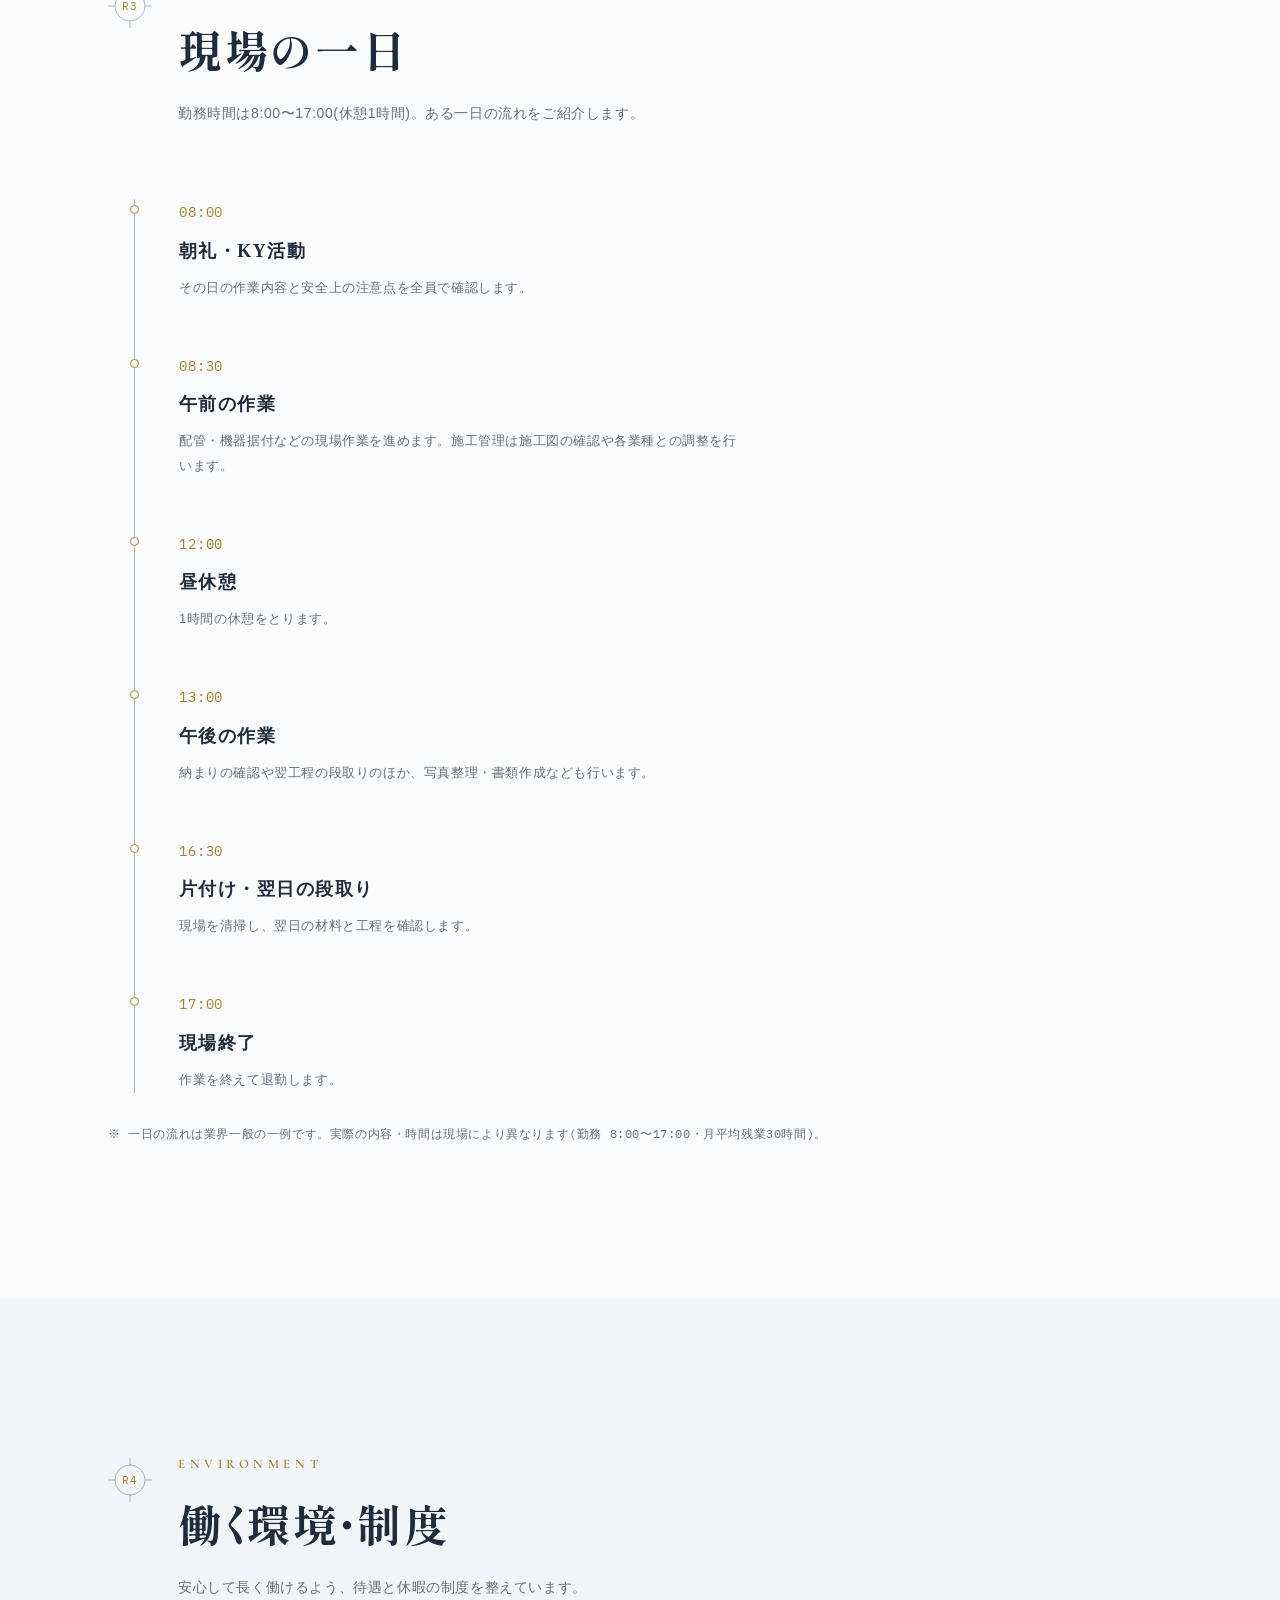
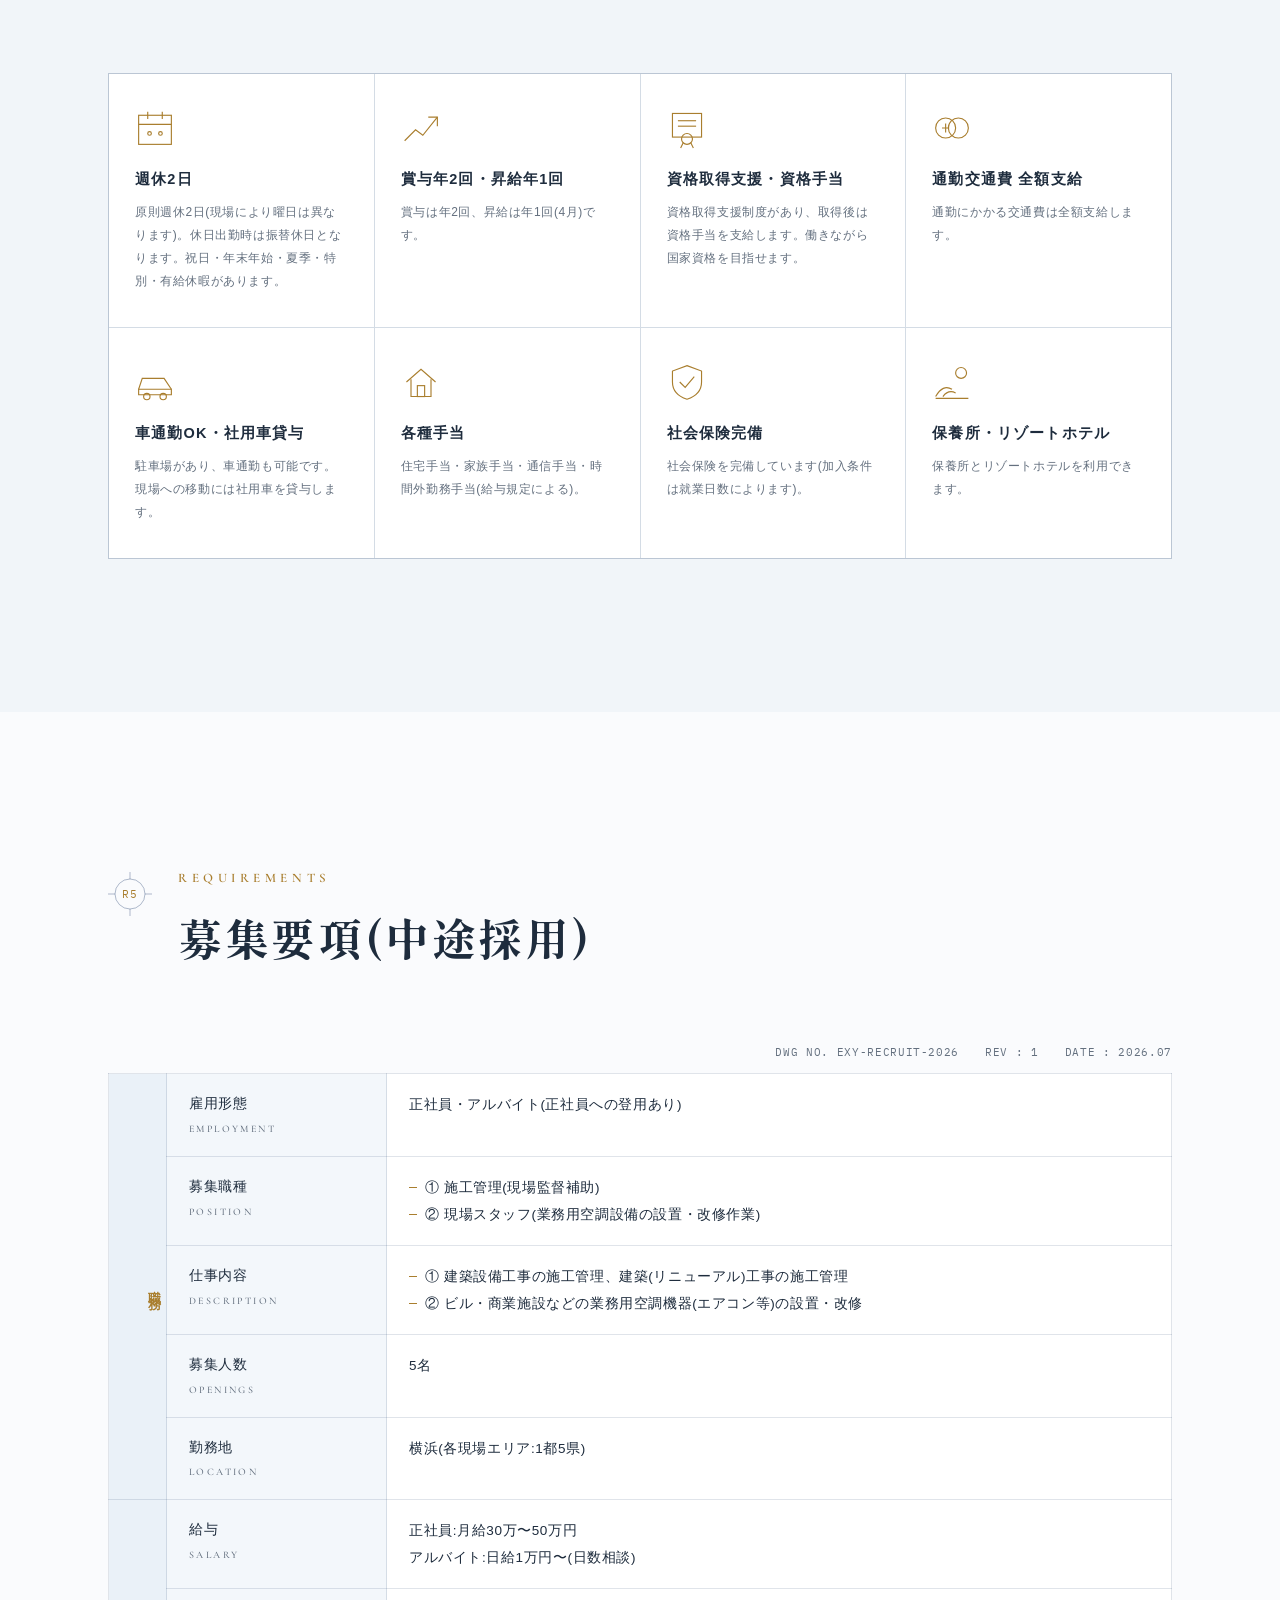
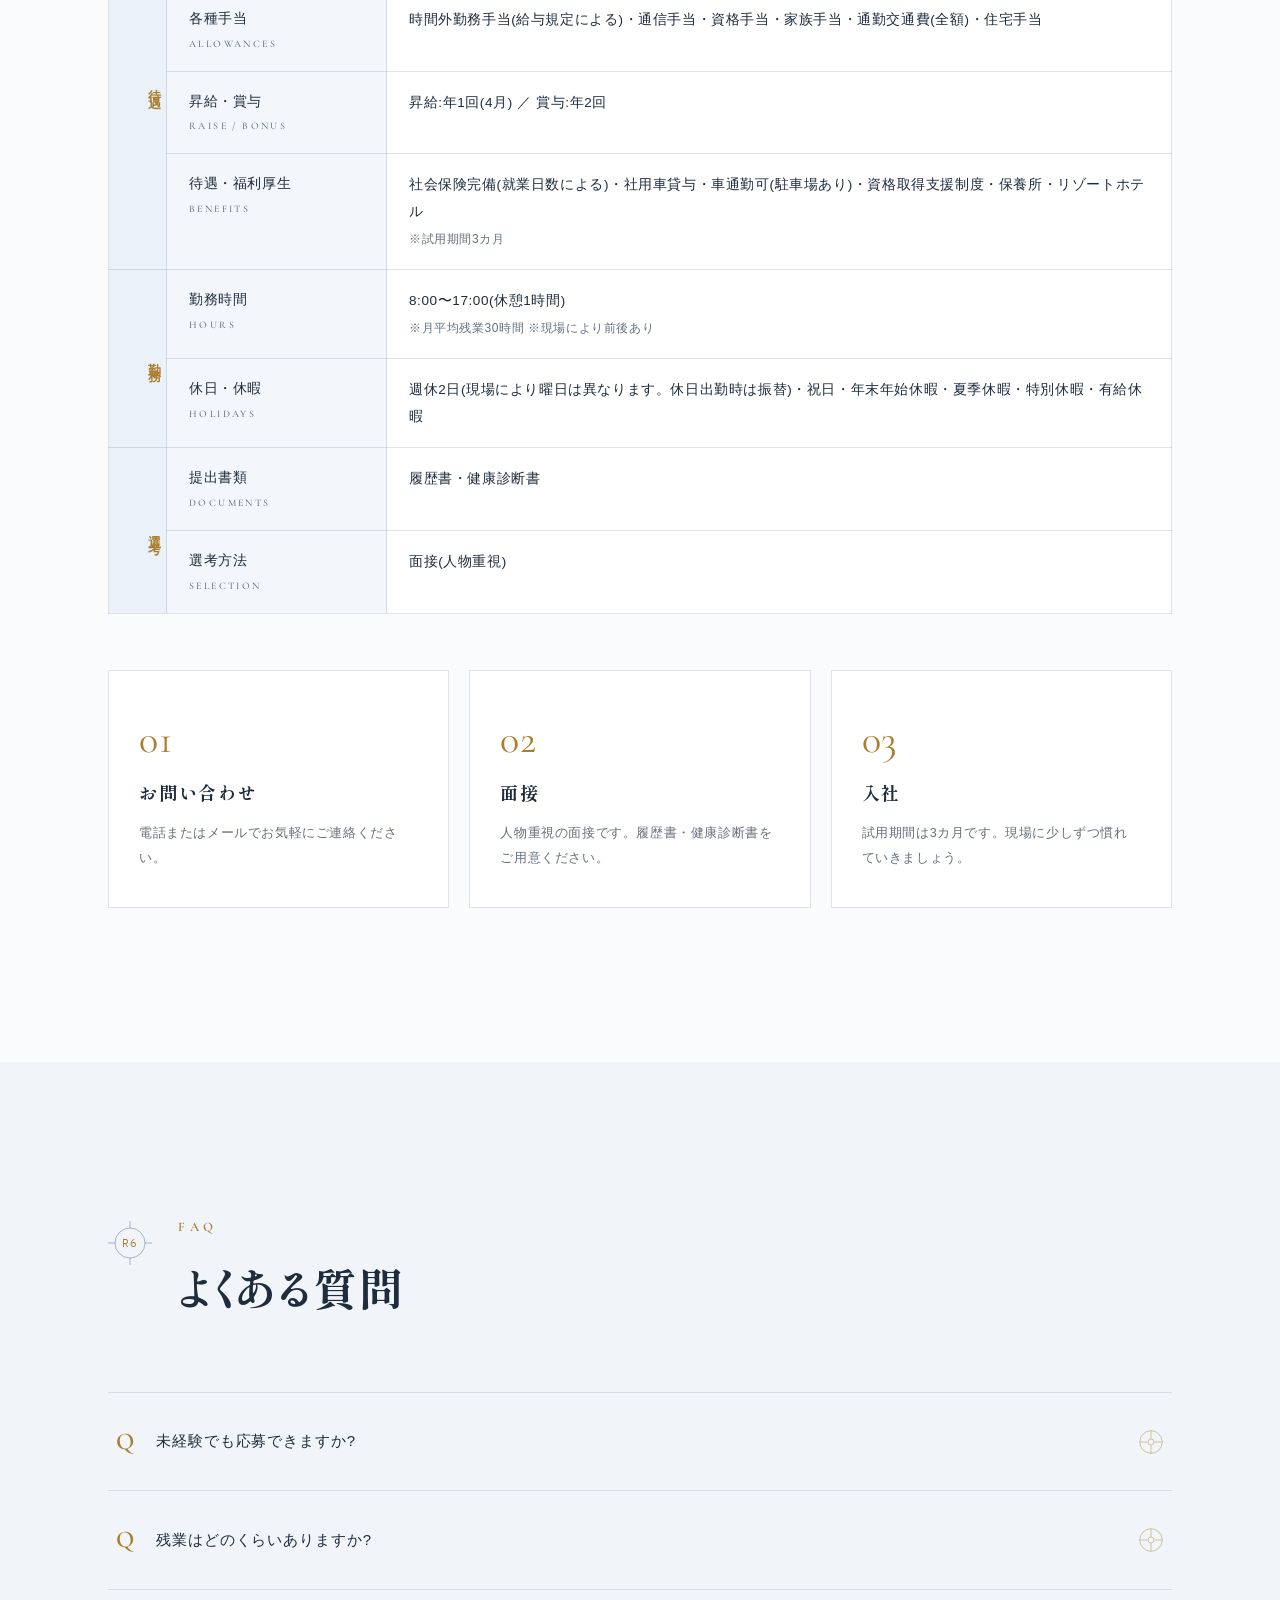
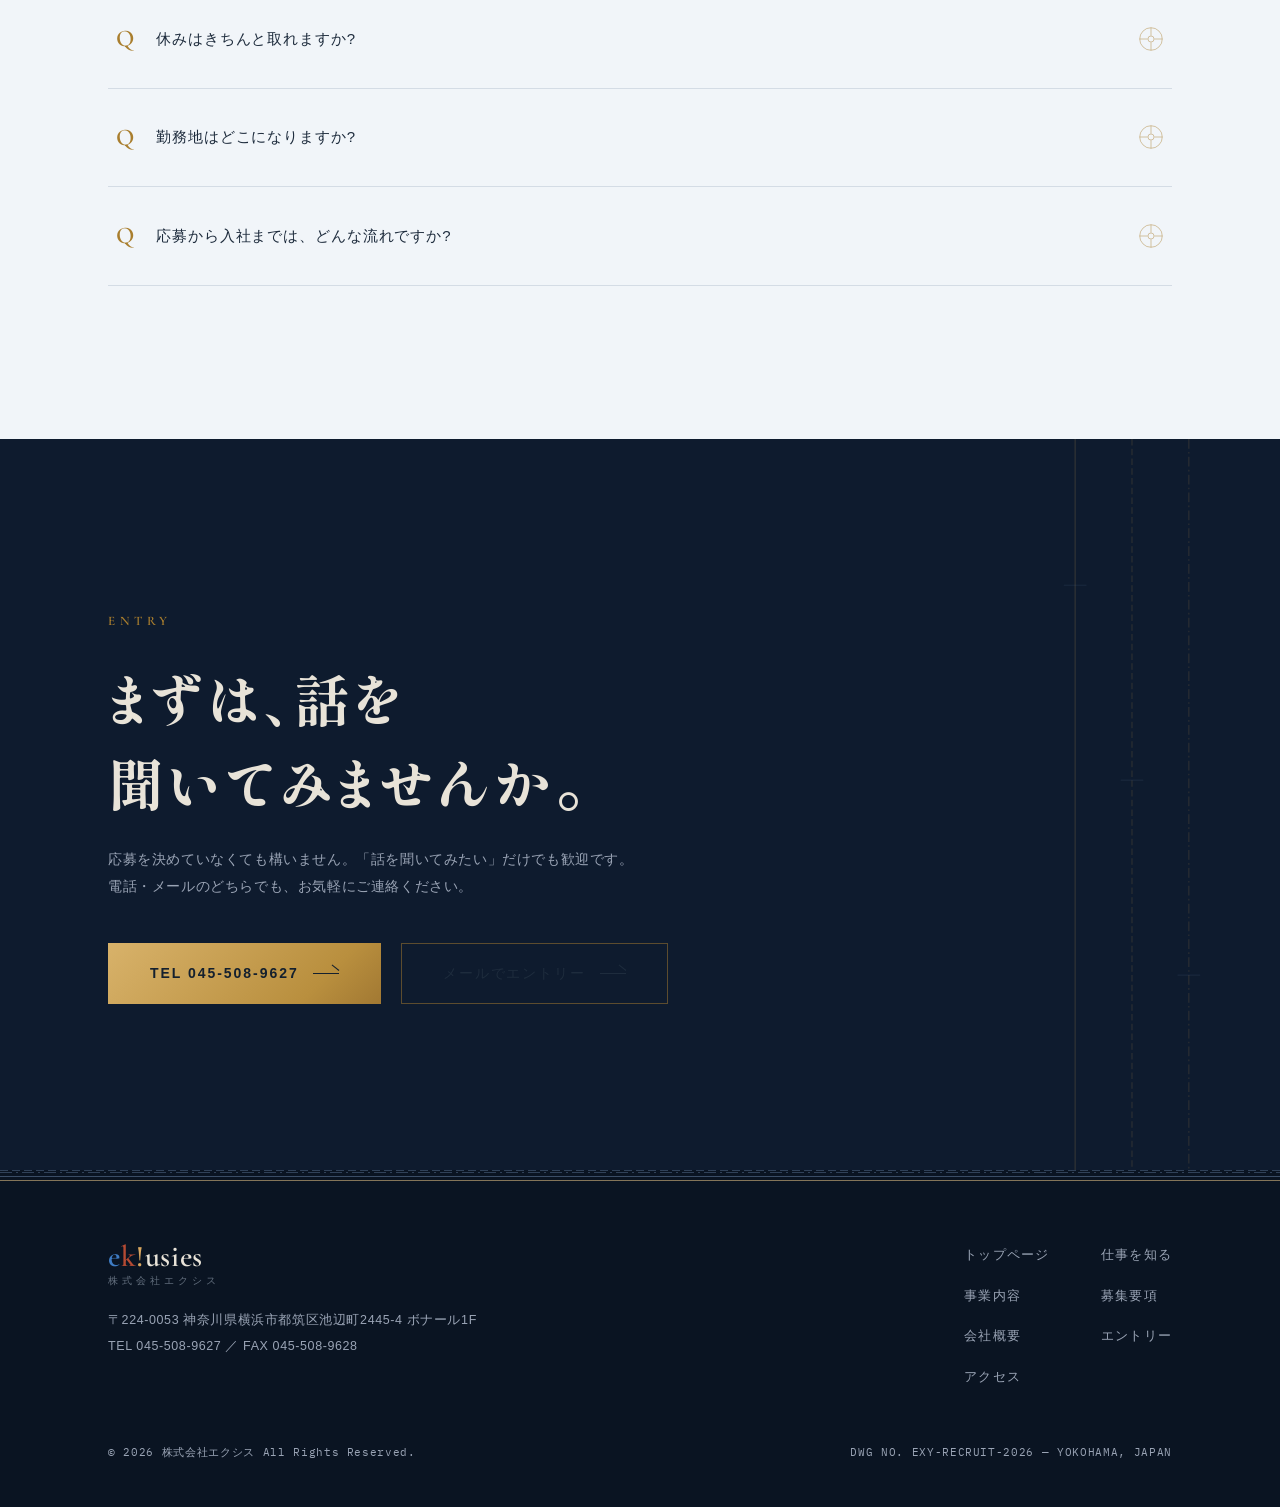
==== commit 093ca7ed: "日本語表現の全面見直し: 情報セクションをプレーンな表現に統一 - 会社概要「図面の表題欄のように〜」リード削除 - 仕事の流れ: 見出し・リードを平易な説明文に変更、工程説明をです・ます調に統一 -" ====
--- a/recruit.html
+++ b/recruit.html
@@ -143,9 +143,9 @@
         </svg>
       </span>
       <div>
-        <p class="en-label">WORK — 仕事を知る</p>
-        <h2 class="sec-title">二つの職種、一つの現場。</h2>
-        <p class="sec-lead">図面を動かす人と、現場を仕上げる人。どちらも、建物のライフラインを支える主役です。</p>
+        <p class="en-label">WORK</p>
+        <h2 class="sec-title">募集職種</h2>
+        <p class="sec-lead">施工管理と現場スタッフの2職種を募集しています。それぞれの仕事内容をご紹介します。</p>
       </div>
     </div>
 
@@ -155,7 +155,7 @@
         <div class="job-photo"><img src="assets/img/worker-survey-card.jpg" alt="図面を手に現場を確認する施工管理スタッフ" loading="lazy"><span class="cap">CONSTRUCTION MANAGEMENT</span></div>
         <p class="j-no">POSITION 01</p>
         <h3>施工管理<span class="j-en">Construction Management</span></h3>
-        <p class="j-desc">建築設備工事・建築(リニューアル)工事の施工管理。図面と工程を握り、職人さんと段取りを組み、現場全体を動かしていく仕事です。現場監督補助からのスタートも可能です。</p>
+        <p class="j-desc">建築設備工事および建築(リニューアル)工事の施工管理を担当します。図面と工程を管理し、職人さんと段取りを組みながら現場を進めていく仕事です。現場監督補助からのスタートも可能です。</p>
         <ul class="j-points">
           <li><span class="k">担当</span><span>建築設備工事・建築(リニューアル)工事の施工管理</span></li>
           <li><span class="k">現場</span><span>1都5県(拠点は横浜)</span></li>
@@ -168,7 +168,7 @@
         <div class="job-photo"><img src="assets/img/aircon-inspection.jpg" alt="天井カセット形エアコンを点検する現場スタッフ" loading="lazy"><span class="cap">AIR CONDITIONING</span></div>
         <p class="j-no">POSITION 02</p>
         <h3>現場スタッフ<span class="j-en">Field Engineer</span></h3>
-        <p class="j-desc">ビル・商業施設などの業務用空調機器(エアコン等)の設置・改修作業。手を動かして技術を身につけ、街の「快適」を最前線でつくる仕事です。</p>
+        <p class="j-desc">ビル・商業施設などの業務用空調機器(エアコン等)の設置・改修作業を担当します。手を動かしながら、確かな技術を身につけられる仕事です。</p>
         <ul class="j-points">
           <li><span class="k">担当</span><span>業務用空調機器の設置・改修</span></li>
           <li><span class="k">現場</span><span>ビル・商業施設など(1都5県)</span></li>
@@ -192,9 +192,9 @@
         </svg>
       </span>
       <div>
-        <p class="en-label">ONE DAY — 現場の一日</p>
-        <h2 class="sec-title">一日は、8:00からはじまる。</h2>
-        <p class="sec-lead">勤務は8:00〜17:00(休憩1時間)。ある一日の流れをご紹介します。</p>
+        <p class="en-label">ONE DAY</p>
+        <h2 class="sec-title">現場の一日</h2>
+        <p class="sec-lead">勤務時間は8:00〜17:00(休憩1時間)。ある一日の流れをご紹介します。</p>
       </div>
     </div>
 
@@ -202,32 +202,32 @@
       <div class="day-item">
         <p class="d-time">08:00</p>
         <h4>朝礼・KY活動</h4>
-        <p>今日の作業内容と危険ポイントを全員で確認。安全は、一日の最初の仕事です。</p>
+        <p>その日の作業内容と安全上の注意点を全員で確認します。</p>
       </div>
       <div class="day-item">
         <p class="d-time">08:30</p>
         <h4>午前の作業</h4>
-        <p>配管・機器据付などの現場作業へ。施工管理は施工図の確認と各業種との調整を進めます。</p>
+        <p>配管・機器据付などの現場作業を進めます。施工管理は施工図の確認や各業種との調整を行います。</p>
       </div>
       <div class="day-item">
         <p class="d-time">12:00</p>
         <h4>昼休憩</h4>
-        <p>しっかり1時間。午後に備えて休みます。</p>
+        <p>1時間の休憩をとります。</p>
       </div>
       <div class="day-item">
         <p class="d-time">13:00</p>
         <h4>午後の作業</h4>
-        <p>納まりの確認、翌工程の職人さんとの段取り。写真整理や書類づくりも大事な仕事です。</p>
+        <p>納まりの確認や翌工程の段取りのほか、写真整理・書類作成なども行います。</p>
       </div>
       <div class="day-item">
         <p class="d-time">16:30</p>
         <h4>片付け・翌日の段取り</h4>
-        <p>現場をきれいに戻して、明日の材料と工程を確認。段取り八分。</p>
+        <p>現場を清掃し、翌日の材料と工程を確認します。</p>
       </div>
       <div class="day-item">
         <p class="d-time">17:00</p>
         <h4>現場終了</h4>
-        <p>お疲れさまでした。</p>
+        <p>作業を終えて退勤します。</p>
       </div>
     </div>
     <p class="day-note">※ 一日の流れは業界一般の一例です。実際の内容・時間は現場により異なります(勤務 8:00〜17:00・月平均残業30時間)。</p>
@@ -247,9 +247,9 @@
         </svg>
       </span>
       <div>
-        <p class="en-label">ENVIRONMENT — 働く環境・制度</p>
-        <h2 class="sec-title">長く働けるように、を先に。</h2>
-        <p class="sec-lead">続けられる環境がなければ、技術は積み上がらない。だから待遇と休みを先に整えています。</p>
+        <p class="en-label">ENVIRONMENT</p>
+        <h2 class="sec-title">働く環境・制度</h2>
+        <p class="sec-lead">安心して長く働けるよう、待遇と休暇の制度を整えています。</p>
       </div>
     </div>
 
@@ -257,27 +257,27 @@
       <div class="benefit-cell">
         <svg viewBox="0 0 44 44" aria-hidden="true"><rect x="4" y="8" width="36" height="32"/><line x1="4" y1="18" x2="40" y2="18"/><line x1="14" y1="4" x2="14" y2="12"/><line x1="30" y1="4" x2="30" y2="12"/><circle cx="16" cy="28" r="2"/><circle cx="28" cy="28" r="2"/></svg>
         <h4>週休2日</h4>
-        <p>原則週休2日(現場により曜日は異なります)。休日出勤時は振替でお休みに。祝日・年末年始・夏季・特別・有給休暇あり。</p>
+        <p>原則週休2日(現場により曜日は異なります)。休日出勤時は振替休日となります。祝日・年末年始・夏季・特別・有給休暇があります。</p>
       </div>
       <div class="benefit-cell">
         <svg viewBox="0 0 44 44" aria-hidden="true"><polyline points="4,36 16,24 24,30 40,10"/><polyline points="30,10 40,10 40,20"/></svg>
         <h4>賞与年2回・昇給年1回</h4>
-        <p>賞与は年2回、昇給は年1回(4月)。頑張りをきちんと評価します。</p>
+        <p>賞与は年2回、昇給は年1回(4月)です。</p>
       </div>
       <div class="benefit-cell">
         <svg viewBox="0 0 44 44" aria-hidden="true"><rect x="6" y="6" width="32" height="26"/><line x1="12" y1="14" x2="32" y2="14"/><line x1="12" y1="20" x2="32" y2="20"/><circle cx="22" cy="34" r="6"/><path d="M18 38 L15 44 M26 38 L29 44"/></svg>
         <h4>資格取得支援・資格手当</h4>
-        <p>働きながら国家資格を目指せる支援制度。取得後は資格手当で還元します。</p>
+        <p>資格取得支援制度があり、取得後は資格手当を支給します。働きながら国家資格を目指せます。</p>
       </div>
       <div class="benefit-cell">
         <svg viewBox="0 0 44 44" aria-hidden="true"><circle cx="15" cy="22" r="11"/><circle cx="29" cy="22" r="11"/><path d="M15 17 v10 M11 22 h8"/></svg>
         <h4>通勤交通費 全額支給</h4>
-        <p>通勤にかかる交通費は全額支給。安心して通えます。</p>
+        <p>通勤にかかる交通費は全額支給します。</p>
       </div>
       <div class="benefit-cell">
         <svg viewBox="0 0 44 44" aria-hidden="true"><path d="M4 30 L8 18 h24 l8 12"/><path d="M4 30 h36 v6 h-36 z"/><circle cx="13" cy="38" r="3.5"/><circle cx="31" cy="38" r="3.5"/></svg>
         <h4>車通勤OK・社用車貸与</h4>
-        <p>駐車場ありで車通勤も可能。現場への移動には社用車を貸与します。</p>
+        <p>駐車場があり、車通勤も可能です。現場への移動には社用車を貸与します。</p>
       </div>
       <div class="benefit-cell">
         <svg viewBox="0 0 44 44" aria-hidden="true"><path d="M6 22 L22 8 L38 22"/><path d="M11 19 V38 h22 V19"/><rect x="18" y="26" width="8" height="12"/></svg>
@@ -287,12 +287,12 @@
       <div class="benefit-cell">
         <svg viewBox="0 0 44 44" aria-hidden="true"><path d="M22 4 L38 10 V22 C38 32 31 38 22 41 C13 38 6 32 6 22 V10 Z"/><polyline points="14,22 20,28 30,16"/></svg>
         <h4>社会保険完備</h4>
-        <p>社会保険完備(就業日数による)。安心の土台を整えています。</p>
+        <p>社会保険を完備しています(加入条件は就業日数によります)。</p>
       </div>
       <div class="benefit-cell">
         <svg viewBox="0 0 44 44" aria-hidden="true"><circle cx="32" cy="12" r="6"/><path d="M4 38 q8 -14 18 -8 M12 38 q6 -8 14 -4"/><line x1="4" y1="40" x2="40" y2="40"/></svg>
         <h4>保養所・リゾートホテル</h4>
-        <p>保養所とリゾートホテルを利用できます。休みは、しっかり休む。</p>
+        <p>保養所とリゾートホテルを利用できます。</p>
       </div>
     </div>
   </div>
@@ -311,7 +311,7 @@
         </svg>
       </span>
       <div>
-        <p class="en-label">REQUIREMENTS — 募集要項</p>
+        <p class="en-label">REQUIREMENTS</p>
         <h2 class="sec-title">募集要項(中途採用)</h2>
       </div>
     </div>
@@ -403,7 +403,7 @@
       <div class="flow-step">
         <p class="f-no">01</p>
         <h4>お問い合わせ</h4>
-        <p>電話またはメールでご連絡ください。「話を聞いてみたい」だけでも歓迎です。</p>
+        <p>電話またはメールでお気軽にご連絡ください。</p>
       </div>
       <div class="flow-step">
         <p class="f-no">02</p>
@@ -413,7 +413,7 @@
       <div class="flow-step">
         <p class="f-no">03</p>
         <h4>入社</h4>
-        <p>試用期間は3カ月。現場と会社に、少しずつ慣れていきましょう。</p>
+        <p>試用期間は3カ月です。現場に少しずつ慣れていきましょう。</p>
       </div>
     </div>
   </div>
@@ -432,8 +432,8 @@
         </svg>
       </span>
       <div>
-        <p class="en-label">FAQ — よくある質問</p>
-        <h2 class="sec-title">気になることに、先に答える。</h2>
+        <p class="en-label">FAQ</p>
+        <h2 class="sec-title">よくある質問</h2>
       </div>
     </div>
 
@@ -520,9 +520,9 @@
     </svg>
   </div>
   <div class="container reveal">
-    <span class="en-label">ENTRY — エントリー</span>
-    <h2 class="bridge-title">まずは、話を<br>聞きに来てください。</h2>
-    <p class="bridge-sub">「応募します」でなくても構いません。「ちょっと聞きたい」から始めましょう。<br>電話でもメールでも、担当が丁寧にご案内します。</p>
+    <span class="en-label">ENTRY</span>
+    <h2 class="bridge-title">まずは、話を<br>聞いてみませんか。</h2>
+    <p class="bridge-sub">応募を決めていなくても構いません。「話を聞いてみたい」だけでも歓迎です。<br>電話・メールのどちらでも、お気軽にご連絡ください。</p>
     <div class="bridge-cta">
       <a class="btn btn-solid" href="tel:045-508-9627">TEL 045-508-9627<span class="arrow"></span></a>
       <a class="btn btn-outline" href="mailto:info@ekusies-k.co.jp?subject=%E6%8E%A1%E7%94%A8%E5%BF%9C%E5%8B%9F%E3%81%AB%E3%81%A4%E3%81%84%E3%81%A6&body=%E3%81%8A%E5%90%8D%E5%89%8D%EF%BC%9A%0D%0A%E3%81%94%E5%B8%8C%E6%9C%9B%E8%81%B7%E7%A8%AE%EF%BC%9A%0D%0A%E3%81%8A%E9%9B%BB%E8%A9%B1%E7%95%AA%E5%8F%B7%EF%BC%9A%0D%0A%E3%81%94%E8%B3%AA%E5%95%8F%E3%81%AA%E3%81%A9%EF%BC%9A%0D%0A">メールでエントリー<span class="arrow"></span></a>
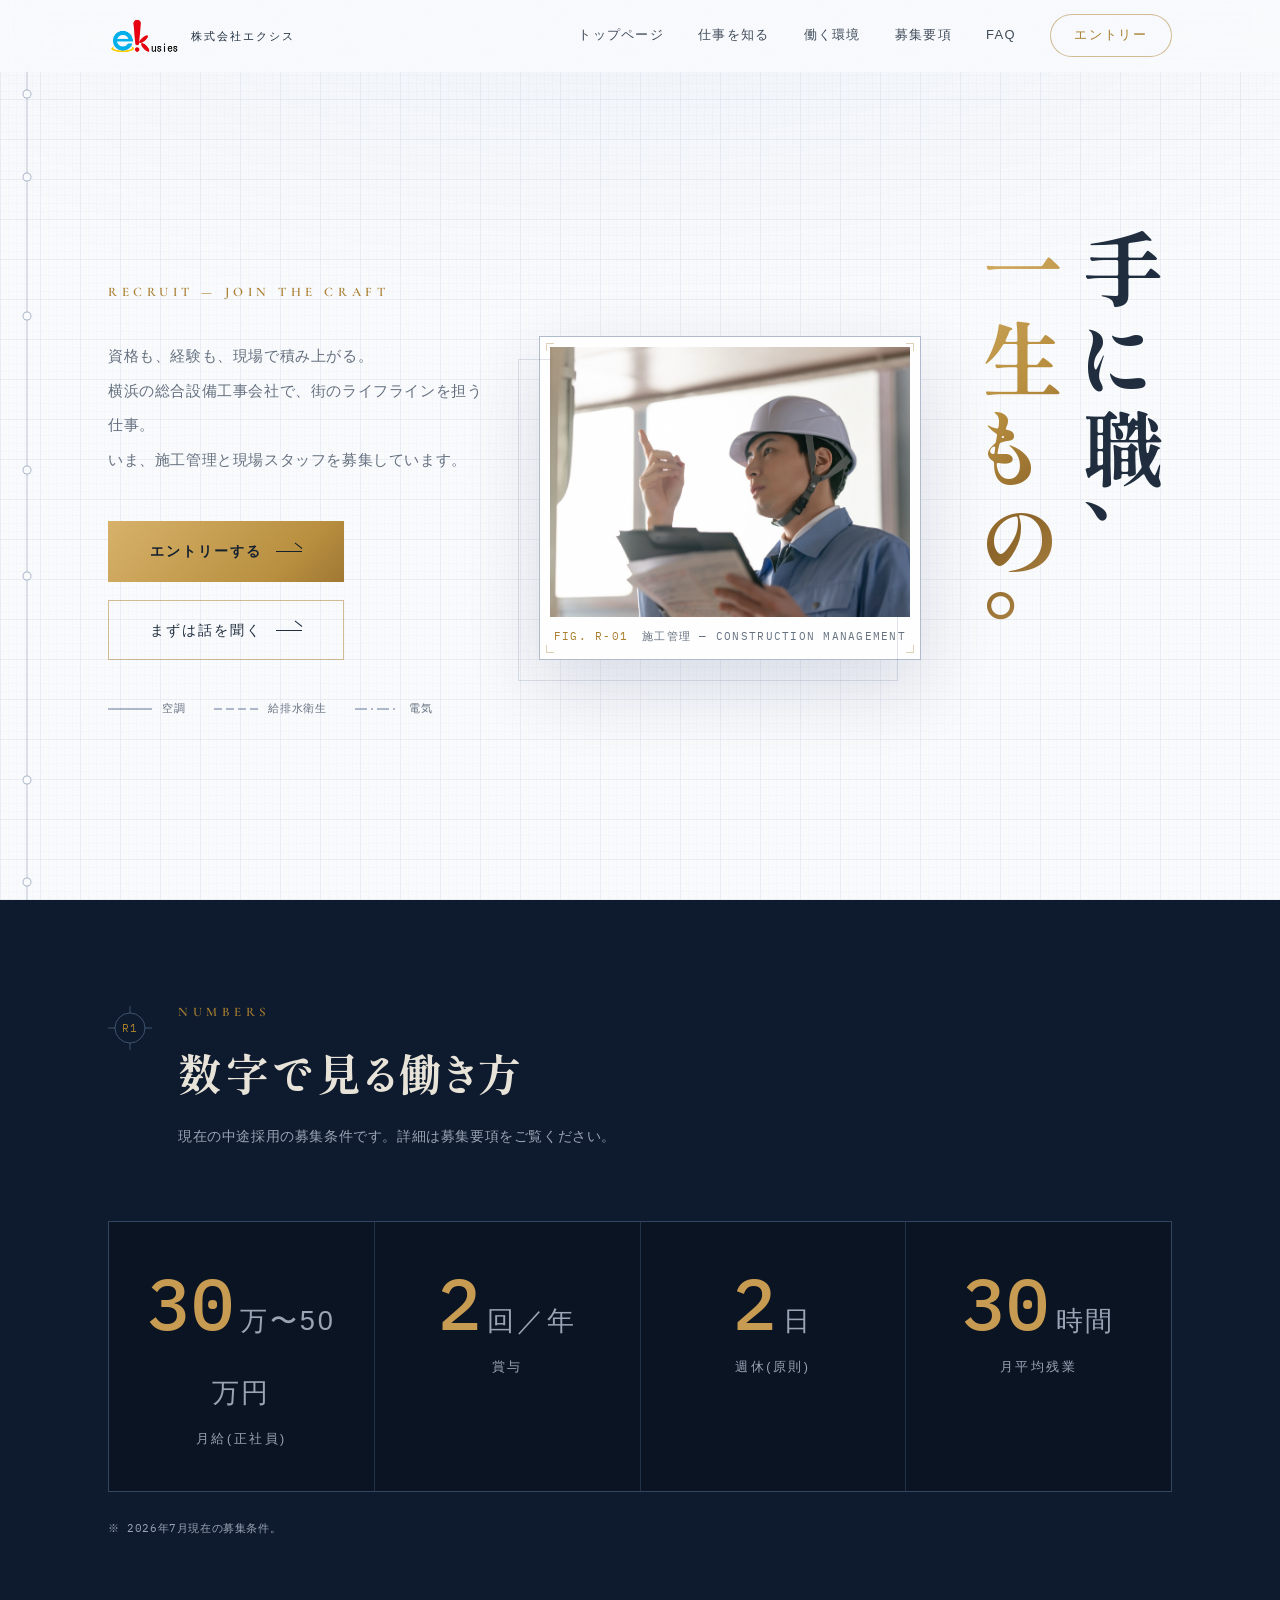
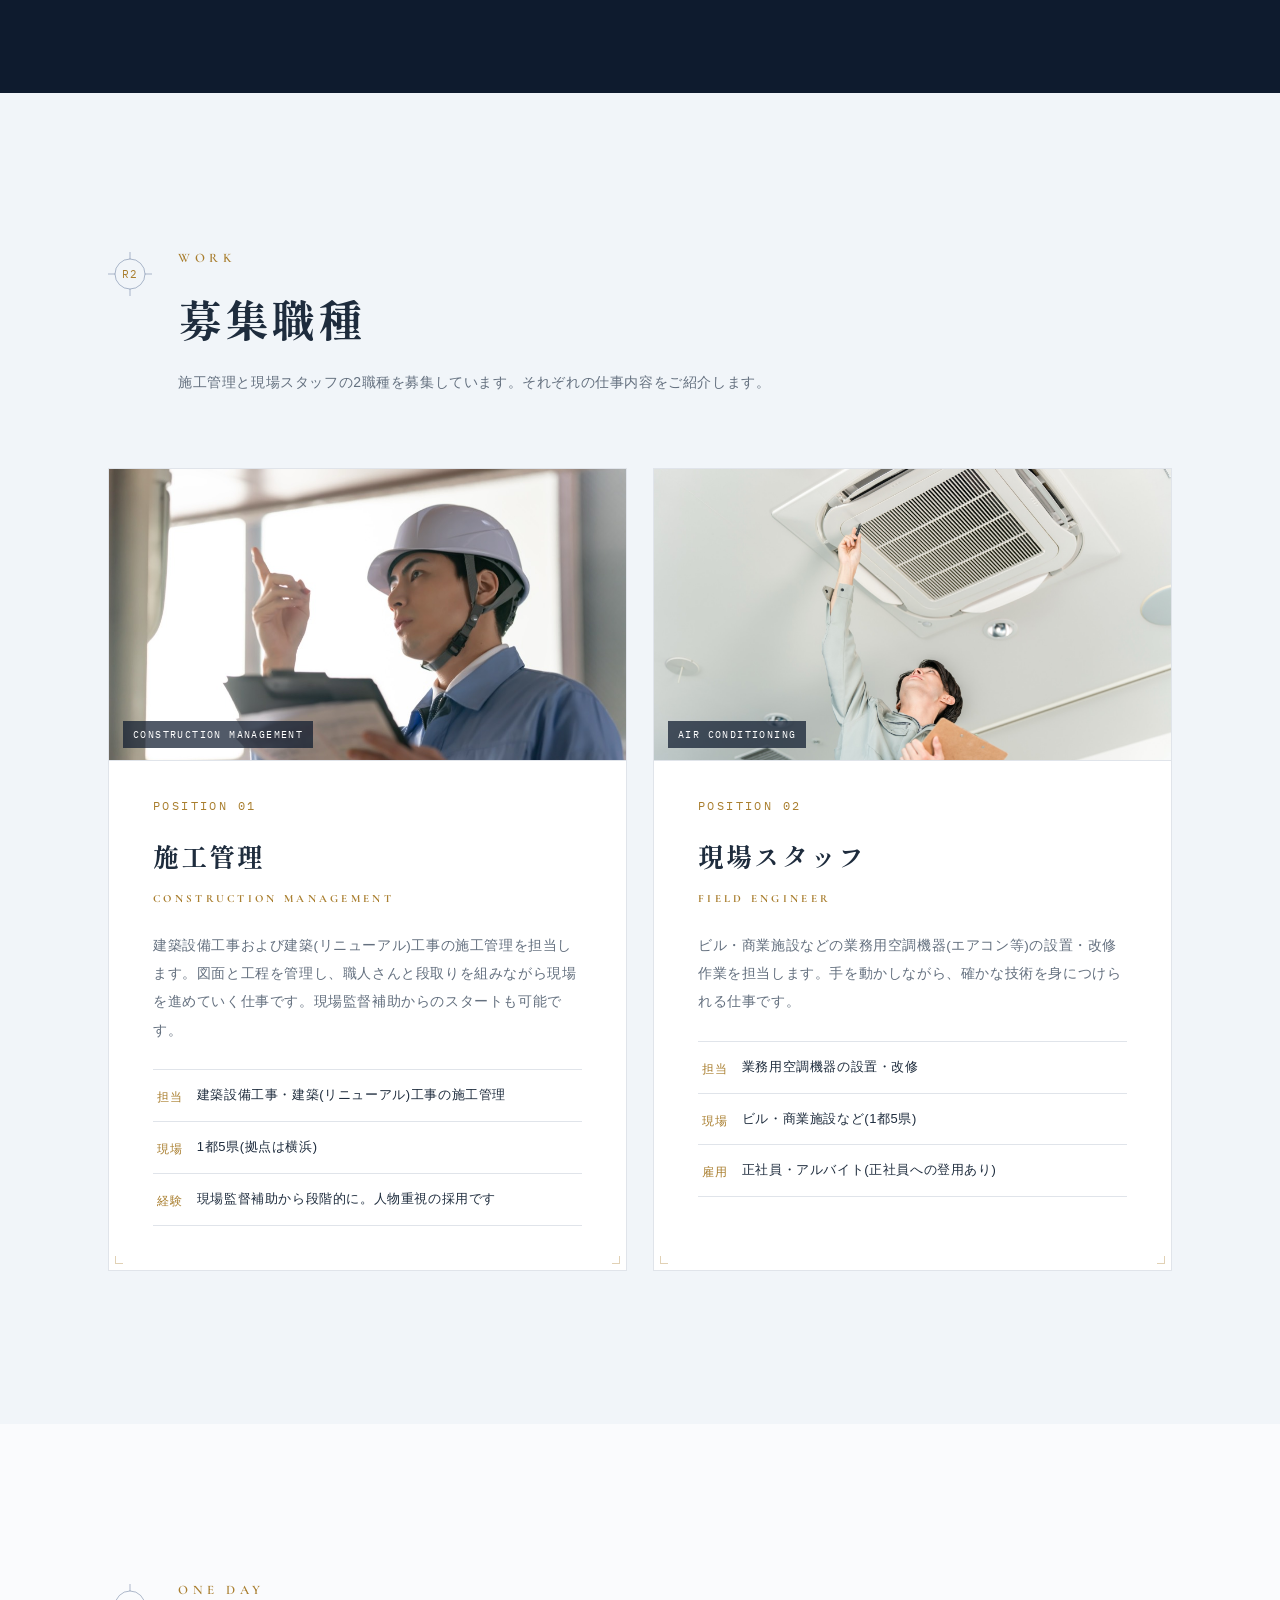
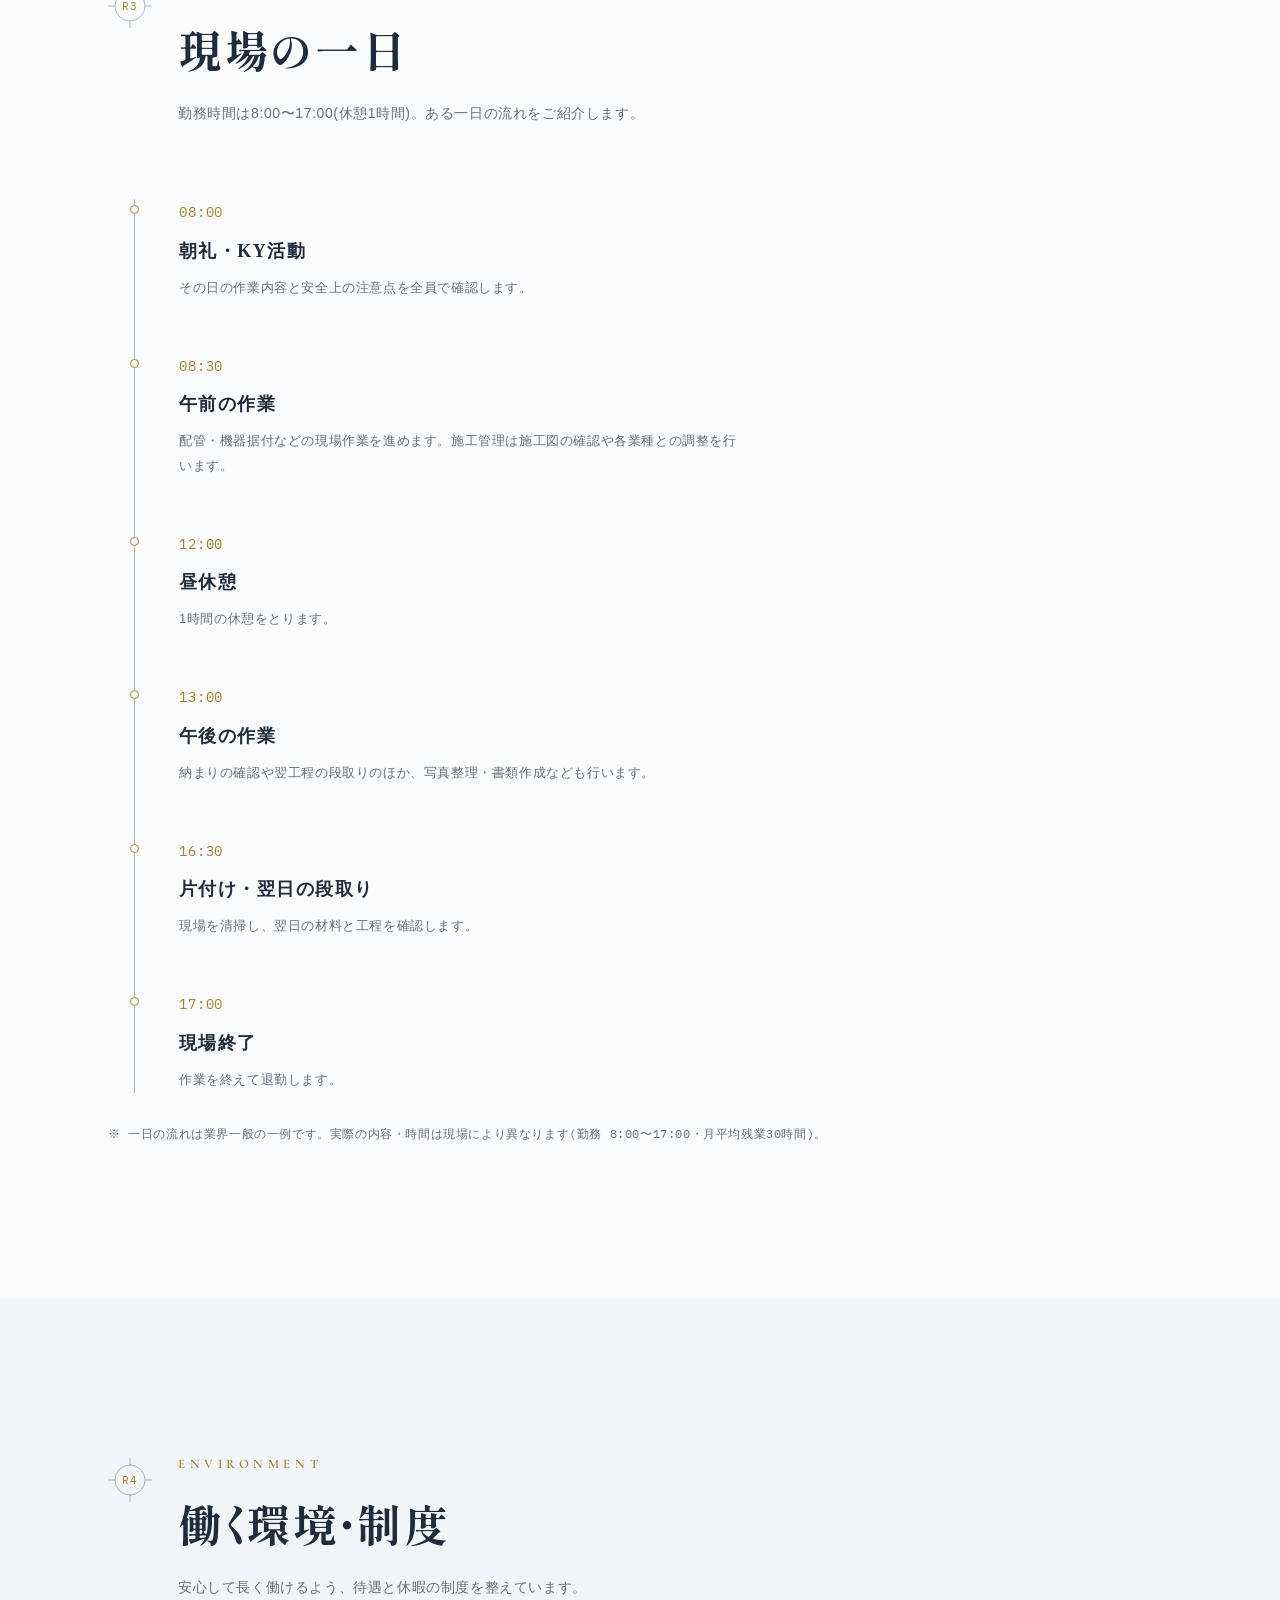
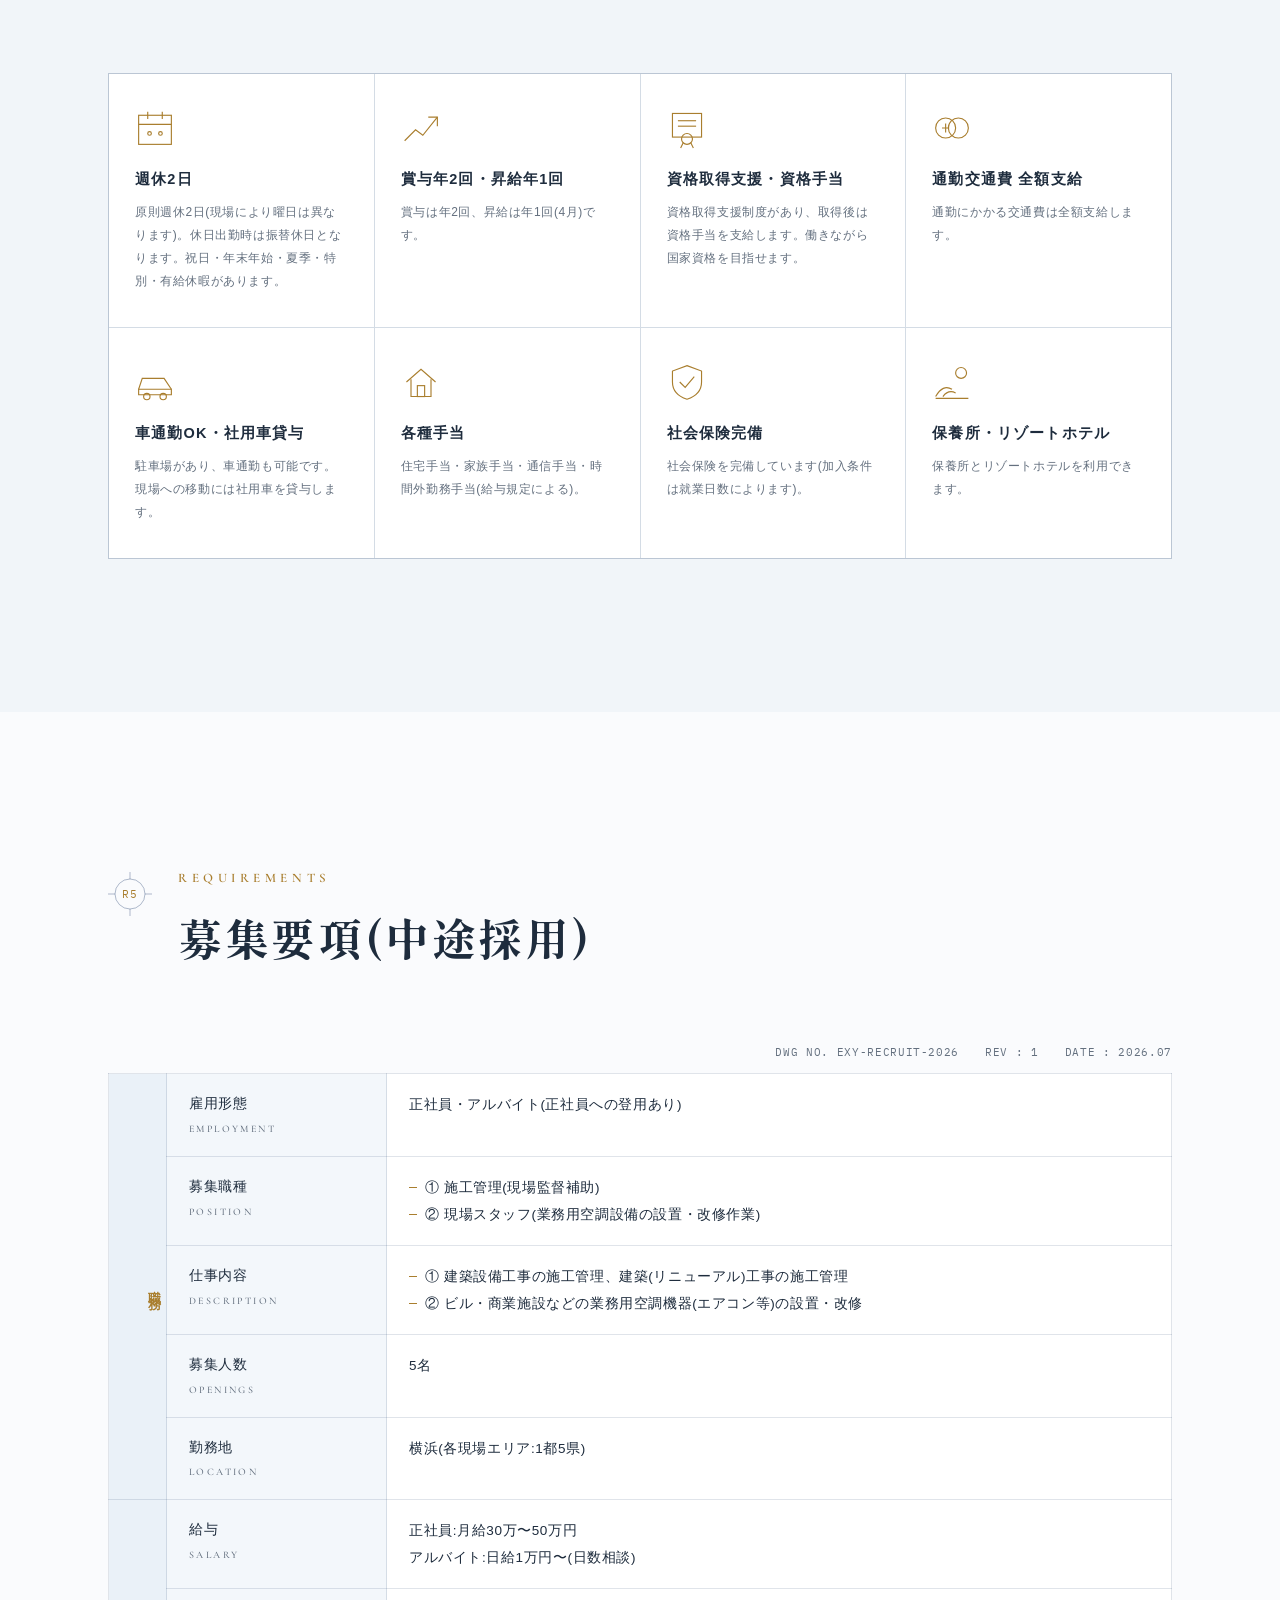
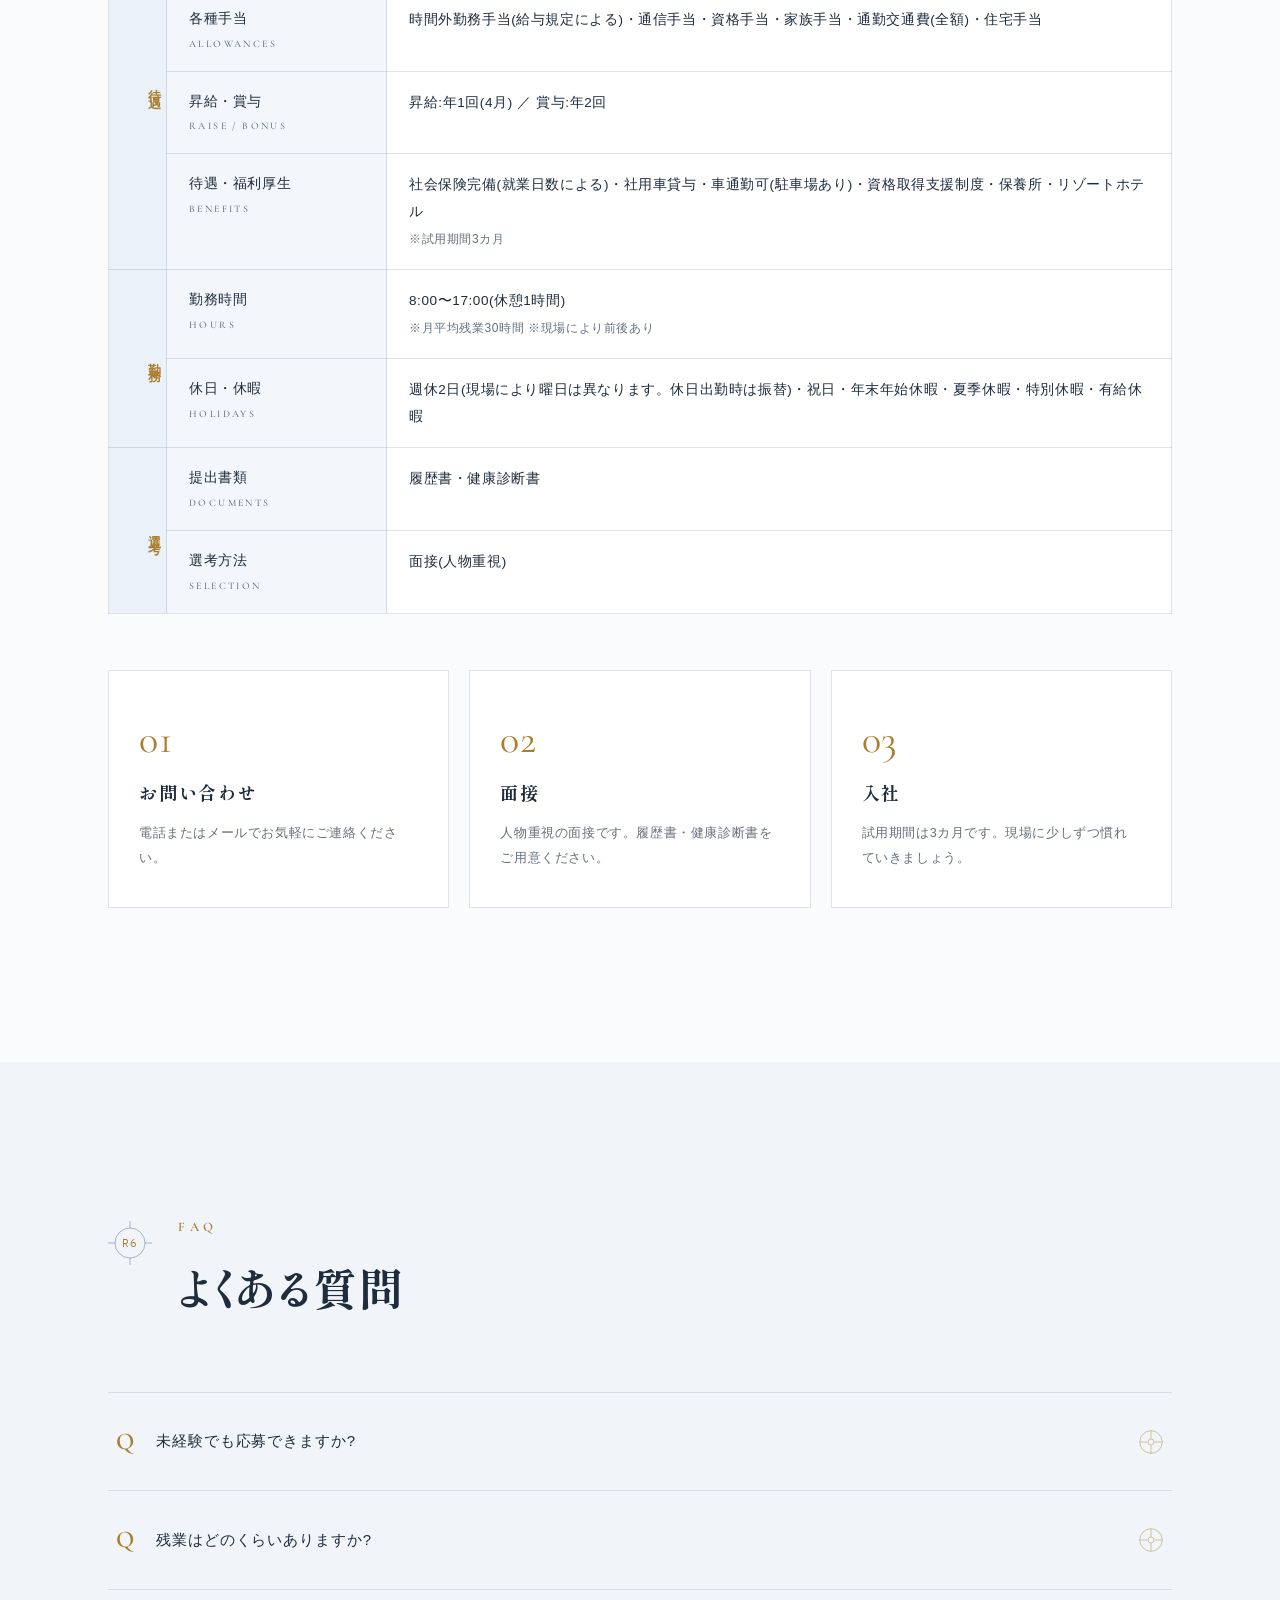
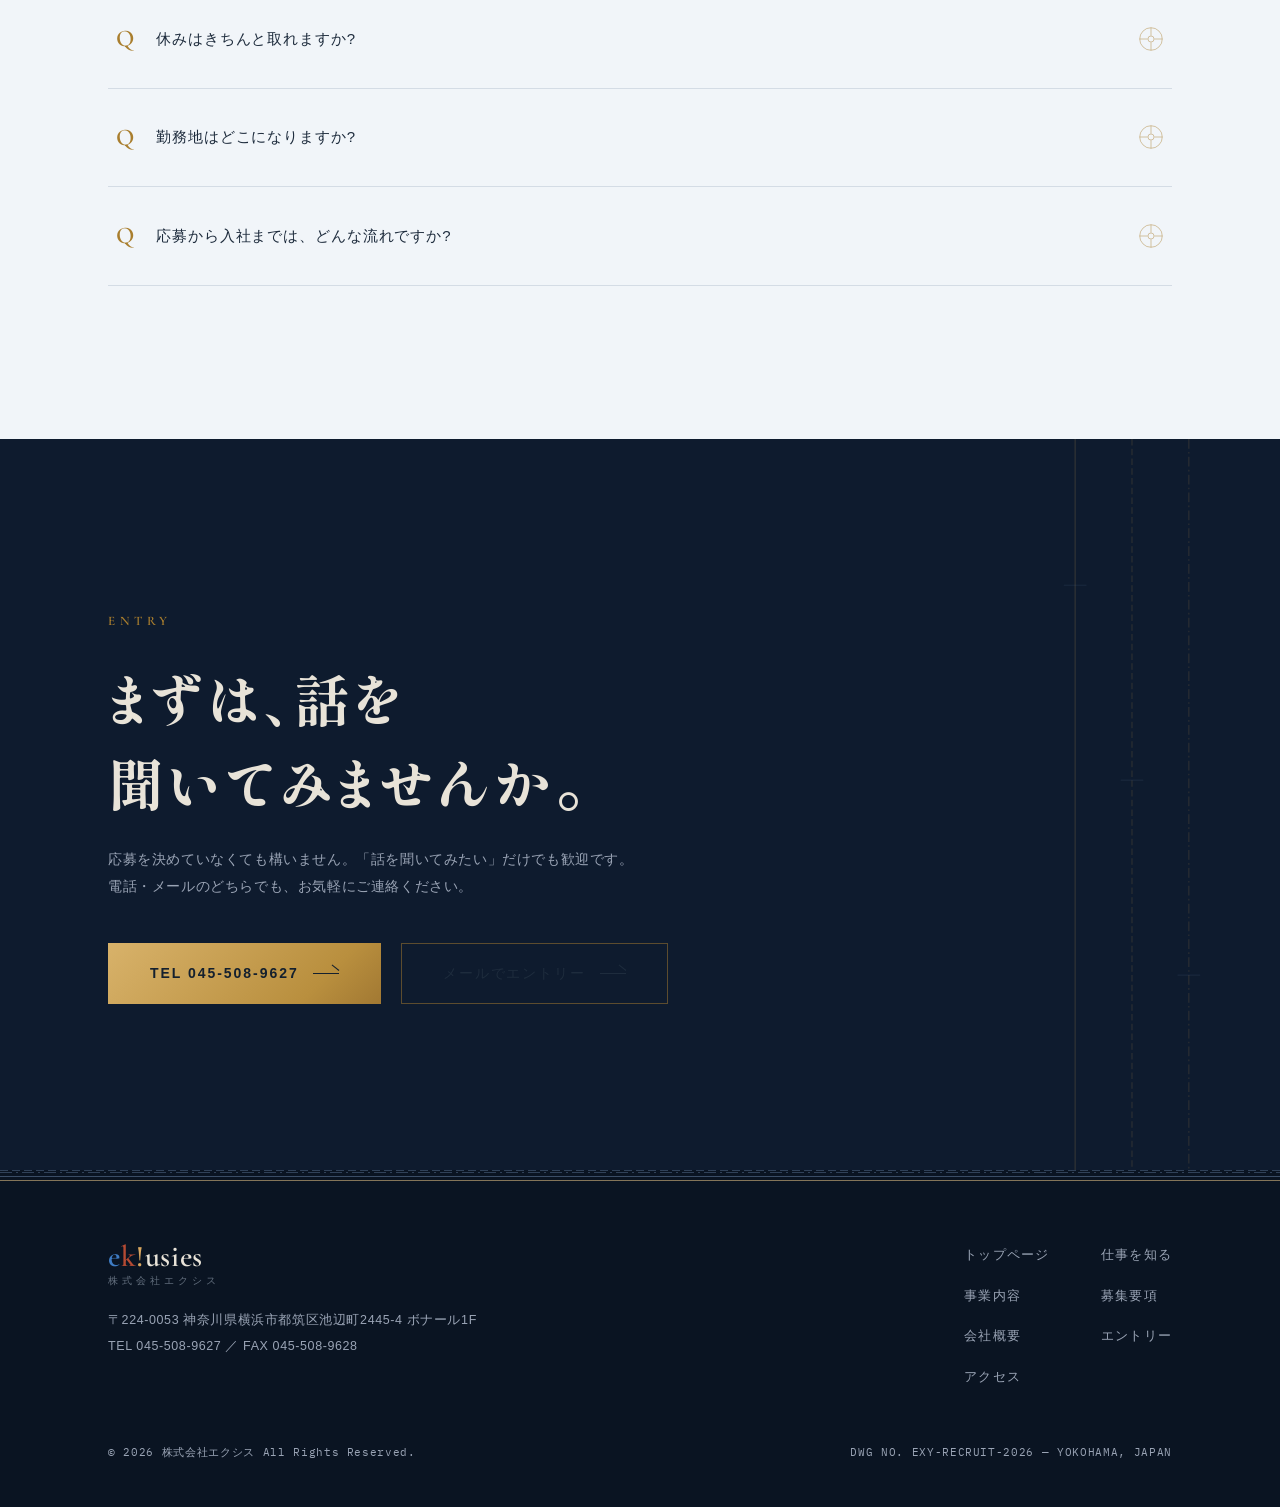
==== commit 79a55399: "正式ロゴを組み込み - ロゴ画像をトリミング・白背景を透過化(assets/img/logo.png) - ヘッダーのテキストロゴを画像ロゴ+社名テキストの横組みに変更 - ファビコンをロゴの「e」マ" ====
--- a/recruit.html
+++ b/recruit.html
@@ -9,11 +9,11 @@
 <meta property="og:title" content="採用情報｜株式会社エクシス — 手に職、一生もの。">
 <meta property="og:description" content="施工管理・現場スタッフ募集。月給30万〜50万円、週休2日、賞与年2回、資格取得支援あり。横浜の総合設備工事会社。">
 <meta property="og:type" content="website">
-<link rel="icon" href="data:image/svg+xml,%3Csvg%20xmlns='http://www.w3.org/2000/svg'%20viewBox='0%200%2064%2064'%3E%3Crect%20width='64'%20height='64'%20rx='12'%20fill='%230C1524'/%3E%3Ctext%20x='32'%20y='45'%20font-family='Georgia,serif'%20font-size='34'%20fill='%23C89B52'%20text-anchor='middle'%3Ee!%3C/text%3E%3C/svg%3E">
+<link rel="icon" type="image/png" href="assets/img/favicon.png">
 <link rel="preconnect" href="https://fonts.googleapis.com">
 <link rel="preconnect" href="https://fonts.gstatic.com" crossorigin>
 <link href="https://fonts.googleapis.com/css2?family=Shippori+Mincho+B1:wght@500;700;800&family=Zen+Kaku+Gothic+New:wght@400;500;700&family=Cormorant+Garamond:ital,wght@0,500;0,600;1,500&family=IBM+Plex+Mono:wght@400;500&display=swap" rel="stylesheet">
-<link rel="stylesheet" href="assets/style.css">
+<link rel="stylesheet" href="assets/style.css?v=20260714">
 <noscript><style>.reveal,.anim-scope .fp{opacity:1!important;transform:none!important}.anim-scope .dp{stroke-dashoffset:0!important;stroke-dasharray:none!important}.pipe-fill{transform:none!important}</style></noscript>
 </head>
 <body class="recruit">
@@ -34,7 +34,7 @@
   <div class="progress-bar" aria-hidden="true"></div>
   <div class="header-inner">
     <a href="index.html" class="brand" aria-label="株式会社エクシス トップページ">
-      <span class="brand-latin"><span class="b-e">e</span><span class="b-k">k</span><span class="b-bang">!</span>usies</span>
+      <img class="brand-logo" src="assets/img/logo.png" alt="ek!usies" width="258" height="139">
       <span class="brand-ja">株式会社エクシス</span>
     </a>
     <nav class="gnav" aria-label="グローバルナビゲーション">
--- a/assets/style.css
+++ b/assets/style.css
@@ -166,6 +166,9 @@
 }
 
 .brand { display: flex; flex-direction: column; line-height: 1.1; gap: 3px; }
+.site-header .brand { flex-direction: row; align-items: center; gap: 12px; }
+.brand-logo { height: 38px; width: auto; }
+.site-header .brand-ja { font-size: 10.5px; letter-spacing: 0.2em; color: var(--text); padding-top: 2px; }
 .brand-latin { font-family: var(--f-latin); font-weight: 600; font-size: 26px; letter-spacing: 0.02em; color: var(--text); }
 .brand-latin .b-e { color: var(--logo-blue); }
 .brand-latin .b-k { color: var(--copper); }
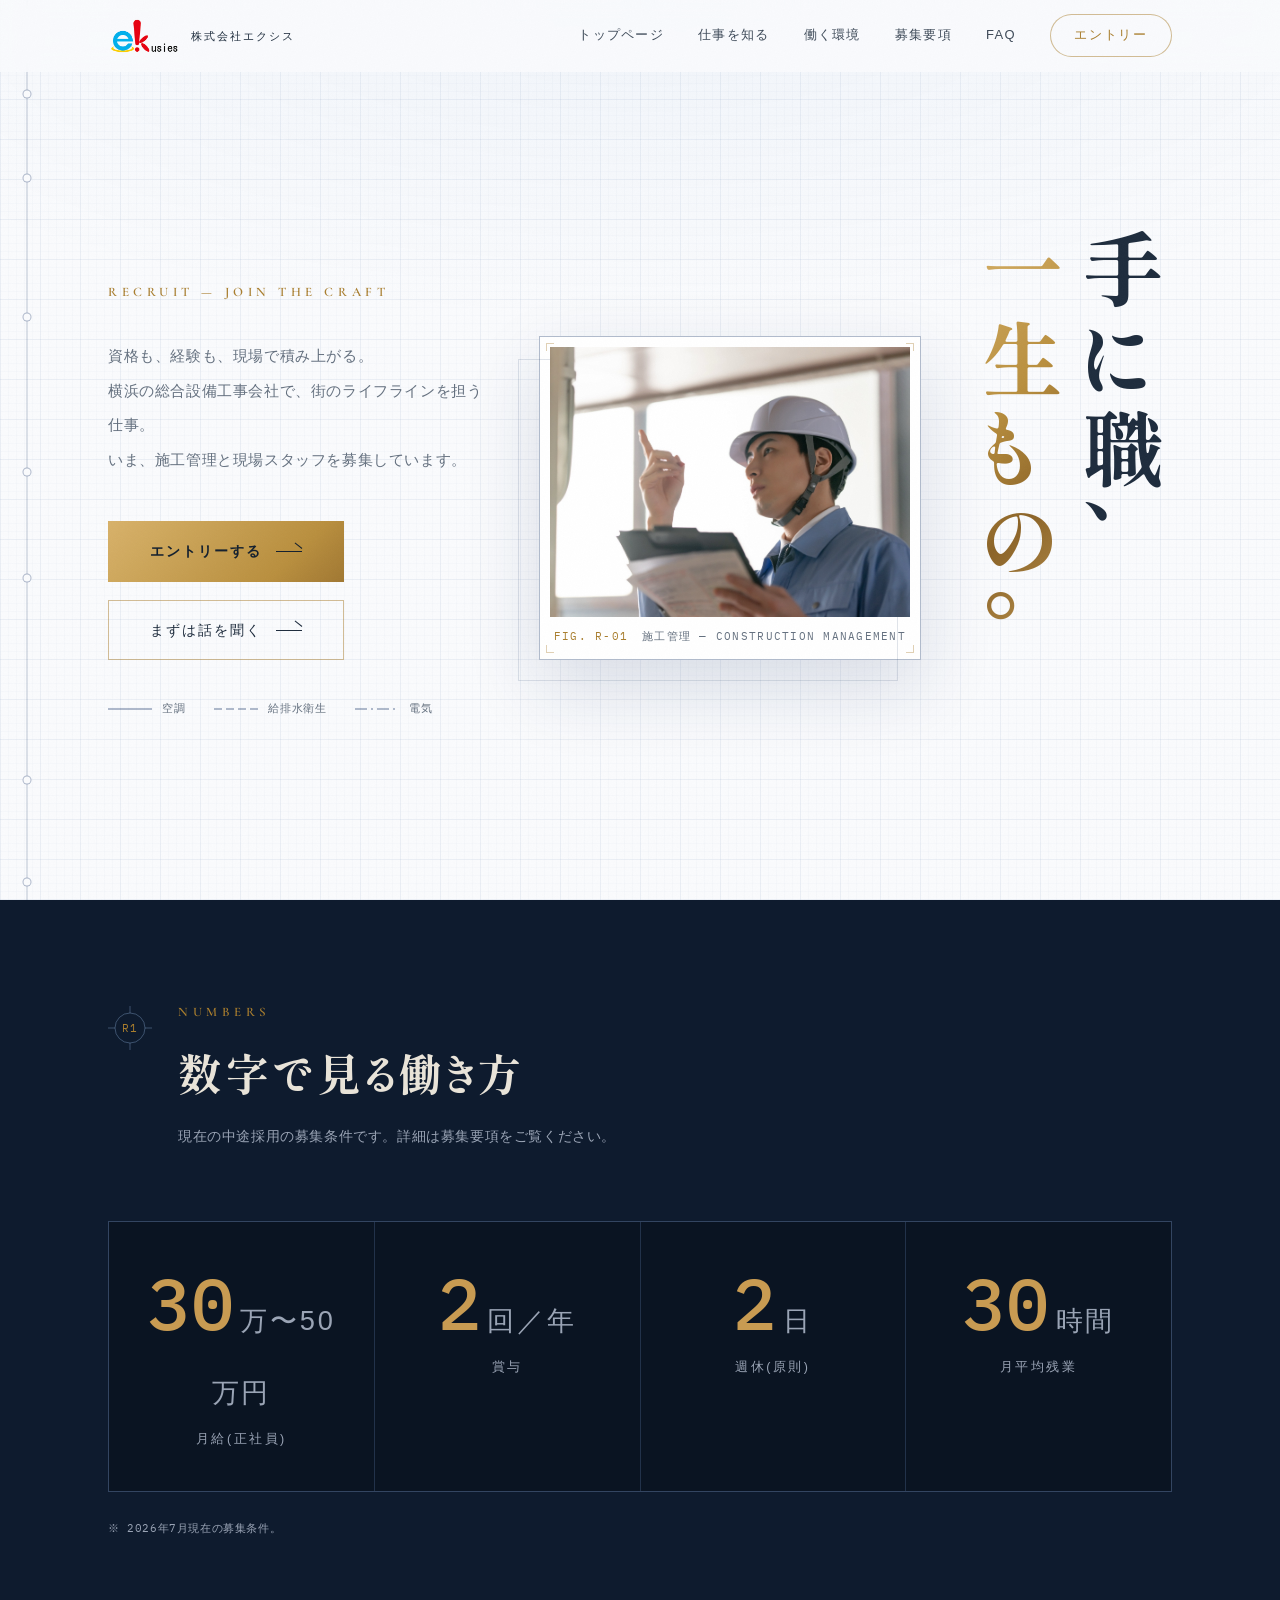
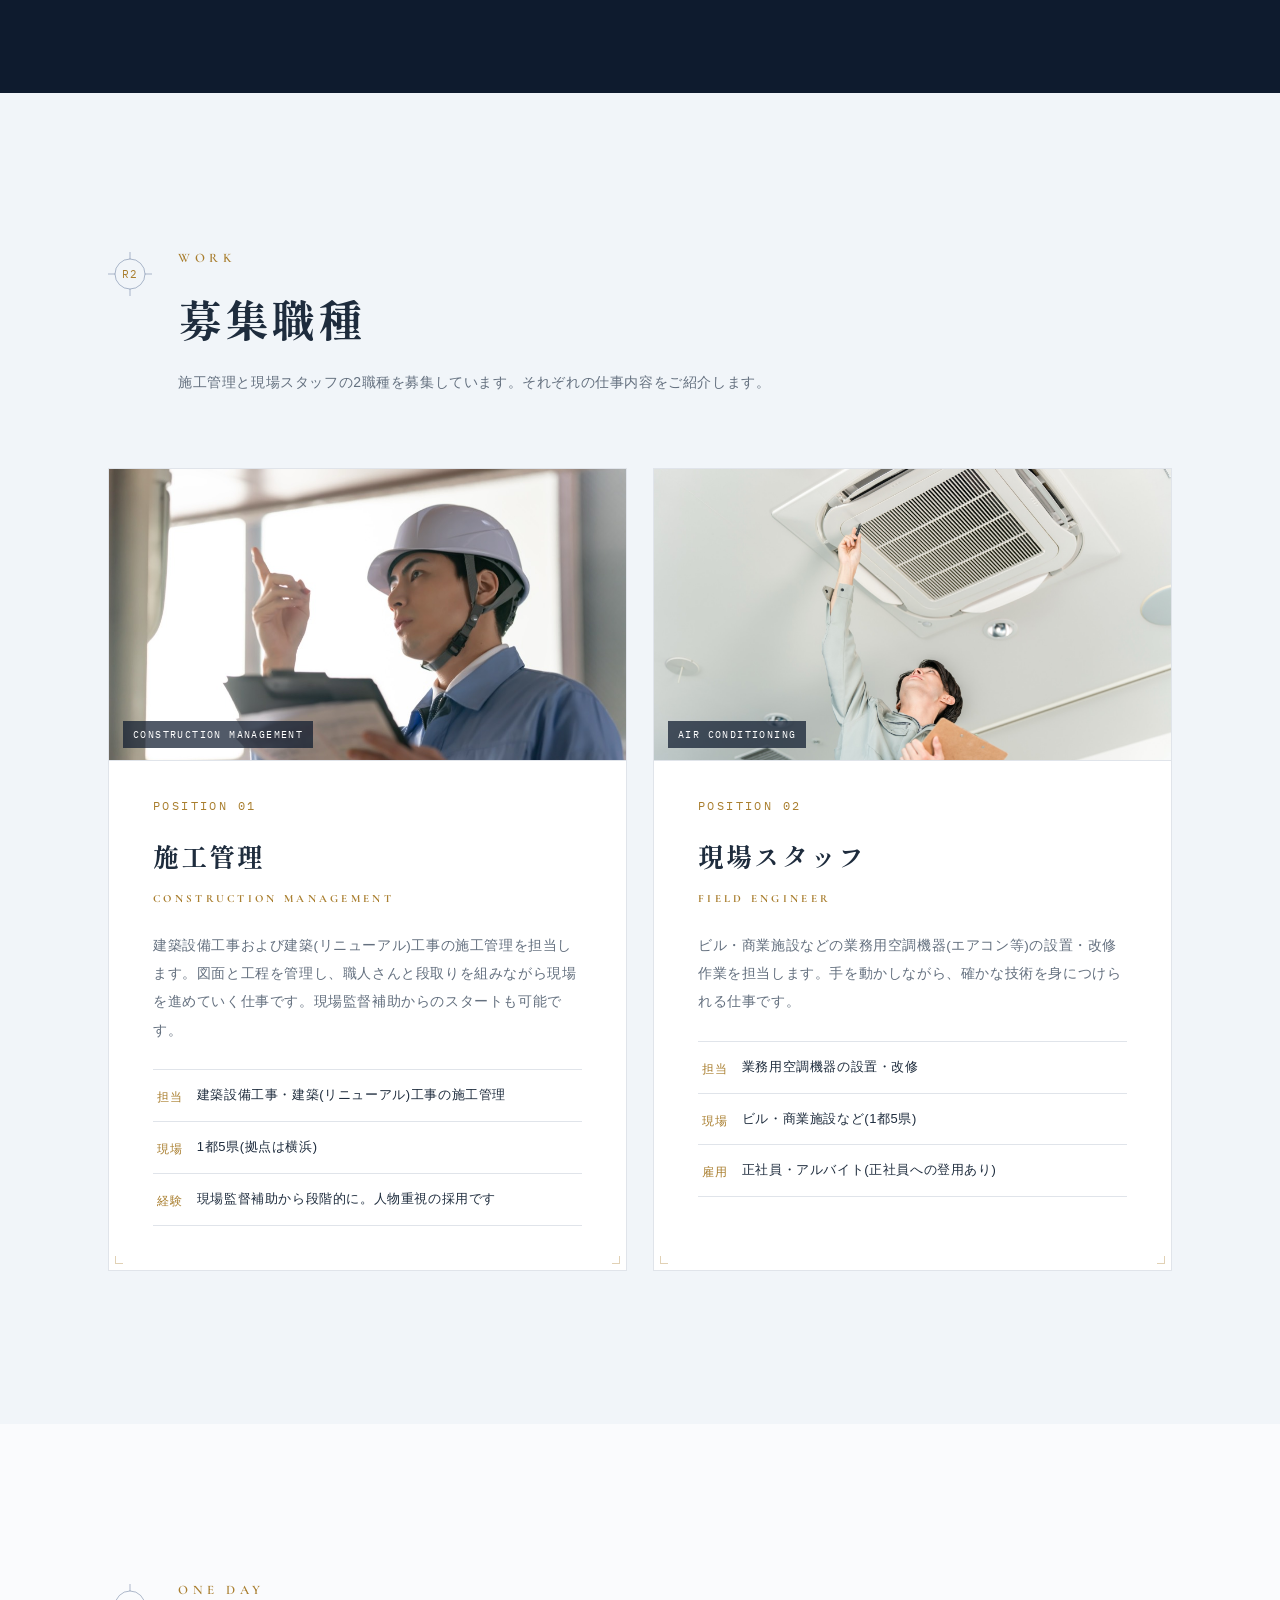
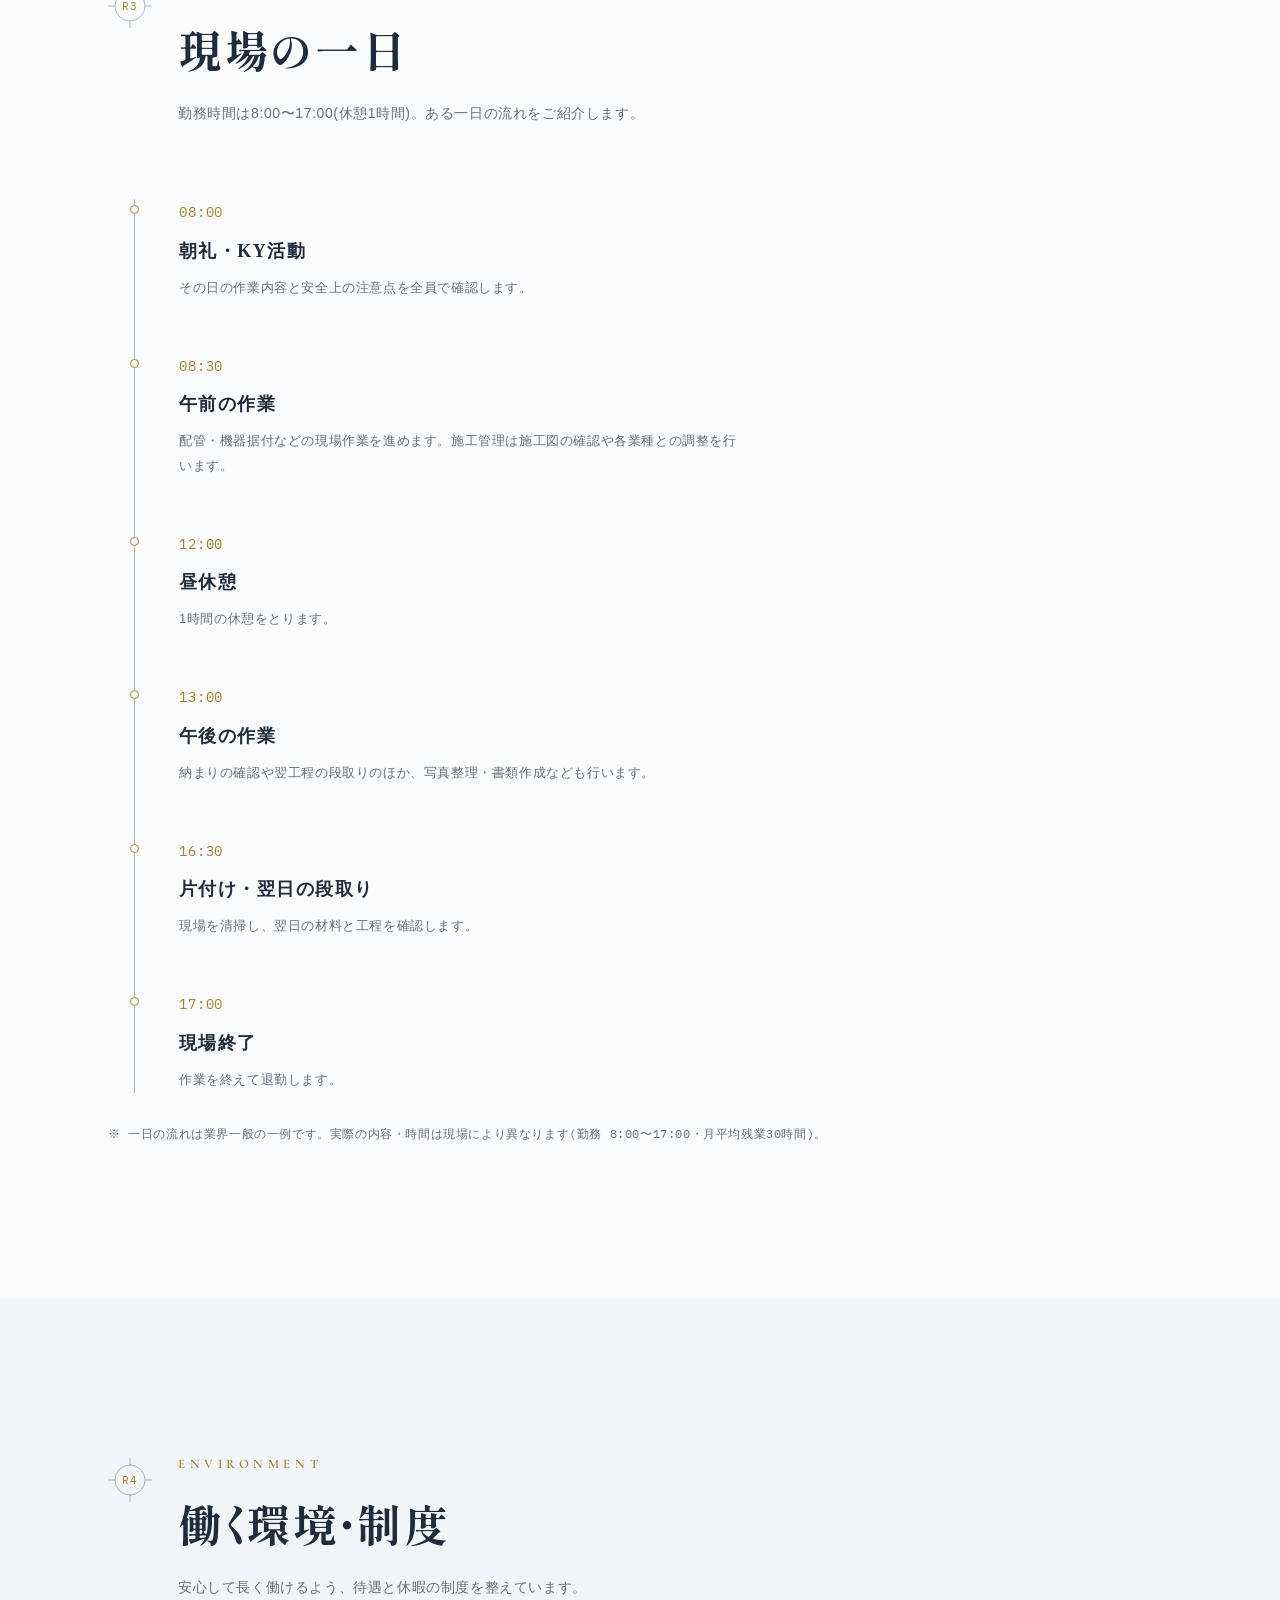
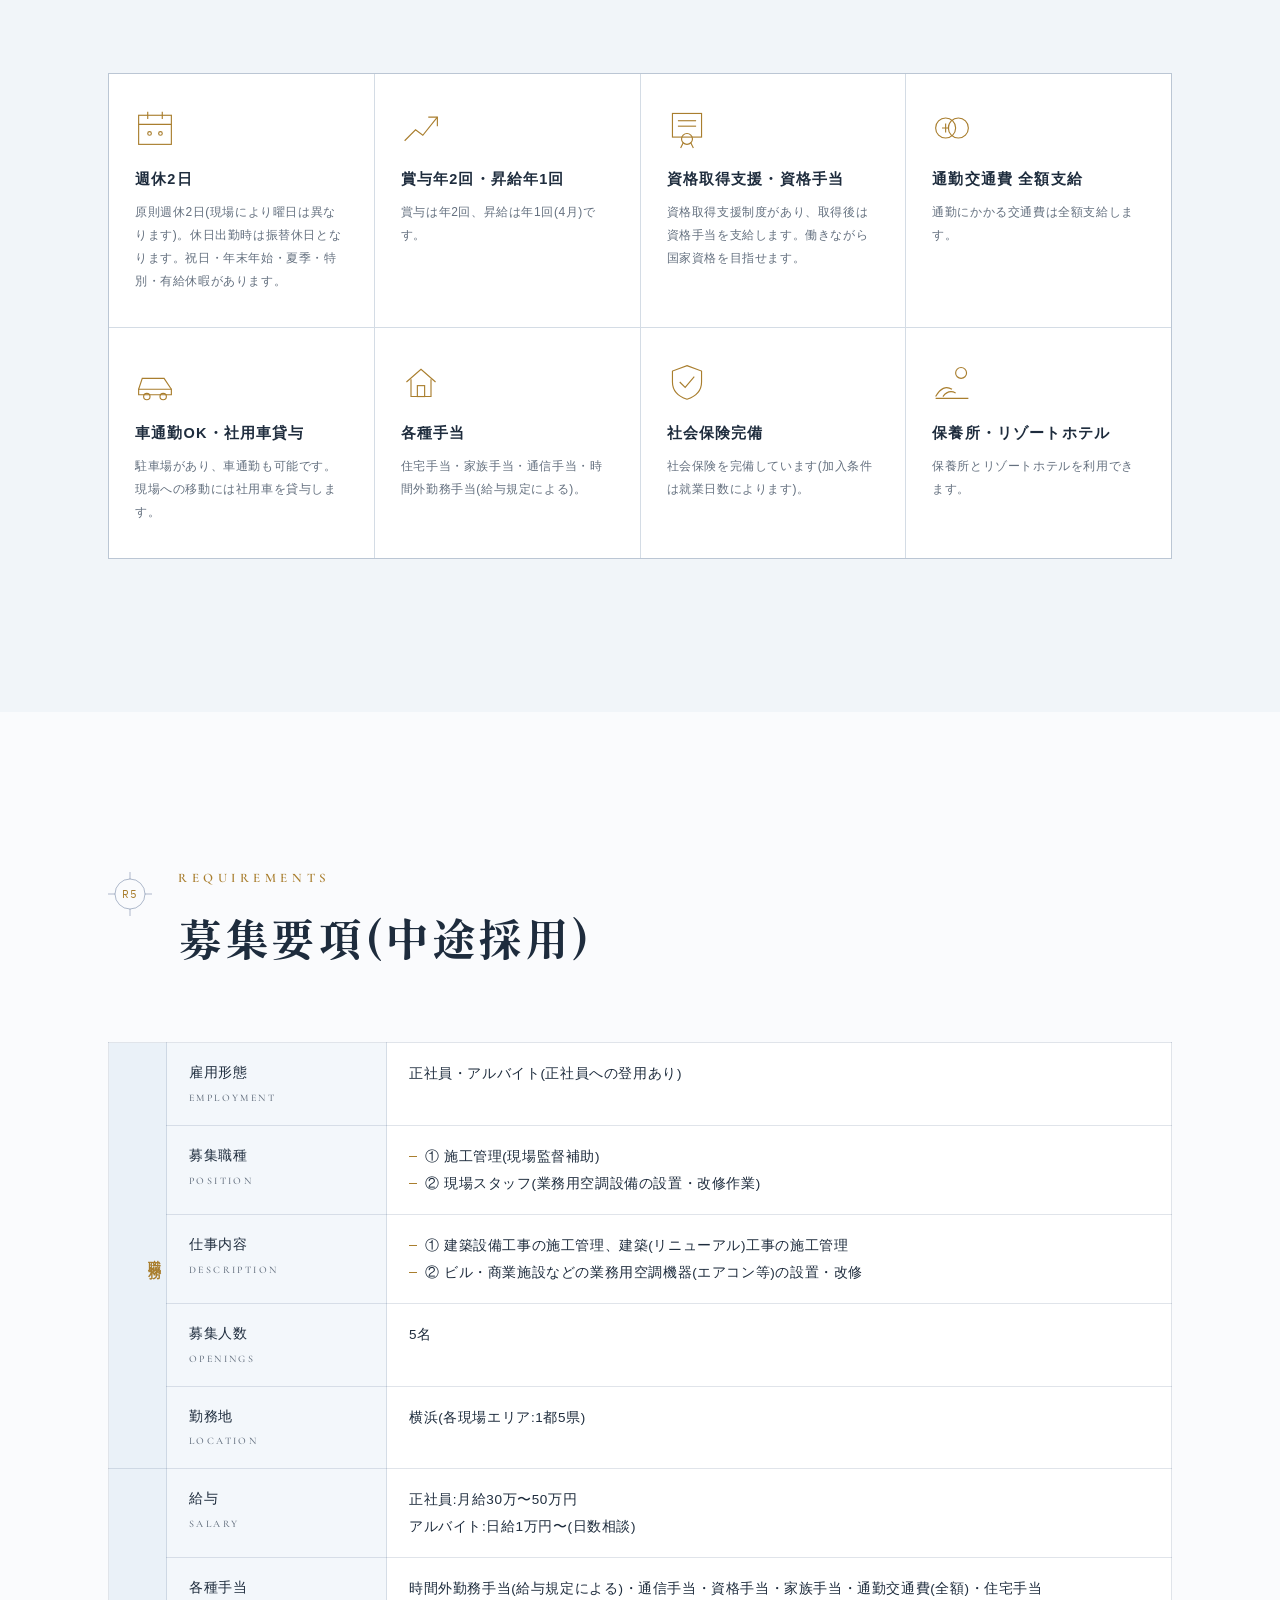
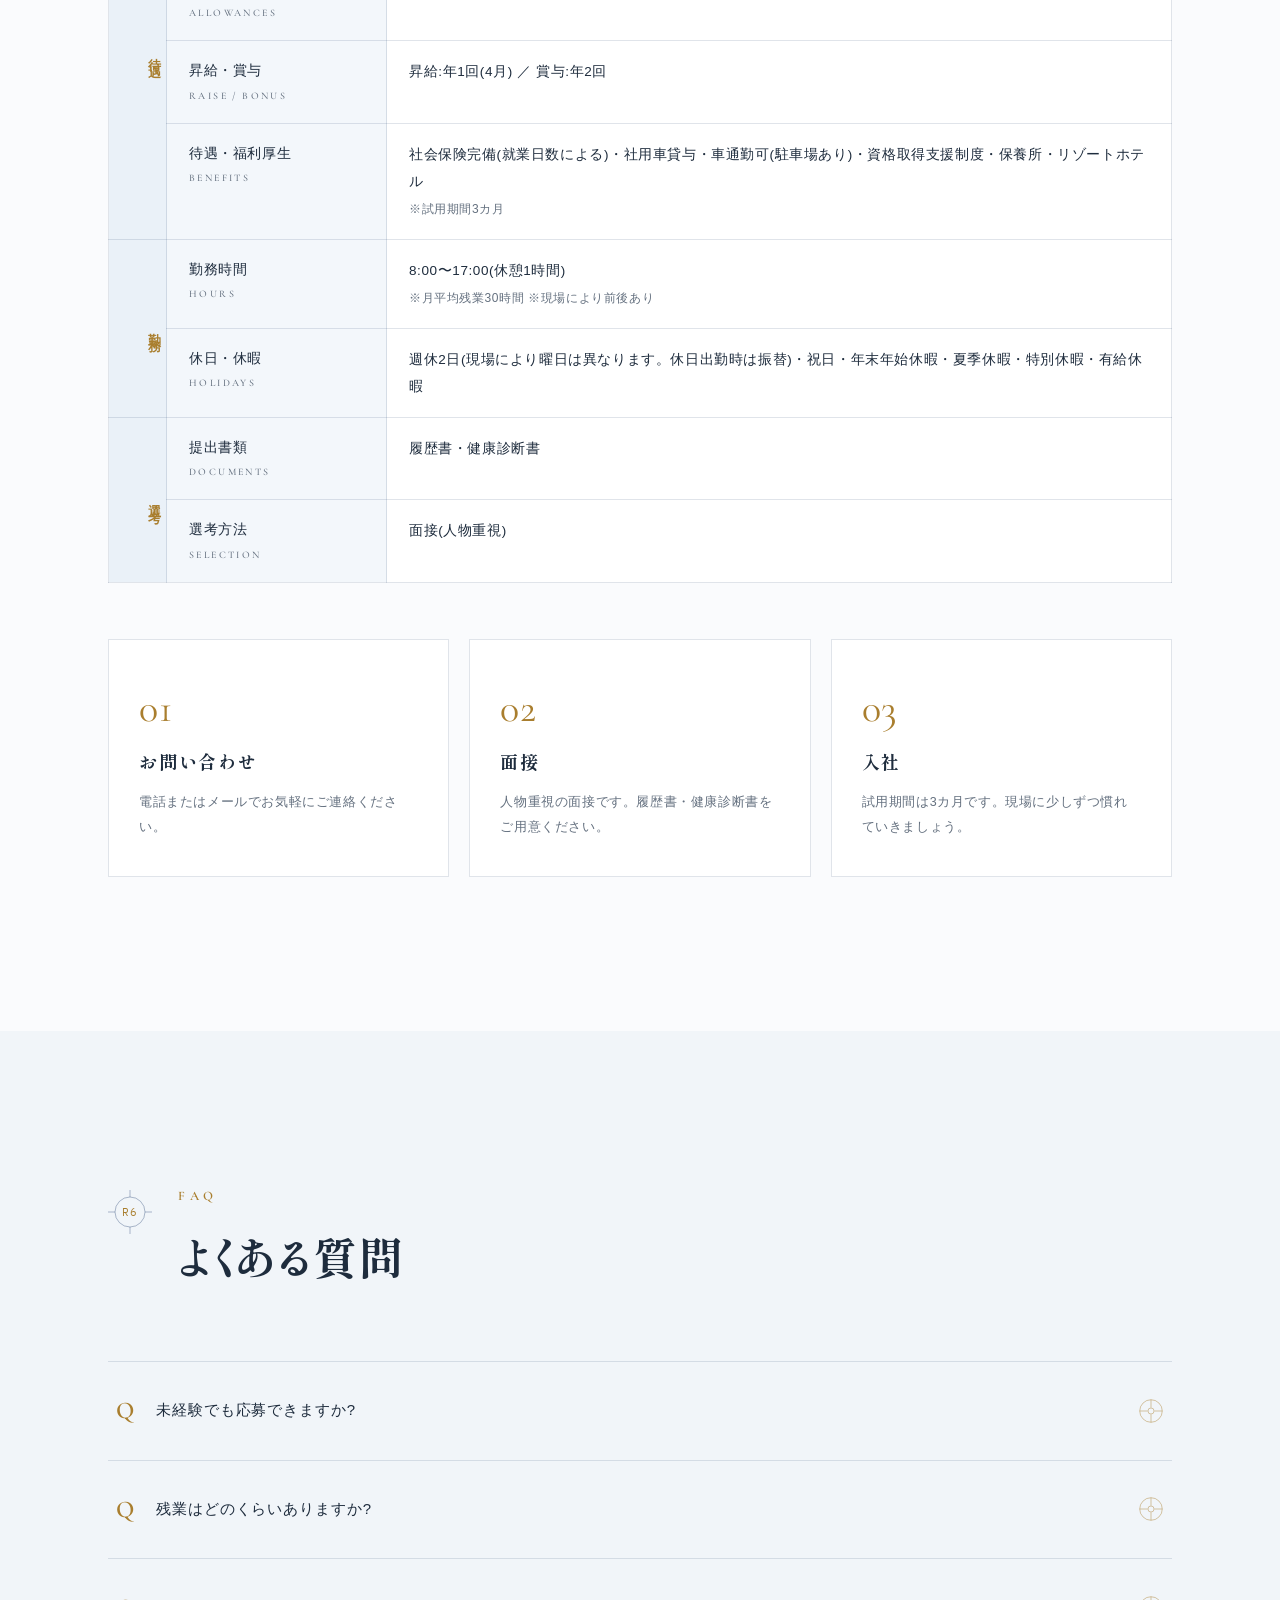
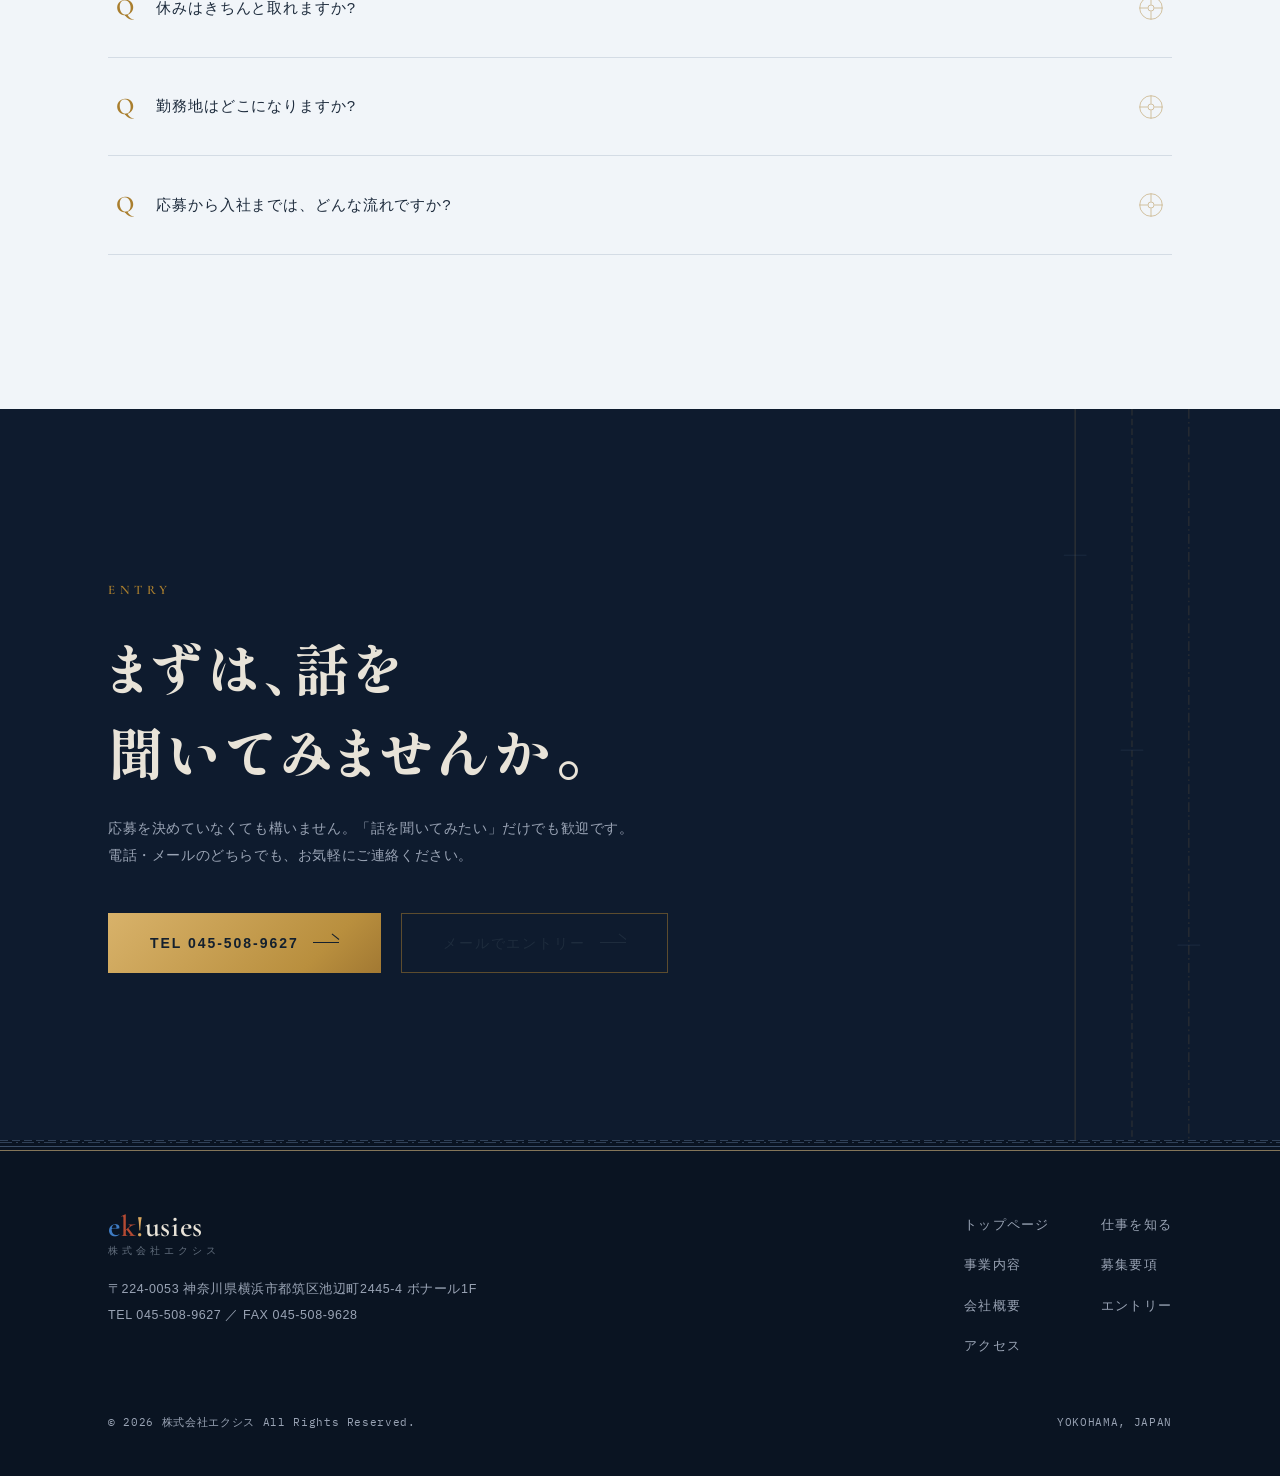
==== commit b5d85083: "図面番号風の装飾(DWG NO./SCALE/DATE)を削除 一般閲覧者に意味が伝わらない業界内輪の演出のため、会社概要・募集要項・フッターから撤去。  Co-Authored-By: Claude" ====
--- a/recruit.html
+++ b/recruit.html
@@ -317,9 +317,6 @@
     </div>
 
     <div class="reveal">
-      <div class="tb-meta" aria-hidden="true">
-        <span>DWG NO. EXY-RECRUIT-2026</span><span>REV : 1</span><span>DATE : 2026.07</span>
-      </div>
       <table class="titleblock">
         <tbody>
           <tr>
@@ -562,7 +559,7 @@
   </div>
   <div class="footer-copy">
     <span>© 2026 株式会社エクシス All Rights Reserved.</span>
-    <span>DWG NO. EXY-RECRUIT-2026 — YOKOHAMA, JAPAN</span>
+    <span>YOKOHAMA, JAPAN</span>
   </div>
 </footer>
 
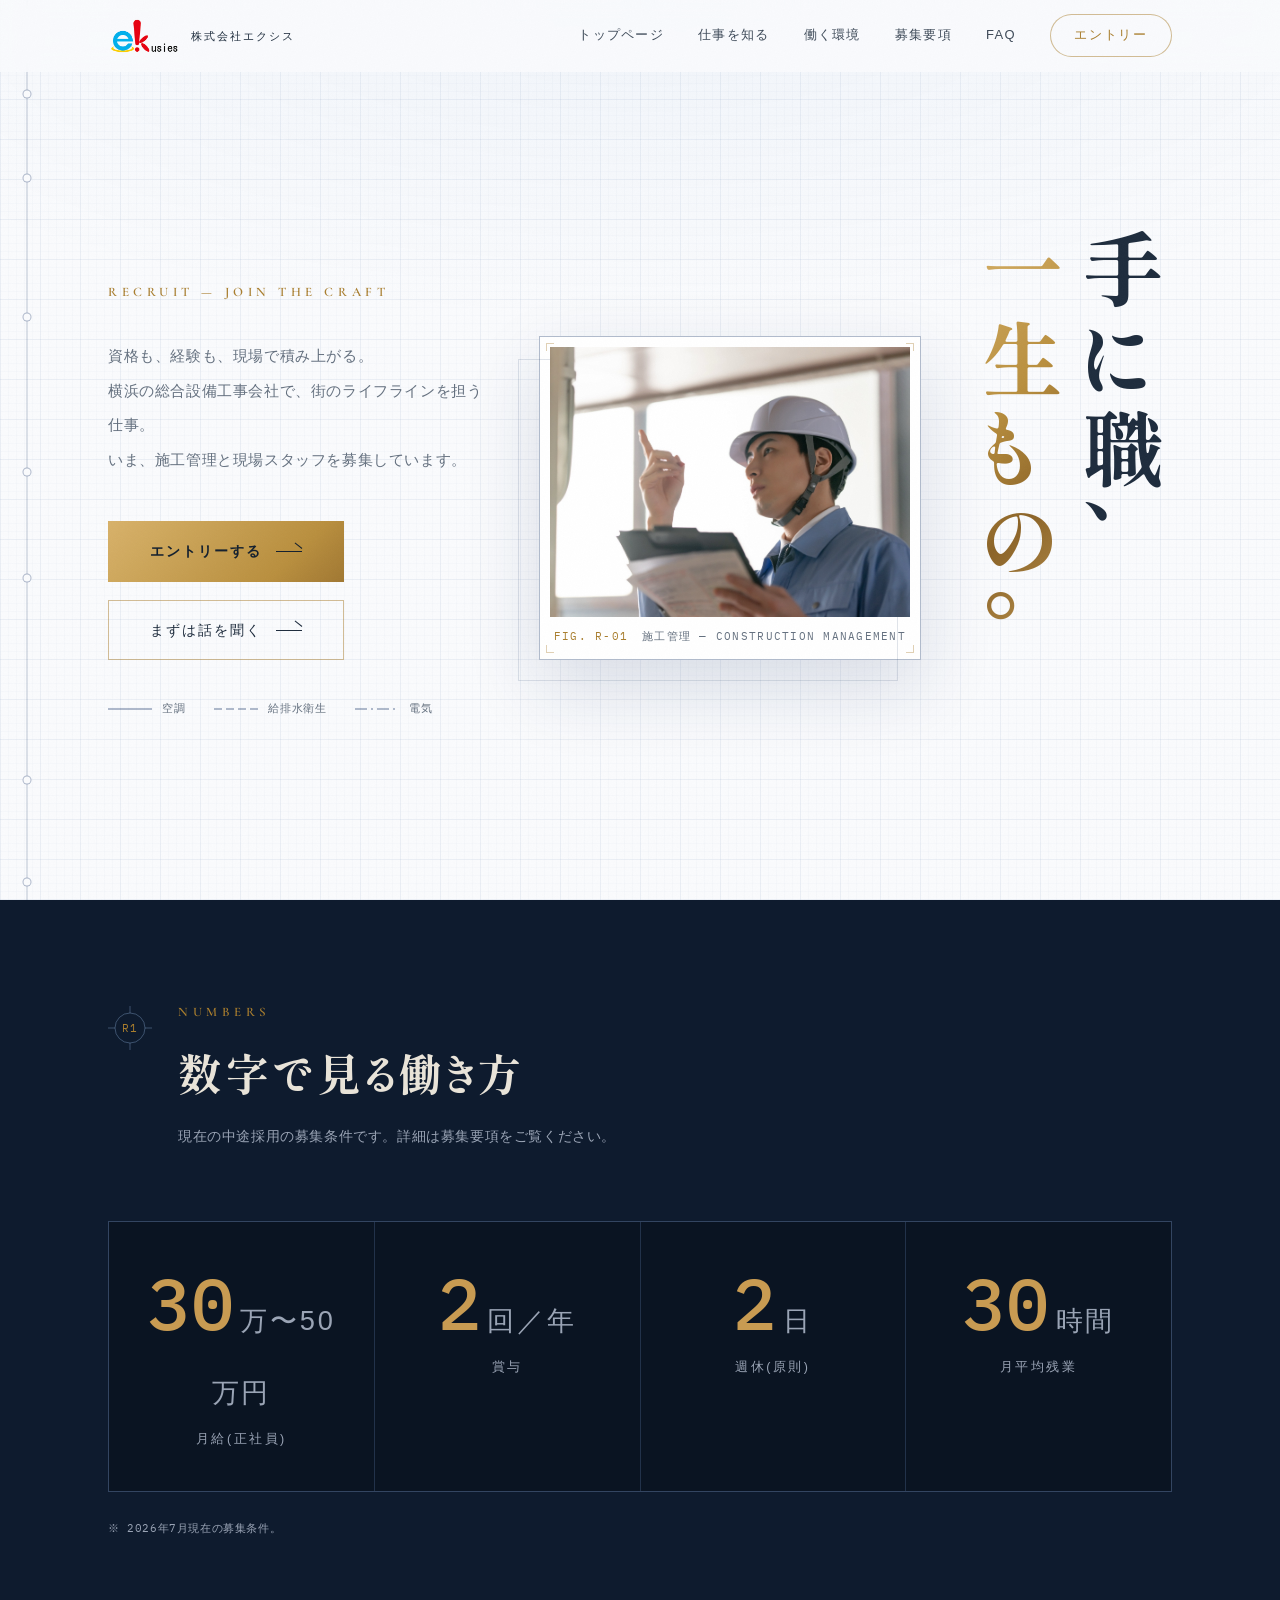
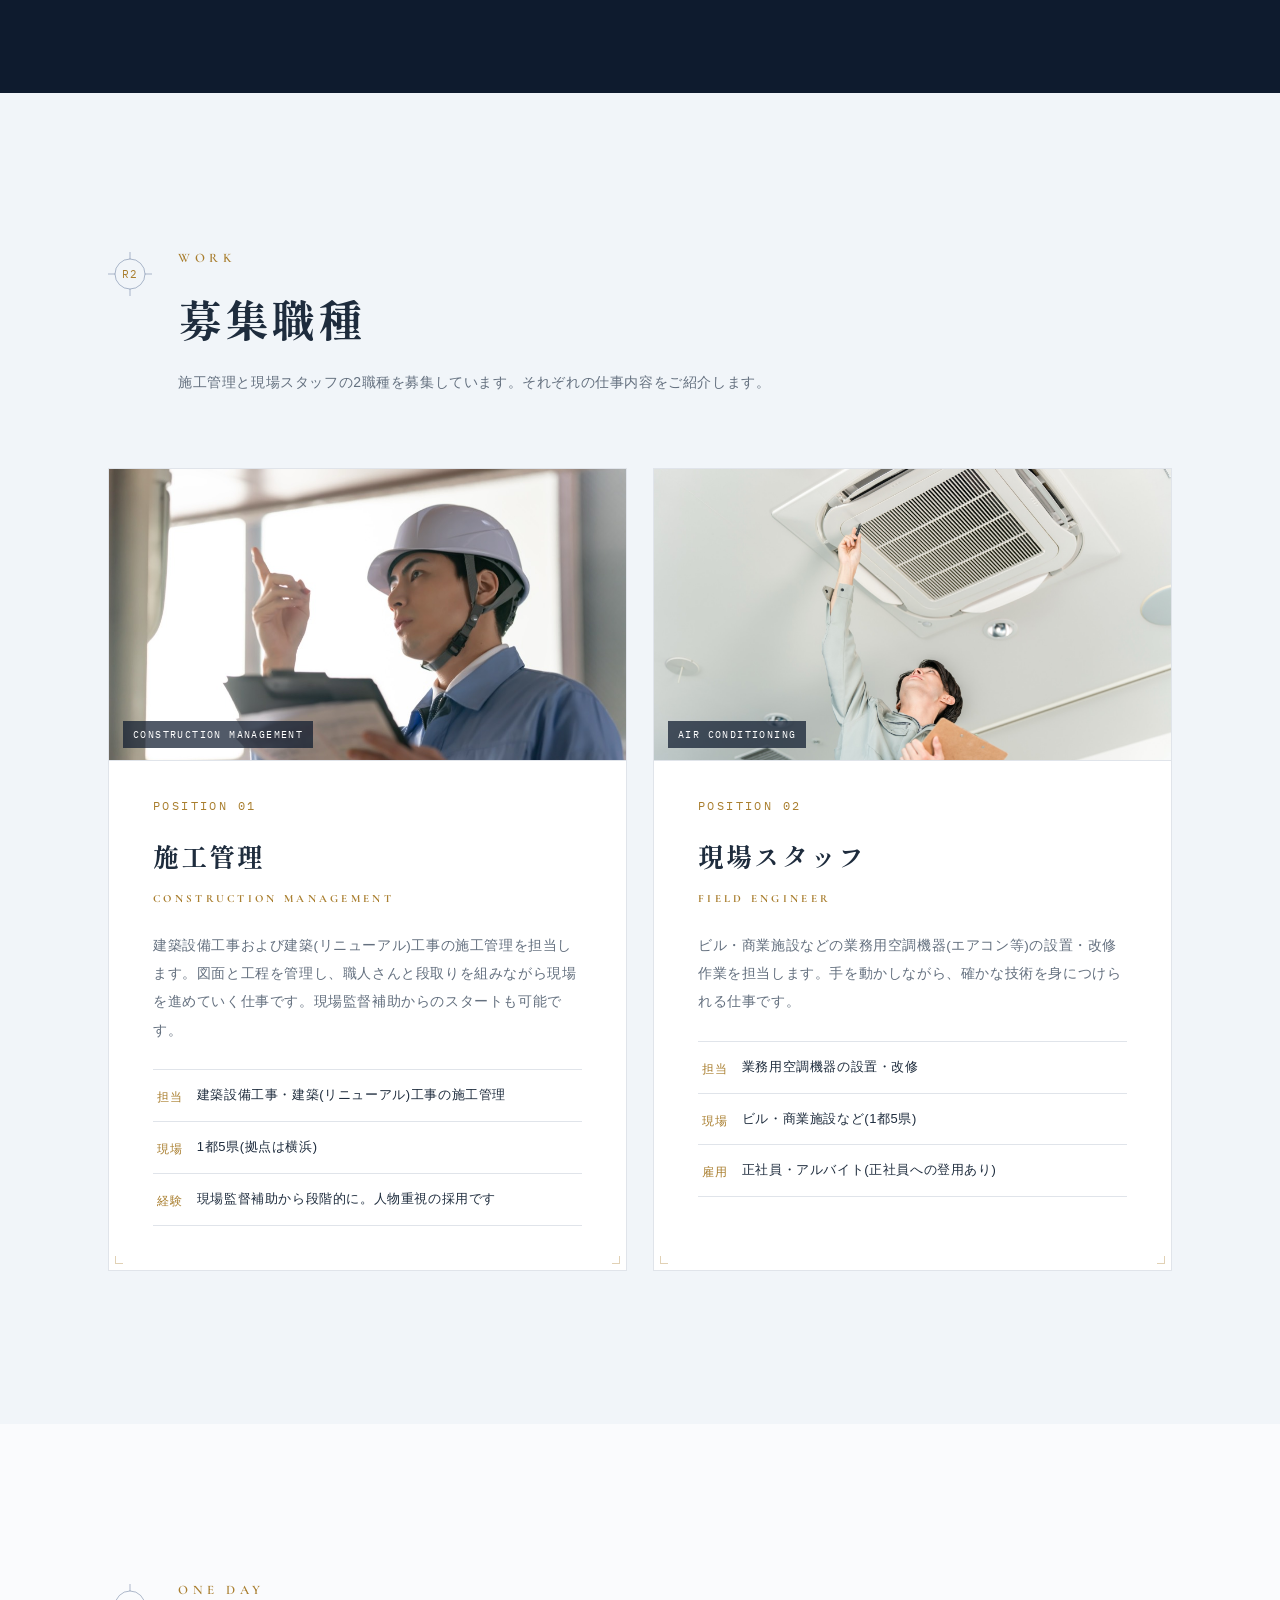
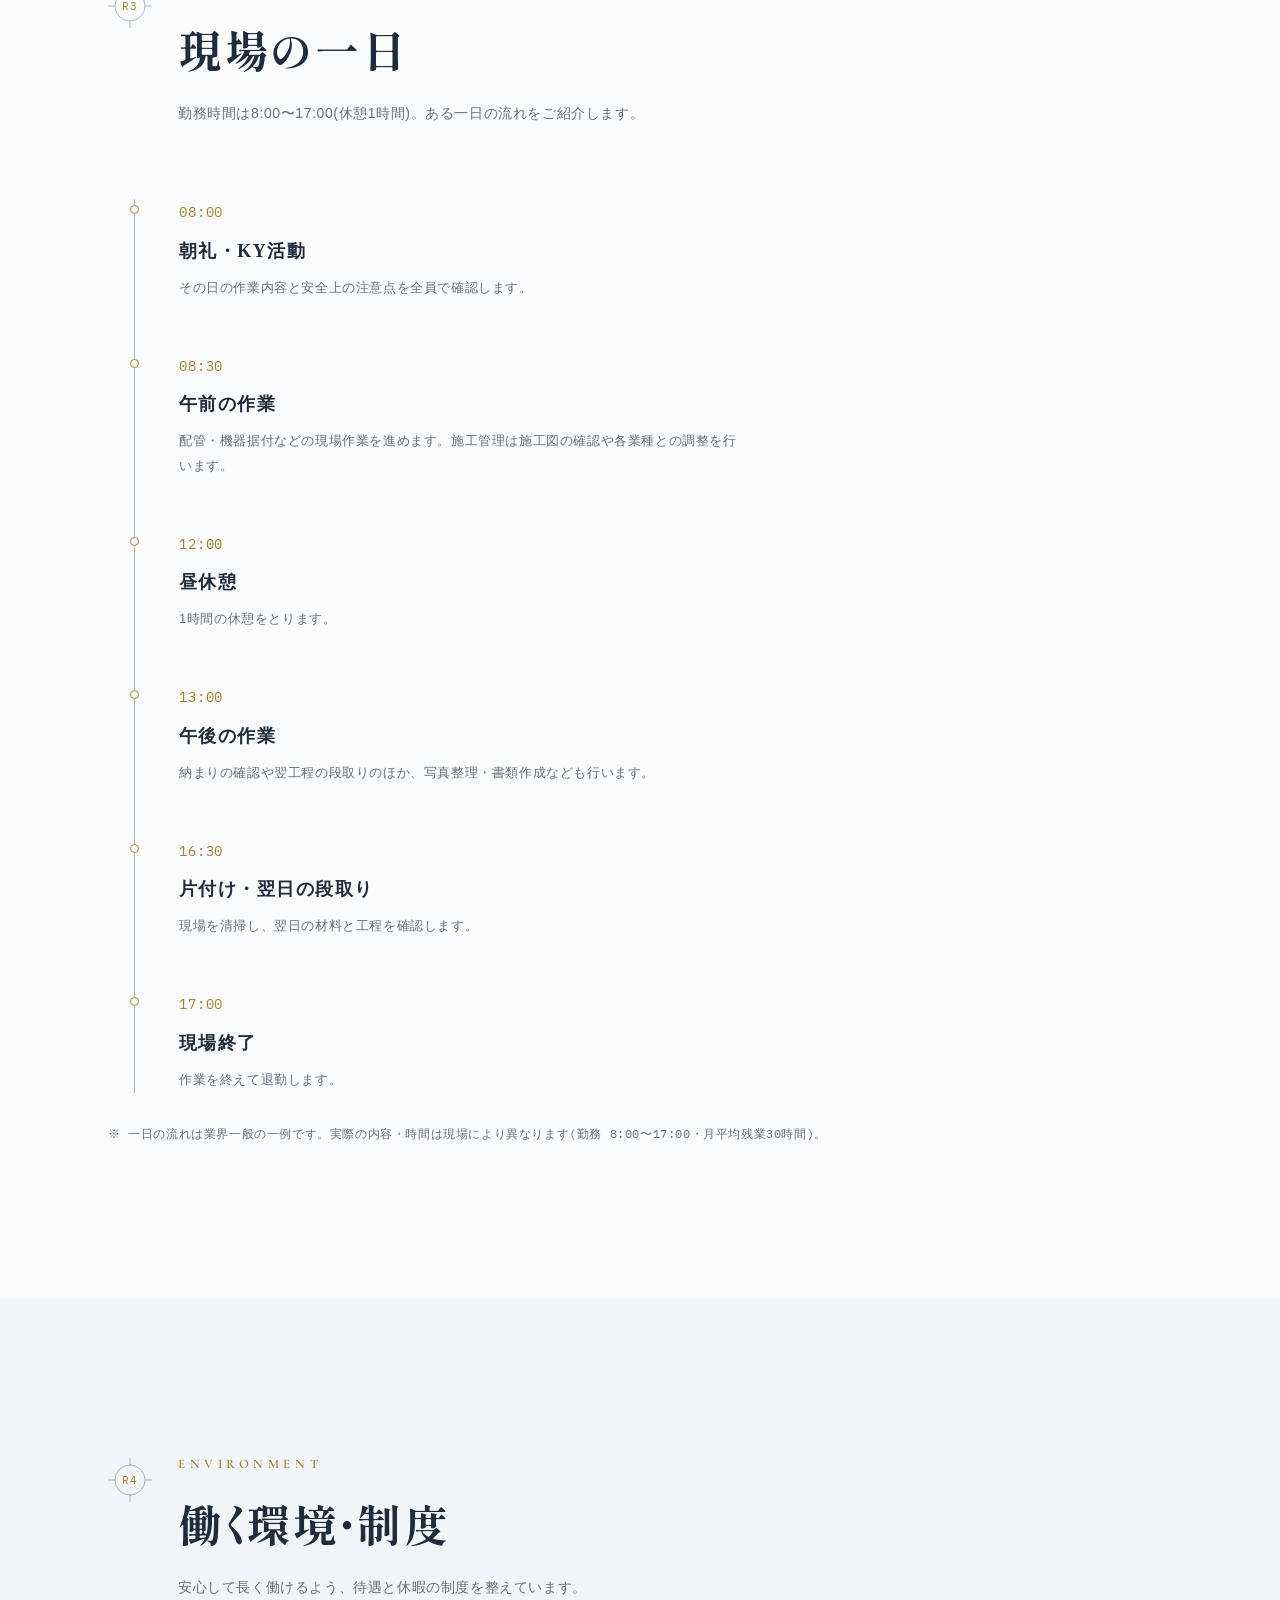
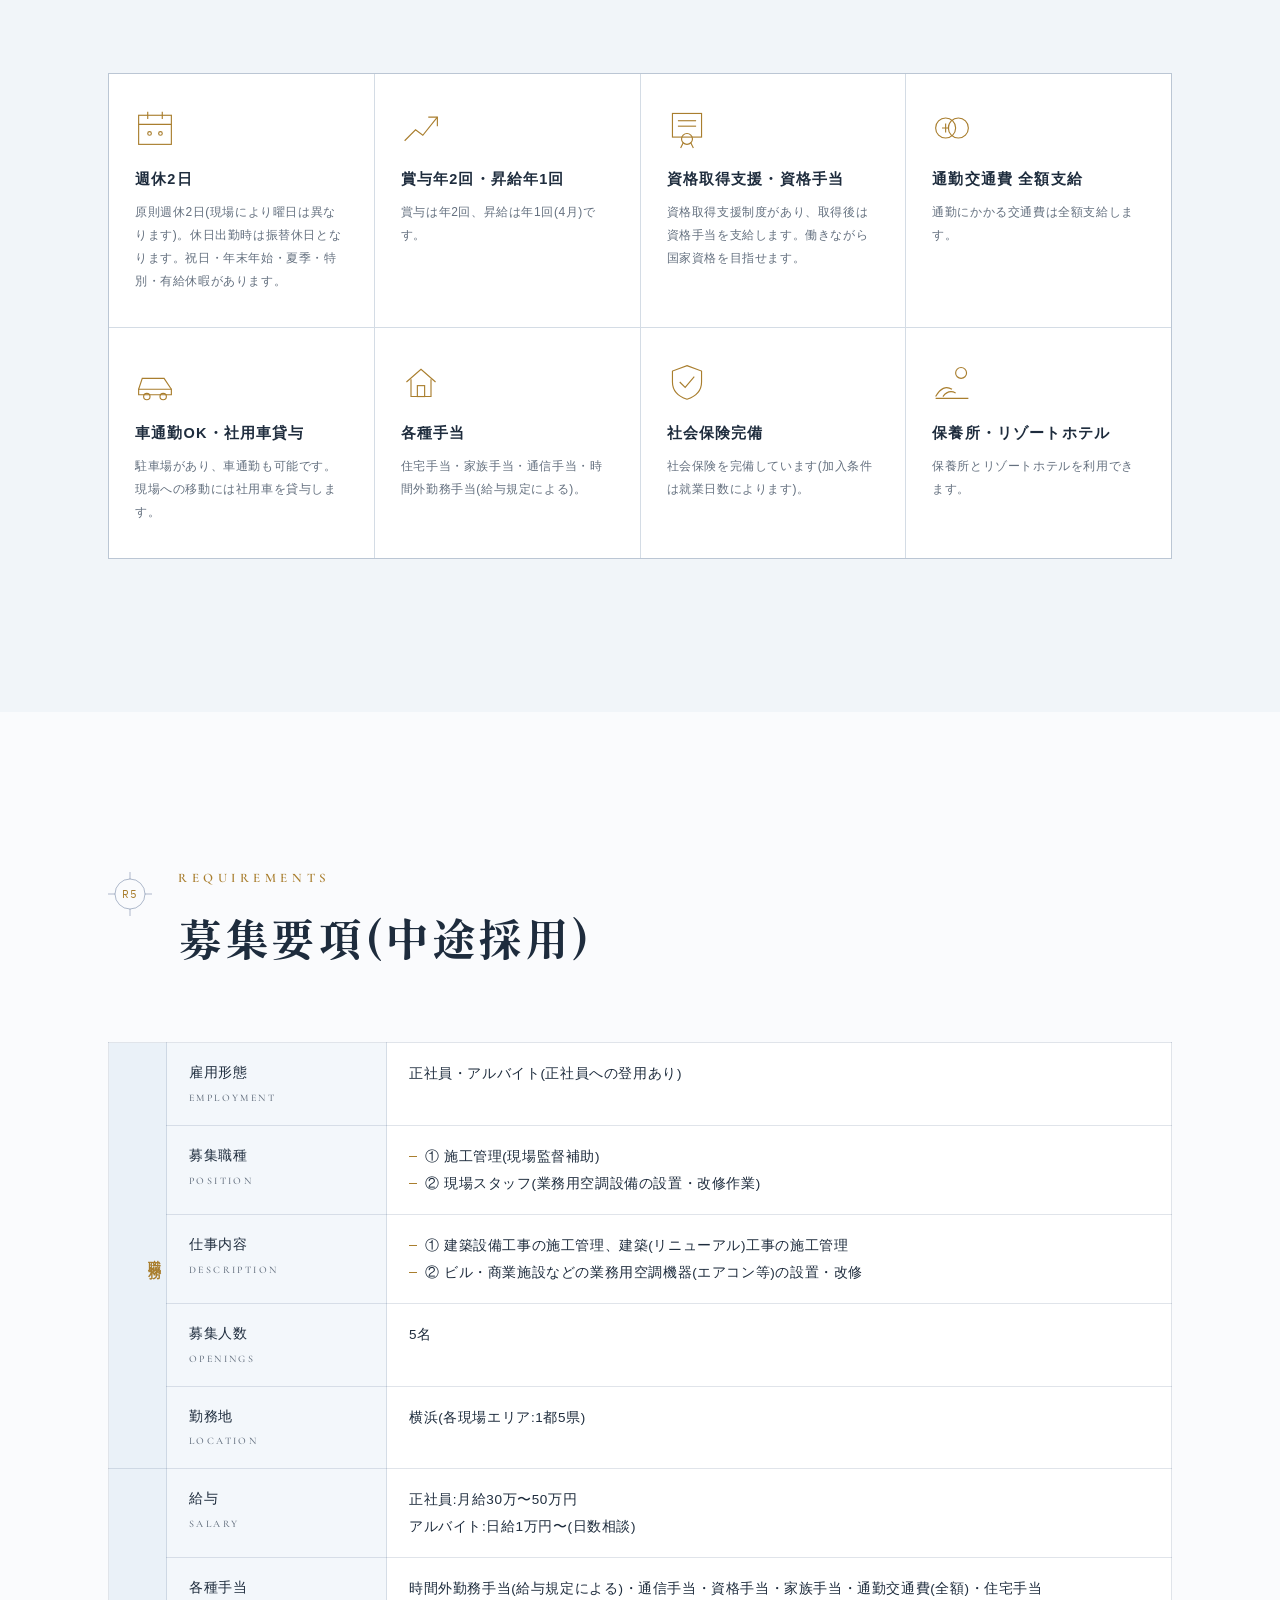
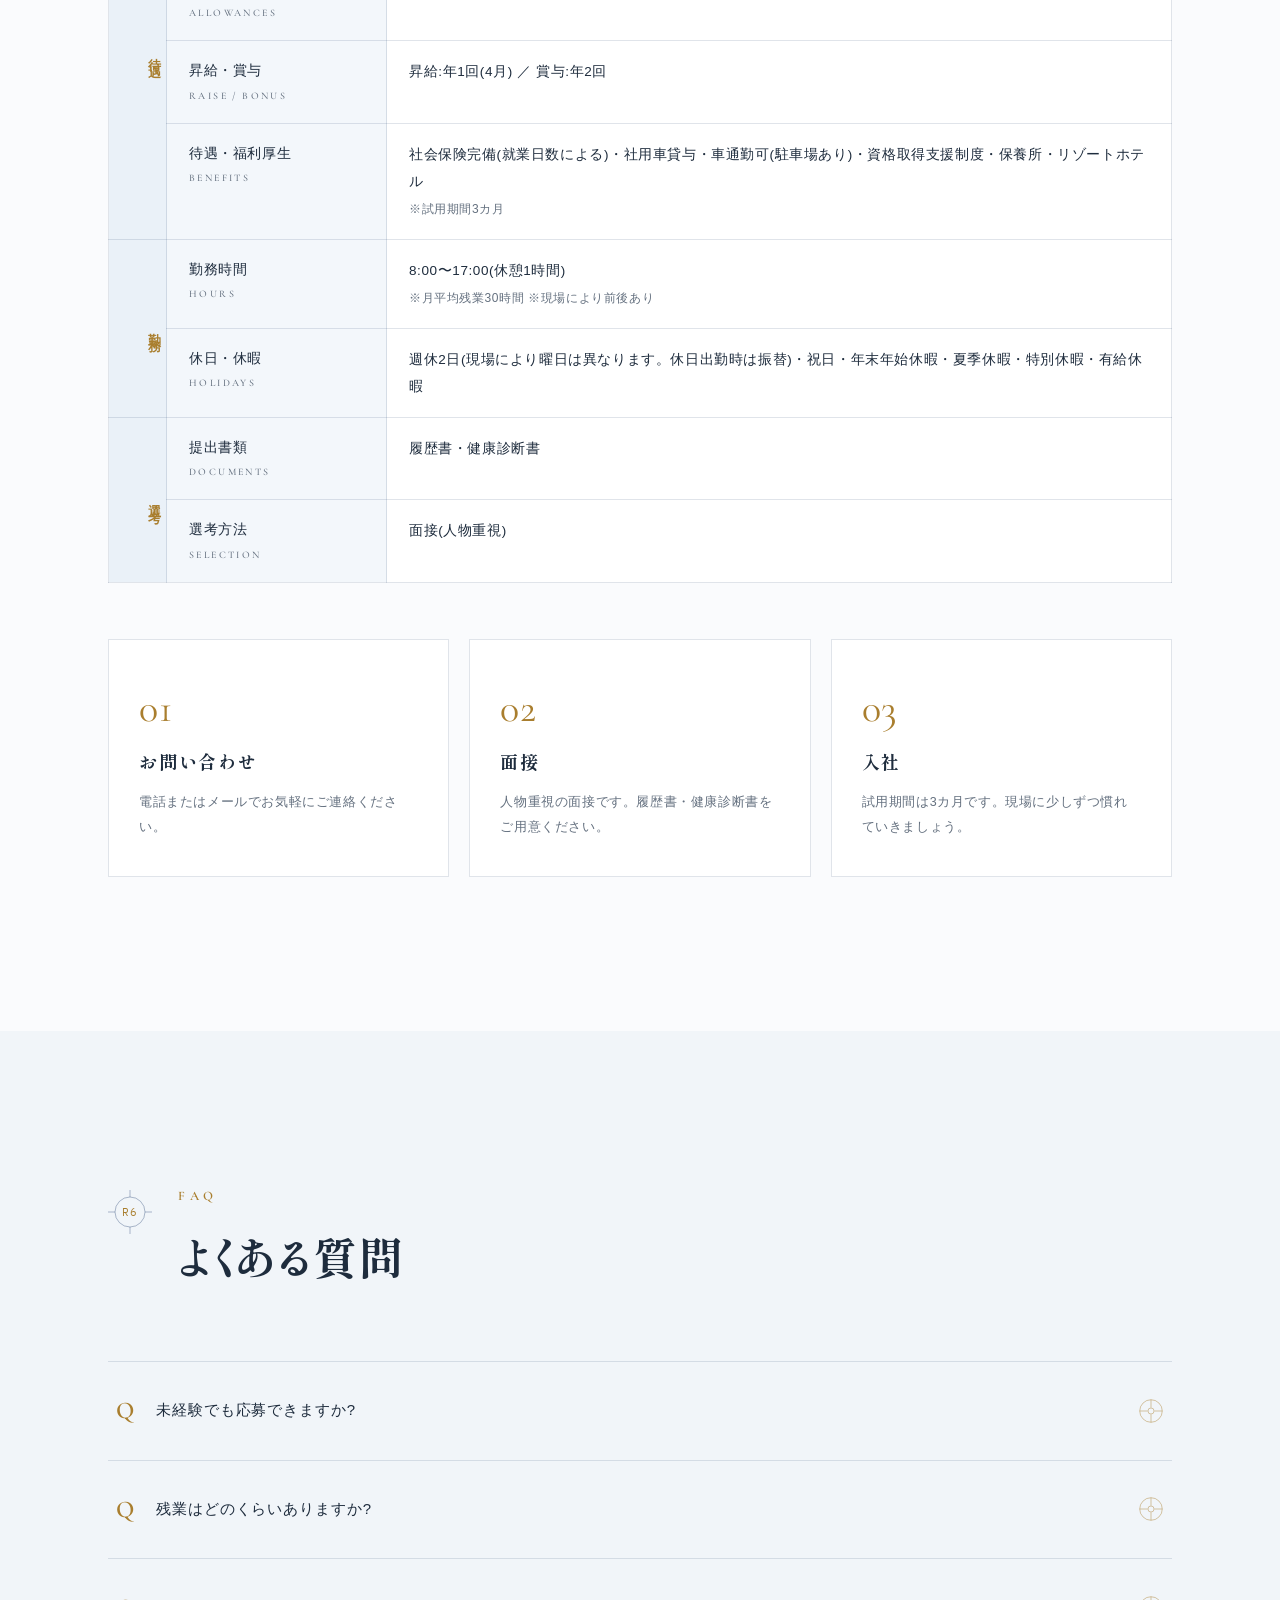
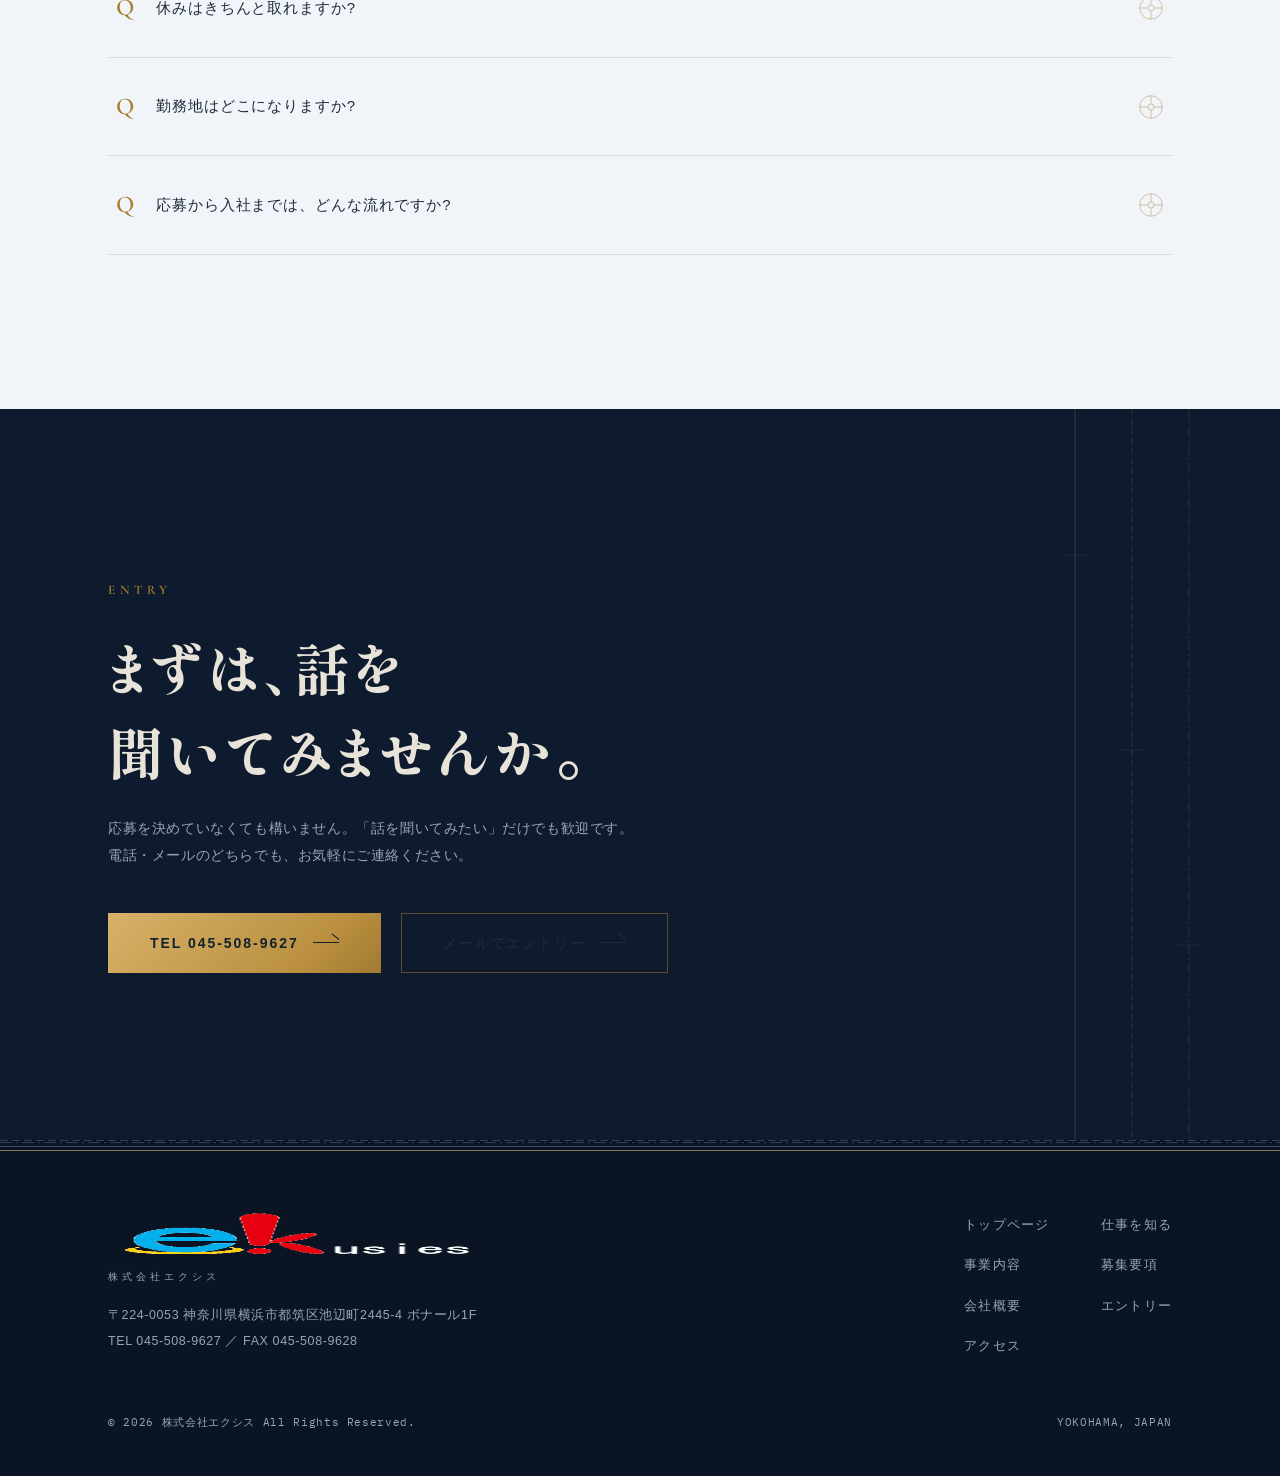
==== commit c1b6bded: "フッターを白抜きロゴに差し替え - 黒文字部分を白に反転した logo-white.png を生成(青・赤・黄のマークは維持) - 両ページのフッターをテキストロゴから画像ロゴに変更 - 不要になった" ====
--- a/recruit.html
+++ b/recruit.html
@@ -13,7 +13,7 @@
 <link rel="preconnect" href="https://fonts.googleapis.com">
 <link rel="preconnect" href="https://fonts.gstatic.com" crossorigin>
 <link href="https://fonts.googleapis.com/css2?family=Shippori+Mincho+B1:wght@500;700;800&family=Zen+Kaku+Gothic+New:wght@400;500;700&family=Cormorant+Garamond:ital,wght@0,500;0,600;1,500&family=IBM+Plex+Mono:wght@400;500&display=swap" rel="stylesheet">
-<link rel="stylesheet" href="assets/style.css?v=20260714">
+<link rel="stylesheet" href="assets/style.css?v=20260714b">
 <noscript><style>.reveal,.anim-scope .fp{opacity:1!important;transform:none!important}.anim-scope .dp{stroke-dashoffset:0!important;stroke-dasharray:none!important}.pipe-fill{transform:none!important}</style></noscript>
 </head>
 <body class="recruit">
@@ -535,7 +535,7 @@
   <div class="footer-inner">
     <div class="footer-brand">
       <a href="index.html" class="brand" aria-label="株式会社エクシス トップページ">
-        <span class="brand-latin"><span class="b-e">e</span><span class="b-k">k</span><span class="b-bang">!</span>usies</span>
+        <img class="footer-logo" src="assets/img/logo-white.png" alt="ek!usies" width="258" height="139" loading="lazy">
         <span class="brand-ja">株式会社エクシス</span>
       </a>
       <address>
--- a/assets/style.css
+++ b/assets/style.css
@@ -169,10 +169,6 @@
 .site-header .brand { flex-direction: row; align-items: center; gap: 12px; }
 .brand-logo { height: 38px; width: auto; }
 .site-header .brand-ja { font-size: 10.5px; letter-spacing: 0.2em; color: var(--text); padding-top: 2px; }
-.brand-latin { font-family: var(--f-latin); font-weight: 600; font-size: 26px; letter-spacing: 0.02em; color: var(--text); }
-.brand-latin .b-e { color: var(--logo-blue); }
-.brand-latin .b-k { color: var(--copper); }
-.brand-latin .b-bang { color: var(--logo-yellow); }
 .brand-ja { font-size: 9.5px; letter-spacing: 0.42em; color: var(--text-muted); }
 
 .gnav { display: flex; align-items: center; gap: 34px; }
@@ -586,8 +582,9 @@
   max-width: var(--container); margin-inline: auto; padding: 56px var(--pad) 0;
   display: flex; justify-content: space-between; gap: 44px; flex-wrap: wrap;
 }
-.site-footer .brand-latin { color: var(--text-on-night); }
-.footer-brand .brand-latin { font-size: 30px; }
+.footer-logo { height: 48px; width: auto; }
+.site-footer .brand { gap: 14px; }
+.site-footer .brand-ja { color: var(--muted-on-night); }
 .footer-brand address { font-style: normal; margin-top: 20px; font-size: 12.5px; color: var(--muted-on-night); line-height: 2.1; }
 .footer-nav { display: flex; gap: clamp(28px, 4vw, 64px); }
 .footer-nav ul { display: flex; flex-direction: column; gap: 12px; }
